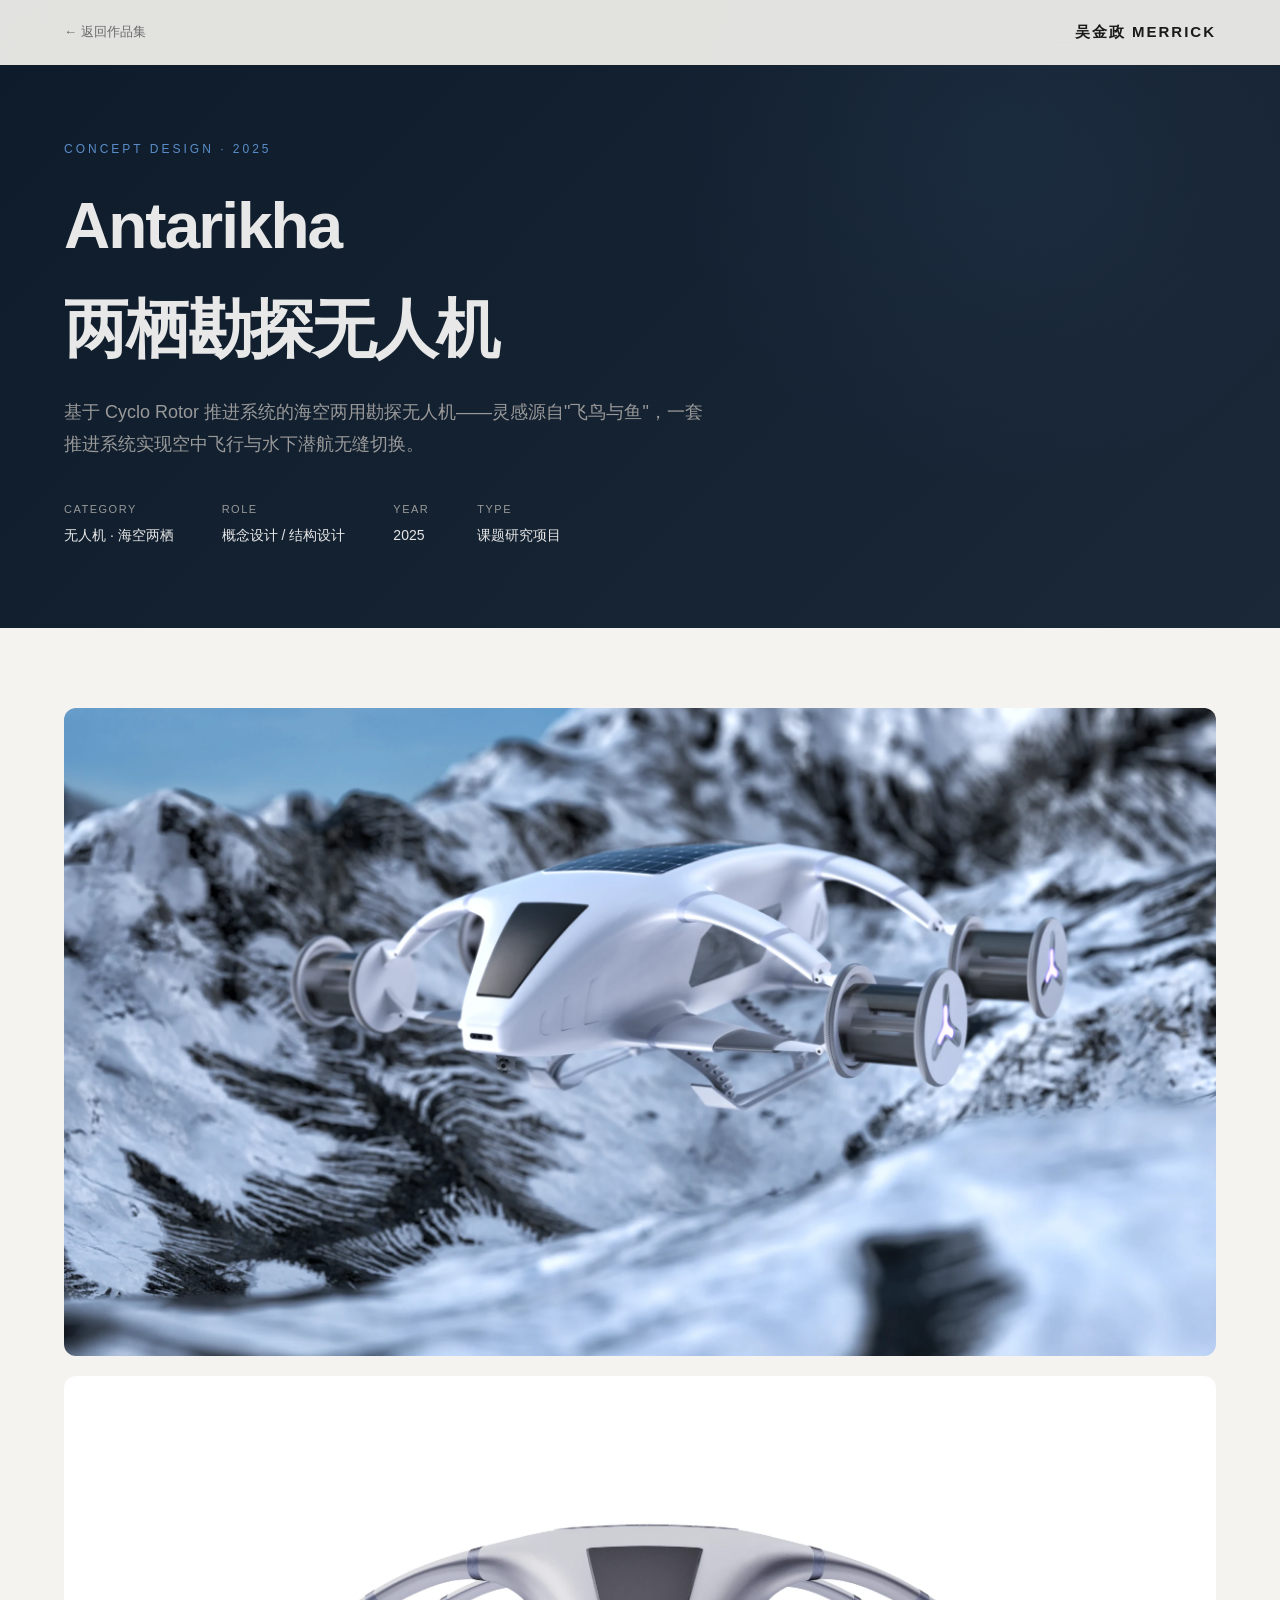
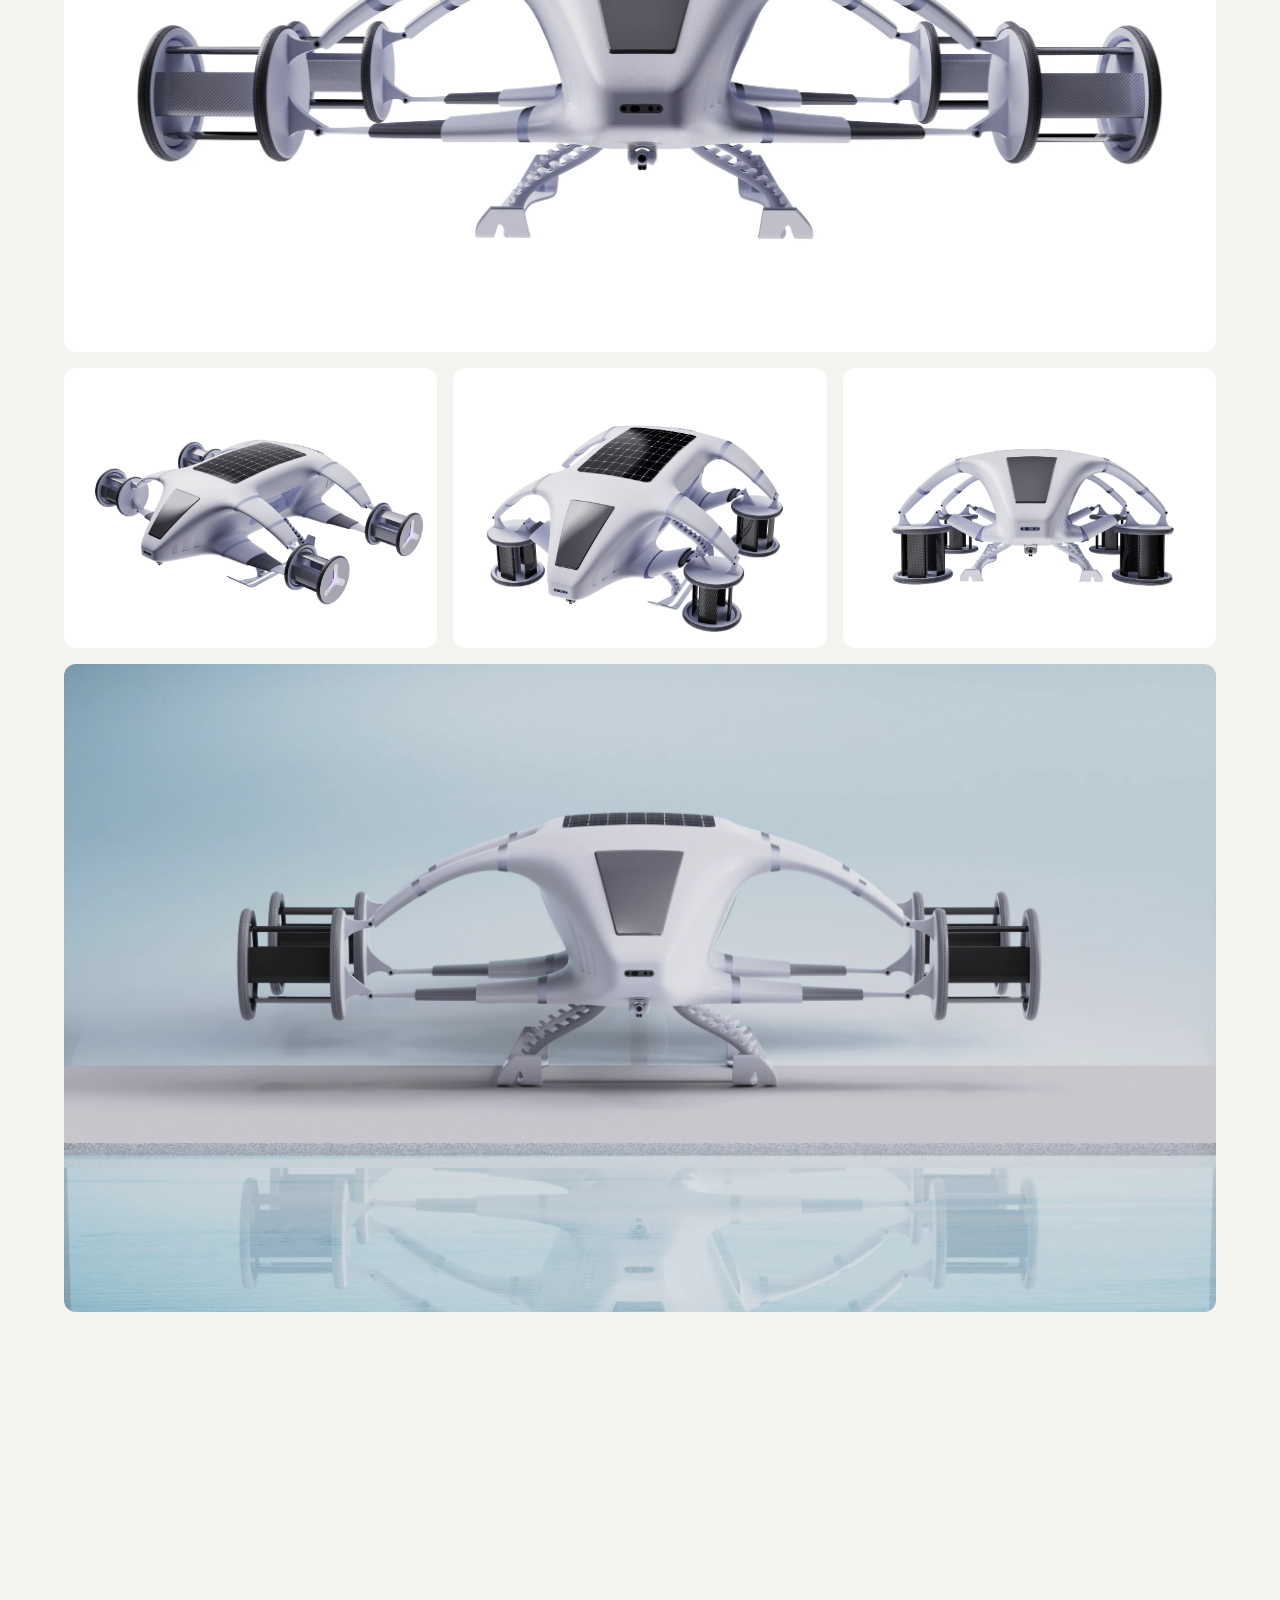
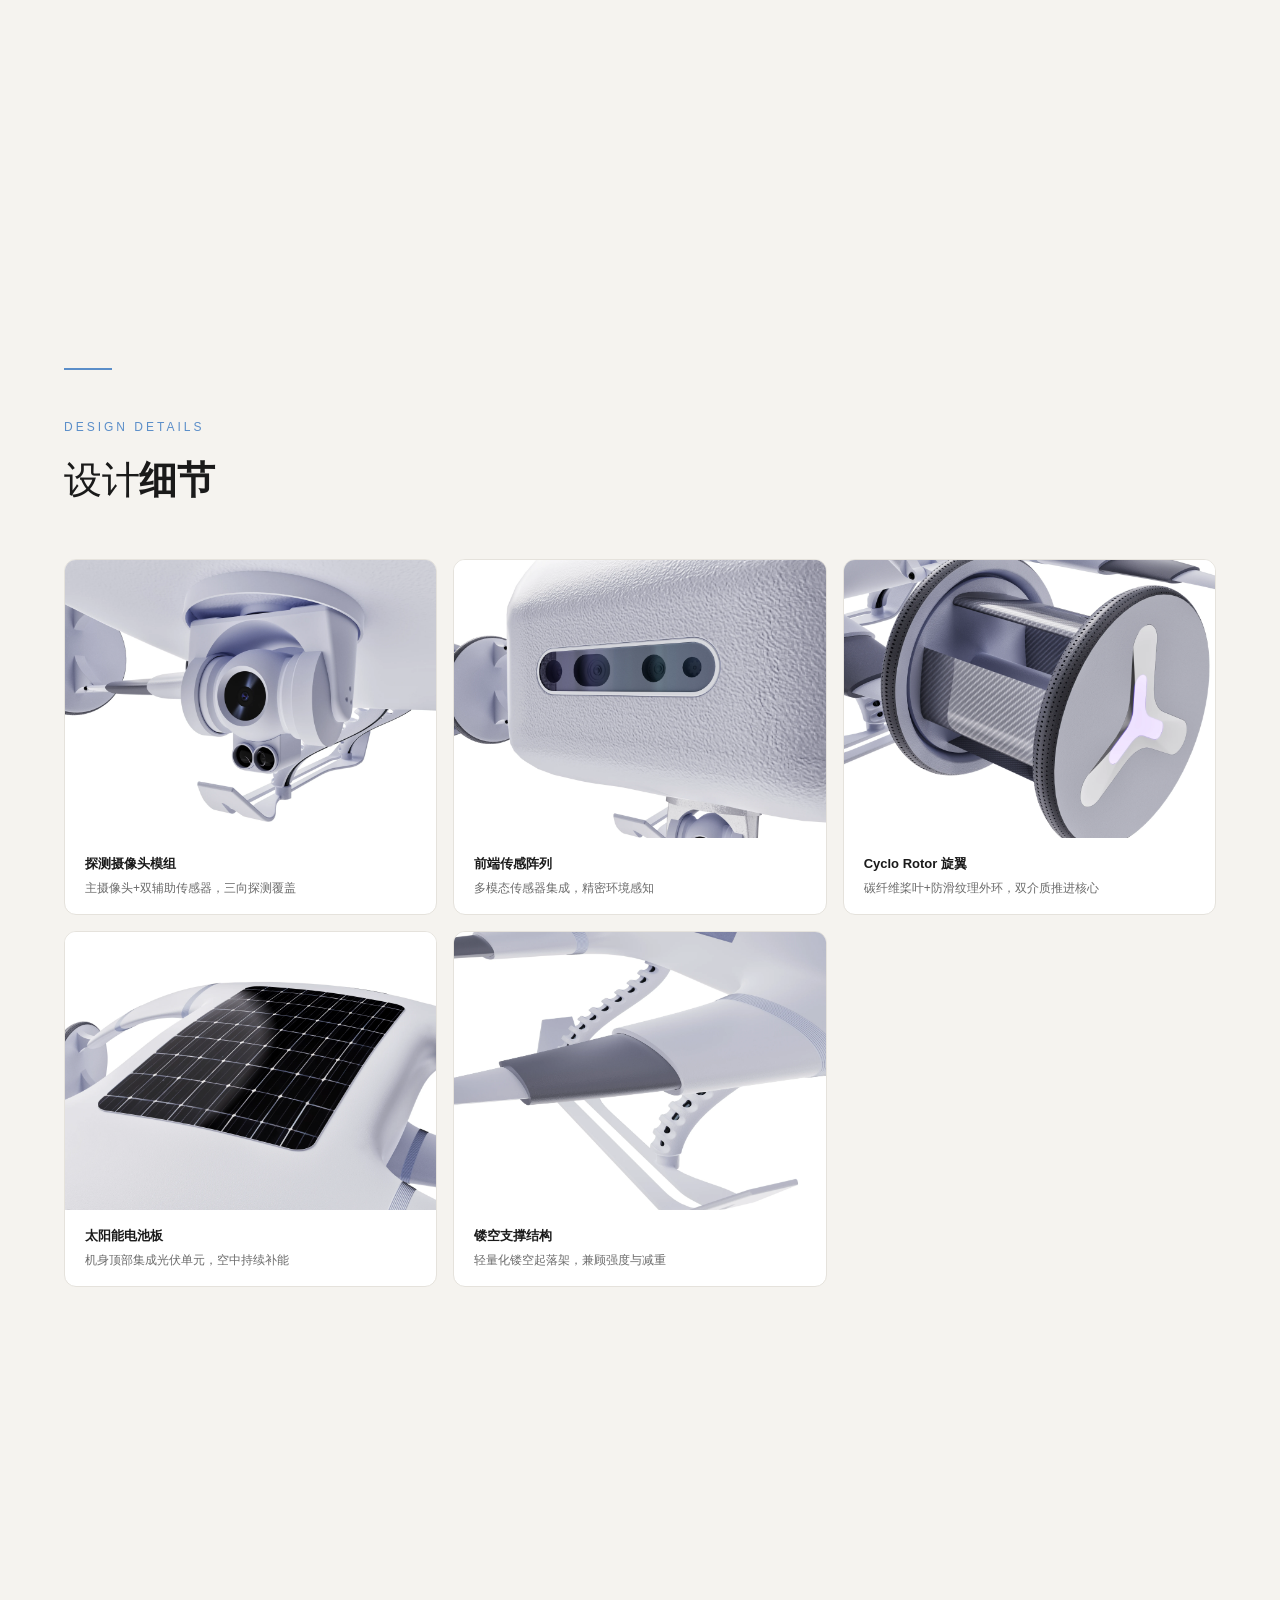
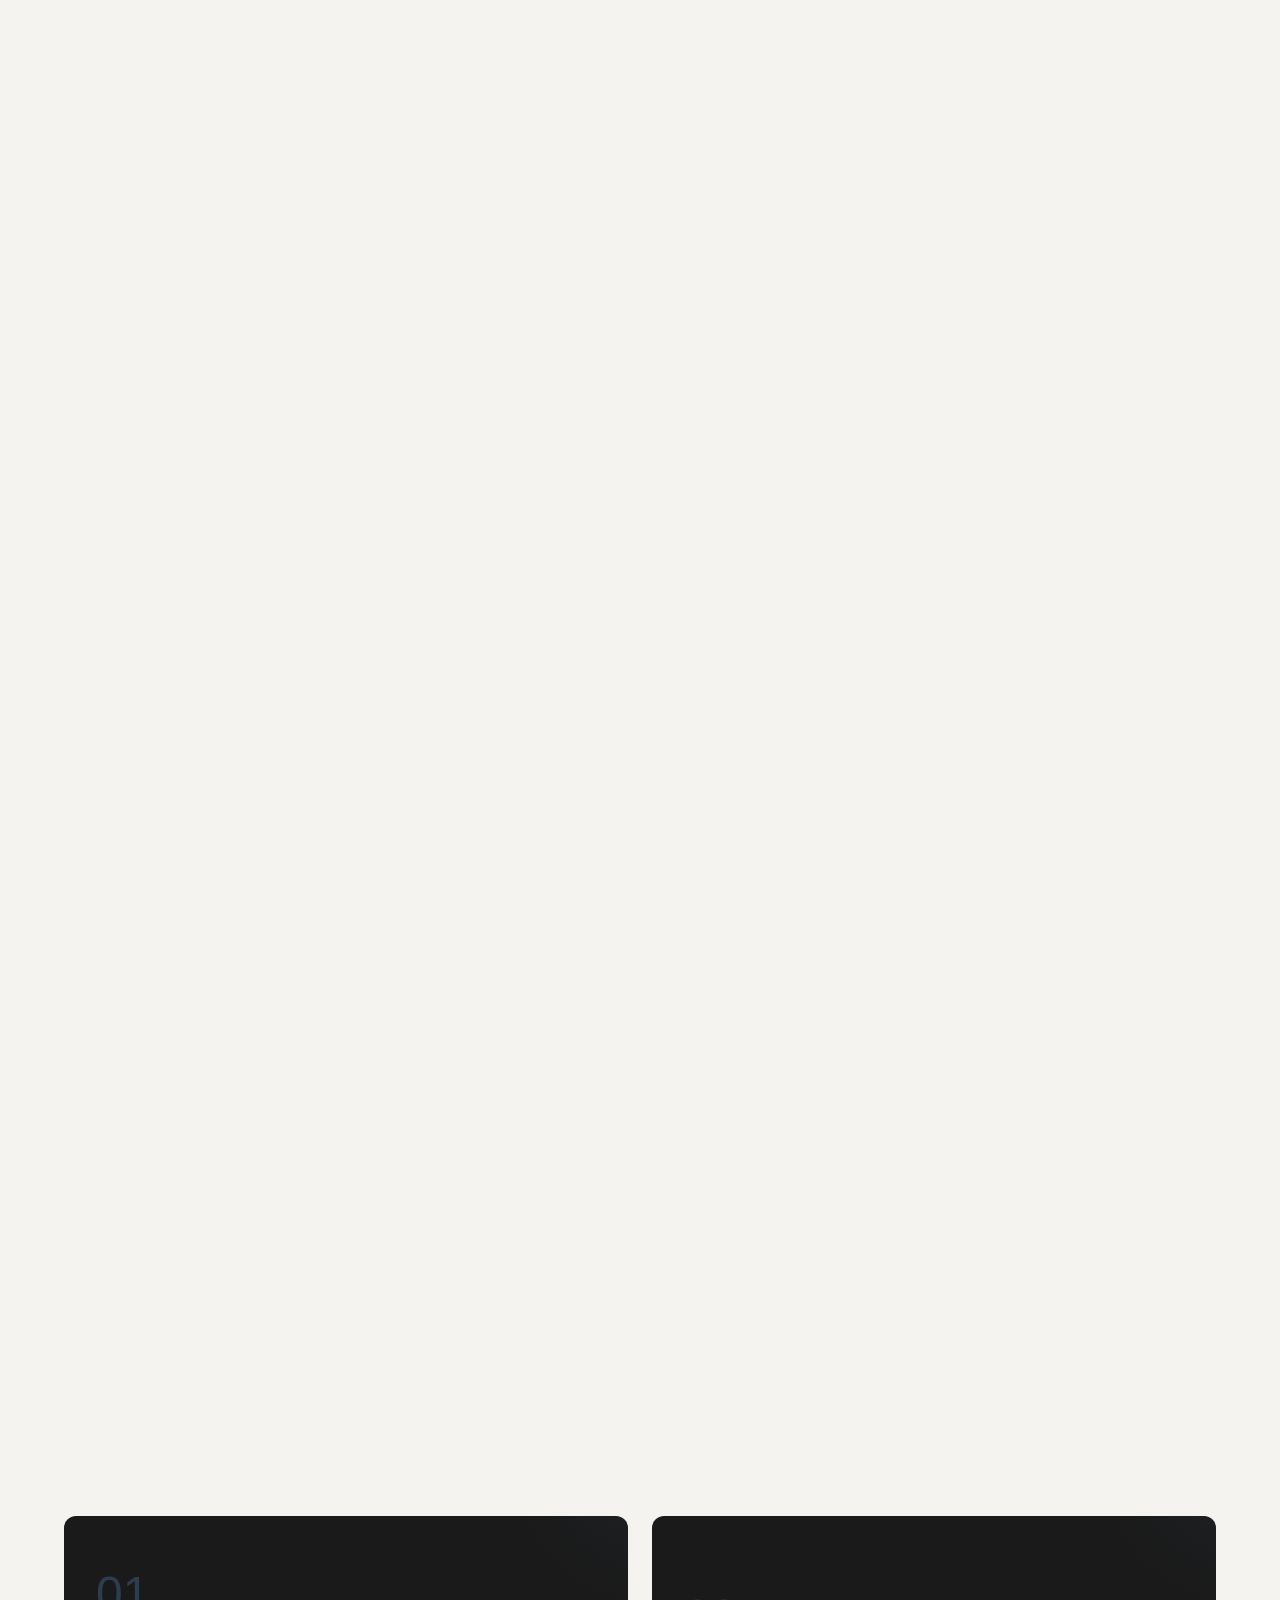
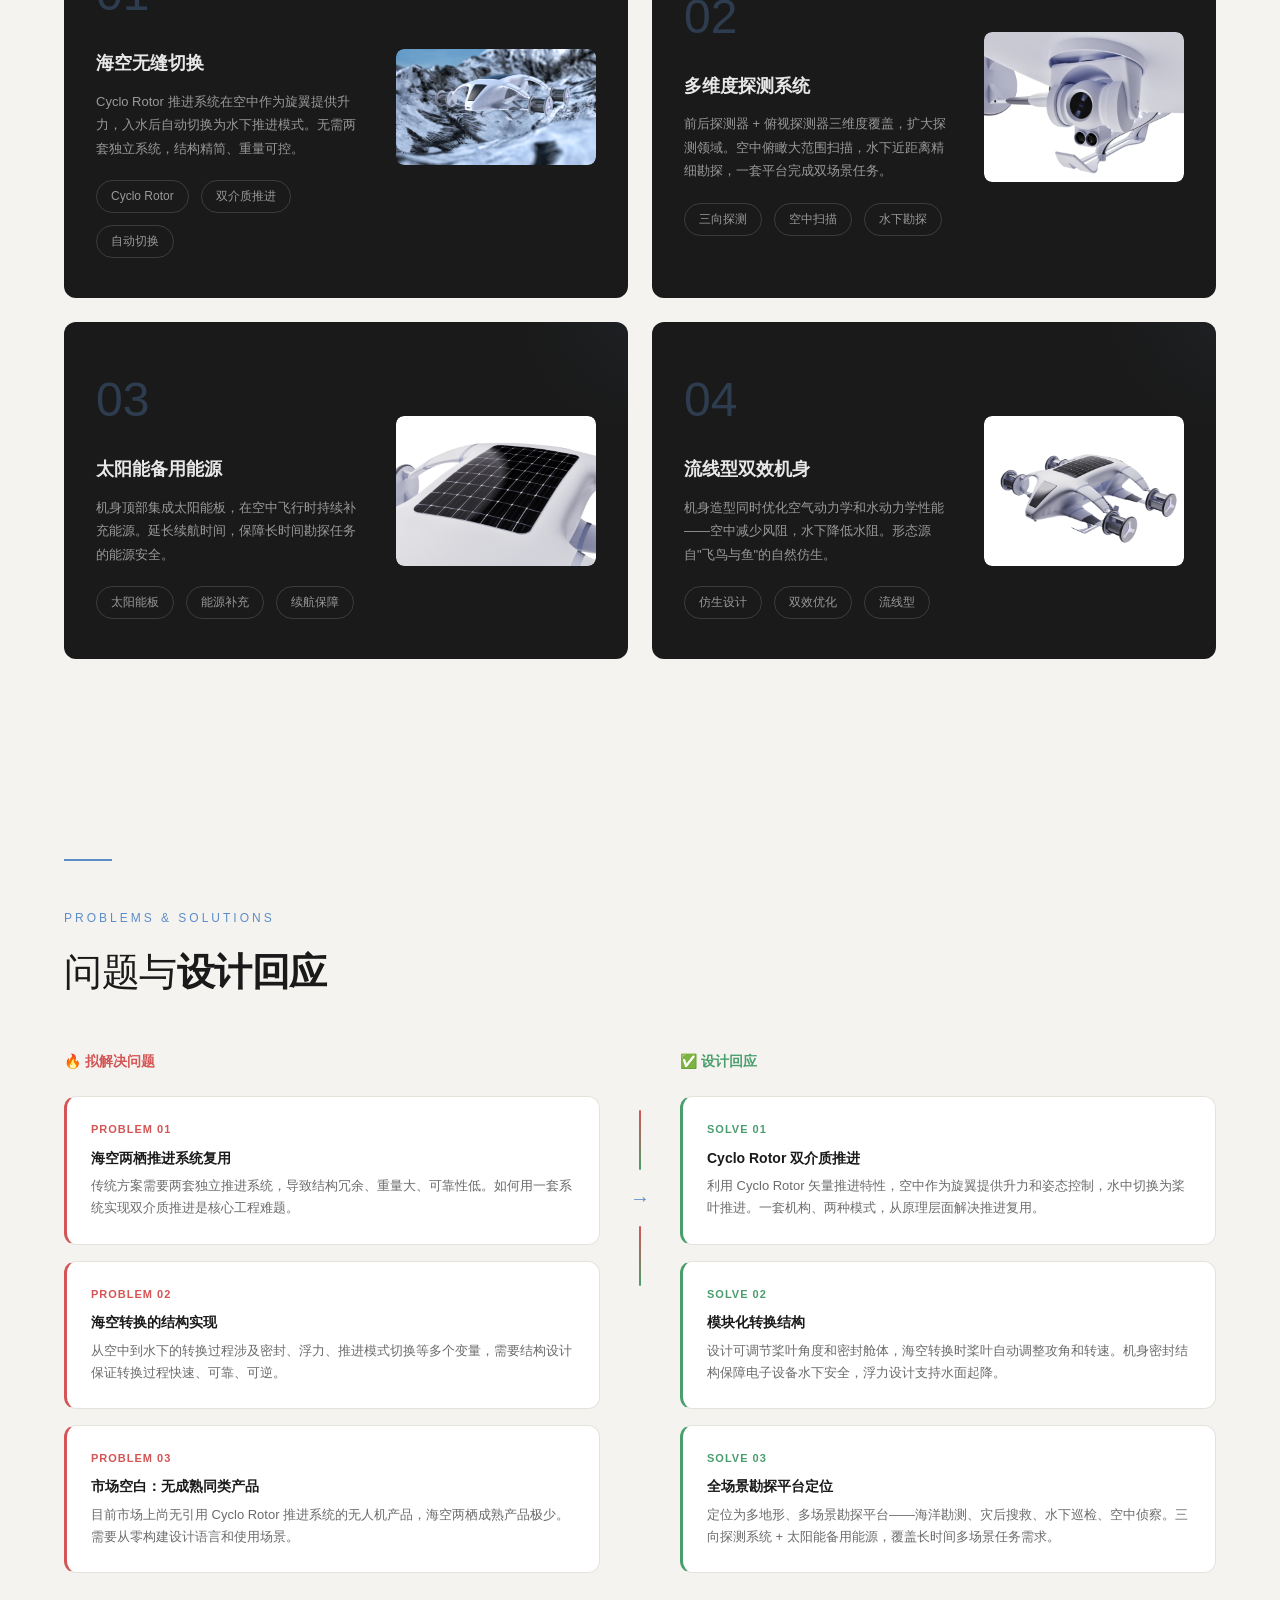
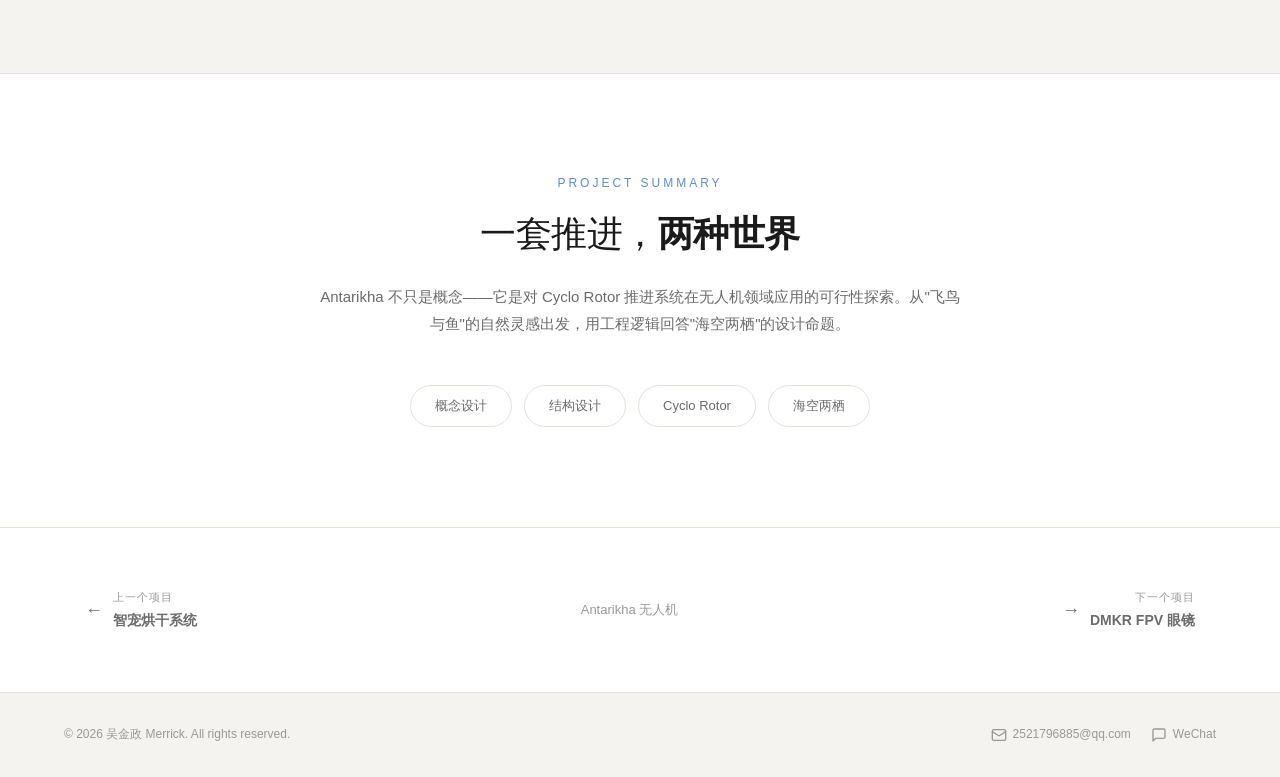
==== project-antarikha.html @ d4139625 "Portfolio v3: DMKR brand fix, image optimization (WebP), SEO (canonical/og/sitemap)" ====
<!DOCTYPE html>
<html lang="zh-CN">
<head>
    <meta charset="UTF-8">
    <meta name="viewport" content="width=device-width, initial-scale=1.0">
    <link rel="icon" href="favicon.svg" type="image/svg+xml">
    <link rel="icon" href="favicon.png" type="image/png">
    <link rel="apple-touch-icon" href="apple-touch-icon.png">
    <title>Antarikha 两栖勘探无人机 | 吴金政 Merrick Portfolio</title>
    <meta name="description" content="Antarikha 两栖勘探无人机概念设计 — 基于Cyclo Rotor推进系统的海空两用无人机，灵感源自飞鸟与鱼，实现空中飞行与水下潜航无缝切换。">
    <meta property="og:title" content="Antarikha 两栖勘探无人机 | 吴金政 Merrick">
    <meta property="og:description" content="海空两用 · Cyclo Rotor推进 · 概念设计">
    <meta property="og:type" content="article">
        <meta property="og:url" content="https://aoluae.github.io/merrick-portfolio/project-antarikha.html">
    <meta property="og:image" content="https://aoluae.github.io/merrick-portfolio/images/antarikha-hero.webp">
    <meta property="og:locale" content="zh_CN">
    <link rel="canonical" href="https://aoluae.github.io/merrick-portfolio/project-antarikha.html">
    <link rel="stylesheet" href="common.css">
    <style>
        :root { --accent: #5b8ec9; --accent-light: rgba(91,142,201,0.08); --green: #4a9e6e; --red: #d45555; --blue: #5b8ec9; }
        .project-hero { background: linear-gradient(135deg, #0d1b2a, #1b2838) !important; }
        .project-hero::before { background: radial-gradient(circle, rgba(91,142,201,0.08) 0%, transparent 60%); }
        .project-hero-label { color: #5b8ec9 !important; }
        .section-label { color: #5b8ec9 !important; }
        .section-divider { background: #5b8ec9; }
        .market-insight { border-left-color: #5b8ec9; background: rgba(91,142,201,0.08); }
        .persona-card:hover { border-color: #5b8ec9; box-shadow: 0 8px 40px rgba(91,142,201,0.08); }
        .persona-tagline { color: #5b8ec9 !important; }
        .summary-tag:hover { border-color: #5b8ec9; color: #5b8ec9; }
        .skill-card:hover { border-color: #5b8ec9; box-shadow: 0 8px 40px rgba(91,142,201,0.08); }
        .project-nav-link:hover { color: #5b8ec9; border-color: #5b8ec9; background: rgba(91,142,201,0.08); }

        /* Gallery */
        .gallery-hero { border-radius: var(--radius); overflow: hidden; margin-bottom: 20px; aspect-ratio: 16/9; background: var(--bg-dark); cursor: pointer; position: relative; }
        .gallery-hero img { width: 100%; height: 100%; object-fit: cover; transition: transform 0.6s ease; opacity: 0; }
        .gallery-hero img.loaded { opacity: 1; }
        .gallery-hero:hover img { transform: scale(1.03); }
        .gallery-hero .gallery-caption { position: absolute; bottom: 0; left: 0; right: 0; padding: 20px 24px; background: linear-gradient(transparent, rgba(0,0,0,0.6)); font-size: 13px; color: rgba(255,255,255,0.8); opacity: 0; transition: var(--transition); }
        .gallery-hero:hover .gallery-caption { opacity: 1; }

        .gallery-grid { display: grid; grid-template-columns: 1fr 1fr 1fr; gap: 16px; margin-bottom: 20px; }
        .gallery-item { border-radius: var(--radius); overflow: hidden; aspect-ratio: 4/3; background: var(--bg-dark); cursor: pointer; position: relative; }
        .gallery-item img { width: 100%; height: 100%; object-fit: cover; transition: transform 0.6s ease, opacity 0.5s ease; opacity: 0; }
        .gallery-item img.loaded { opacity: 1; }
        .gallery-item:hover img { transform: scale(1.03); }
        .gallery-item .gallery-caption { position: absolute; bottom: 0; left: 0; right: 0; padding: 16px 20px; background: linear-gradient(transparent, rgba(0,0,0,0.6)); font-size: 12px; color: rgba(255,255,255,0.7); opacity: 0; transition: var(--transition); }
        .gallery-item:hover .gallery-caption { opacity: 1; }

        /* Video */
        .video-section { padding: 0 64px 80px; max-width: 1400px; margin: 0 auto; }
        .video-grid { display: grid; grid-template-columns: 1fr 1fr 1fr; gap: 20px; }
        .video-card { border-radius: var(--radius); overflow: hidden; background: var(--bg-dark); position: relative; }
        .video-card video { width: 100%; display: block; border-radius: var(--radius); }
        .video-label { position: absolute; bottom: 12px; left: 16px; font-size: 11px; letter-spacing: 1px; text-transform: uppercase; color: rgba(255,255,255,0.6); background: rgba(0,0,0,0.4); padding: 4px 10px; border-radius: 4px; backdrop-filter: blur(8px); }

        /* Design Details */
        .details-grid { display: grid; grid-template-columns: 1fr 1fr 1fr; gap: 16px; }
        .details-item { border-radius: var(--radius); overflow: hidden; background: var(--bg-white); border: 1px solid var(--border); transition: var(--transition); }
        .details-item:hover { border-color: #5b8ec9; box-shadow: 0 8px 32px rgba(91,142,201,0.08); }
        .details-item-img { aspect-ratio: 4/3; overflow: hidden; background: #f5f5f5; }
        .details-item-img img { width: 100%; height: 100%; object-fit: cover; transition: transform 0.6s ease, opacity 0.5s ease; opacity: 0; }
        .details-item-img img.loaded { opacity: 1; }
        .details-item:hover .details-item-img img { transform: scale(1.03); }
        .details-item-info { padding: 16px 20px; }
        .details-item-title { font-size: 13px; font-weight: 600; margin-bottom: 4px; }
        .details-item-desc { font-size: 12px; color: var(--text-secondary); line-height: 1.6; }

        /* Tech */
        .tech-grid { display: grid; grid-template-columns: 1fr 1fr; gap: 24px; margin-bottom: 48px; }
        .tech-card { padding: 36px 28px; border-radius: var(--radius); background: var(--bg-white); border: 1px solid var(--border); }
        .tech-card-icon { font-size: 28px; margin-bottom: 16px; }
        .tech-card-title { font-size: 15px; font-weight: 600; margin-bottom: 12px; }
        .tech-card p { font-size: 13px; color: var(--text-secondary); line-height: 1.8; }

        .design-process { display: grid; grid-template-columns: repeat(3, 1fr); gap: 20px; margin-bottom: 48px; }
        .process-card { padding: 28px 24px; border-radius: var(--radius); background: var(--bg-white); border: 1px solid var(--border); transition: var(--transition); }
        .process-card:hover { border-color: #5b8ec9; }
        .process-num { font-size: 11px; letter-spacing: 1px; color: #5b8ec9; font-weight: 600; margin-bottom: 8px; }
        .process-title { font-size: 14px; font-weight: 600; margin-bottom: 8px; }
        .process-desc { font-size: 12px; color: var(--text-secondary); line-height: 1.7; }

        /* Feature with image */
        .feature-grid { display: grid; grid-template-columns: repeat(2, 1fr); gap: 24px; }
        .feature-card { padding: 40px 32px; border-radius: var(--radius); background: var(--bg-dark); color: var(--text-light); position: relative; overflow: hidden; display: flex; align-items: center; gap: 28px; }
        .feature-card::before { content: ''; position: absolute; top: -50%; right: -30%; width: 300px; height: 300px; background: radial-gradient(circle, rgba(91,142,201,0.06) 0%, transparent 60%); pointer-events: none; }
        .feature-card-inner { flex: 1; min-width: 0; position: relative; z-index: 1; }
        .feature-num { font-size: 48px; font-weight: 200; color: #5b8ec9; opacity: 0.3; margin-bottom: 16px; }
        .feature-title { font-size: 18px; font-weight: 600; margin-bottom: 12px; }
        .feature-desc { font-size: 13px; color: var(--text-dim); line-height: 1.8; margin-bottom: 20px; }
        .feature-specs { display: flex; gap: 12px; flex-wrap: wrap; }
        .feature-spec { padding: 6px 14px; border-radius: 100px; border: 1px solid rgba(255,255,255,0.15); font-size: 12px; color: var(--text-dim); }
        .feature-card-img { width: 200px; flex-shrink: 0; border-radius: 8px; overflow: hidden; position: relative; z-index: 1; }
        .feature-card-img img { width: 100%; height: auto; border-radius: 8px; display: block; transition: opacity 0.5s ease; opacity: 0; }
        .feature-card-img img.loaded { opacity: 1; }

        .persona-card:nth-child(1) .persona-avatar { background: rgba(91,142,201,0.12); }
        .persona-card:nth-child(2) .persona-avatar { background: rgba(74,158,110,0.12); }
        .persona-card:nth-child(3) .persona-avatar { background: rgba(200,169,110,0.12); }

        @media (max-width: 900px) {
            .gallery-section { padding: 48px 24px; }
            .gallery-grid { grid-template-columns: 1fr; }
            .video-section { padding: 0 24px 48px; }
            .video-grid { grid-template-columns: 1fr; }
            .details-grid { grid-template-columns: 1fr; }
            .tech-grid { grid-template-columns: 1fr; }
            .design-process { grid-template-columns: 1fr; }
            .feature-grid { grid-template-columns: 1fr; }
            .feature-card { flex-direction: column-reverse; gap: 20px; }
            .feature-card-img { width: 100%; }
        }
    </style>
</head>
<body>

    <nav class="back-nav">
        <a href="index.html" class="back-link">← 返回作品集</a>
        <div class="back-logo">吴金政 Merrick</div>
    </nav>

    <section class="project-hero">
        <div class="project-hero-inner reveal">
            <p class="project-hero-label" data-editable="text" data-edit-id="antarikha-hero-label">Concept Design · 2025</p>
            <h1 data-editable="text" data-edit-id="antarikha-hero-title">Antarikha<br>两栖勘探无人机</h1>
            <p class="project-hero-subtitle" data-editable="text" data-edit-id="antarikha-hero-subtitle">基于 Cyclo Rotor 推进系统的海空两用勘探无人机——灵感源自"飞鸟与鱼"，一套推进系统实现空中飞行与水下潜航无缝切换。</p>
            <div class="project-hero-meta">
                <div class="project-meta-item"><label>Category</label><span data-editable="text" data-edit-id="antarikha-meta-category">无人机 · 海空两栖</span></div>
                <div class="project-meta-item"><label>Role</label><span data-editable="text" data-edit-id="antarikha-meta-role">概念设计 / 结构设计</span></div>
                <div class="project-meta-item"><label>Year</label><span data-editable="text" data-edit-id="antarikha-meta-year">2025</span></div>
                <div class="project-meta-item"><label>Type</label><span data-editable="text" data-edit-id="antarikha-meta-type">课题研究项目</span></div>
            </div>
        </div>
    </section>

    <!-- Gallery -->
    <section class="gallery-section">
        <div class="gallery-hero reveal" data-index="0" data-editable="image" data-edit-id="antarikha-gallery-0">
            <img src="images/antarikha-hero.webp" alt="雪山场景 · 海空两用勘探作业" loading="lazy" class="lazy-img">
            <div class="gallery-caption" data-editable="text" data-edit-id="antarikha-gallery-caption-0">雪山场景 · 海空两用勘探作业</div>
        </div>
        <div class="gallery-grid reveal">
            <div class="gallery-item" data-index="1" data-editable="image" data-edit-id="antarikha-gallery-1">
                <img src="images/antarikha-front.webp" alt="正面视角 · 太阳能板与传感系统" loading="lazy" class="lazy-img">
                <div class="gallery-caption" data-editable="text" data-edit-id="antarikha-gallery-caption-1">正面视角 · 太阳能板与传感系统</div>
            </div>
            <div class="gallery-item" data-index="2" data-editable="image" data-edit-id="antarikha-gallery-2">
                <img src="images/antarikha-diagonal.webp" alt="斜侧视角 · 流线型机身轮廓" loading="lazy" class="lazy-img">
                <div class="gallery-caption" data-editable="text" data-edit-id="antarikha-gallery-caption-2">斜侧视角 · 流线型机身轮廓</div>
            </div>
            <div class="gallery-item" data-index="3" data-editable="image" data-edit-id="antarikha-gallery-3">
                <img src="images/antarikha-top.webp" alt="俯视视角 · Cyclo Rotor推进布局" loading="lazy" class="lazy-img">
                <div class="gallery-caption" data-editable="text" data-edit-id="antarikha-gallery-caption-3">俯视视角 · Cyclo Rotor推进布局</div>
            </div>
            <div class="gallery-item" data-index="4" data-editable="image" data-edit-id="antarikha-gallery-4">
                <img src="images/antarikha-side.webp" alt="侧面视角 · 涵道式旋翼结构" loading="lazy" class="lazy-img">
                <div class="gallery-caption" data-editable="text" data-edit-id="antarikha-gallery-caption-4">侧面视角 · 涵道式旋翼结构</div>
            </div>
            <div class="gallery-item" data-index="5" data-editable="image" data-edit-id="antarikha-gallery-5" style="grid-column: 1/-1; aspect-ratio: 16/9;">
                <img src="images/antarikha-scene.webp" alt="全景展示 · 未来勘探平台" loading="lazy" class="lazy-img">
                <div class="gallery-caption" data-editable="text" data-edit-id="antarikha-gallery-caption-5">全景展示 · 未来勘探平台</div>
            </div>
        </div>
    </section>

    <!-- Videos -->
    <section class="video-section">
        <div class="reveal">
            <div class="section-divider"></div>
            <p class="section-label" style="color:#5b8ec9">Motion</p>
            <h2 class="section-title-detail">动态<strong>展示</strong></h2>
        </div>
        <div class="video-grid reveal">
            <div class="video-card">
                <video src="images/antarikha-video-1.mp4" controls playsinline preload="metadata"></video>
                <span class="video-label">Demo 01</span>
            </div>
            <div class="video-card">
                <video src="images/antarikha-video-2.mp4" controls playsinline preload="metadata"></video>
                <span class="video-label">Demo 02</span>
            </div>
            <div class="video-card">
                <video src="images/antarikha-video-3.mp4" controls playsinline preload="metadata"></video>
                <span class="video-label">Demo 03</span>
            </div>
        </div>
    </section>

    <!-- Design Details -->
    <section class="content-section" id="details">
        <div class="reveal">
            <div class="section-divider"></div>
            <p class="section-label" style="color:#5b8ec9">Design Details</p>
            <h2 class="section-title-detail">设计<strong>细节</strong></h2>
        </div>
        <div class="details-grid reveal">
            <div class="details-item">
                <div class="details-item-img">
                    <img src="images/antarikha-camera-detail.webp" alt="探测摄像头模组" loading="lazy" class="lazy-img">
                </div>
                <div class="details-item-info">
                    <div class="details-item-title" data-editable="text" data-edit-id="antarikha-detail1-title">探测摄像头模组</div>
                    <div class="details-item-desc" data-editable="text" data-edit-id="antarikha-detail1-desc">主摄像头+双辅助传感器，三向探测覆盖</div>
                </div>
            </div>
            <div class="details-item">
                <div class="details-item-img">
                    <img src="images/antarikha-sensor-detail.webp" alt="前端传感阵列" loading="lazy" class="lazy-img">
                </div>
                <div class="details-item-info">
                    <div class="details-item-title" data-editable="text" data-edit-id="antarikha-detail2-title">前端传感阵列</div>
                    <div class="details-item-desc" data-editable="text" data-edit-id="antarikha-detail2-desc">多模态传感器集成，精密环境感知</div>
                </div>
            </div>
            <div class="details-item">
                <div class="details-item-img">
                    <img src="images/antarikha-rotor-detail.webp" alt="Cyclo Rotor旋翼" loading="lazy" class="lazy-img">
                </div>
                <div class="details-item-info">
                    <div class="details-item-title" data-editable="text" data-edit-id="antarikha-detail3-title">Cyclo Rotor 旋翼</div>
                    <div class="details-item-desc" data-editable="text" data-edit-id="antarikha-detail3-desc">碳纤维桨叶+防滑纹理外环，双介质推进核心</div>
                </div>
            </div>
            <div class="details-item">
                <div class="details-item-img">
                    <img src="images/antarikha-solar-detail.webp" alt="太阳能电池板" loading="lazy" class="lazy-img">
                </div>
                <div class="details-item-info">
                    <div class="details-item-title" data-editable="text" data-edit-id="antarikha-detail4-title">太阳能电池板</div>
                    <div class="details-item-desc" data-editable="text" data-edit-id="antarikha-detail4-desc">机身顶部集成光伏单元，空中持续补能</div>
                </div>
            </div>
            <div class="details-item">
                <div class="details-item-img">
                    <img src="images/antarikha-structure-detail.webp" alt="镂空支撑结构" loading="lazy" class="lazy-img">
                </div>
                <div class="details-item-info">
                    <div class="details-item-title" data-editable="text" data-edit-id="antarikha-detail5-title">镂空支撑结构</div>
                    <div class="details-item-desc" data-editable="text" data-edit-id="antarikha-detail5-desc">轻量化镂空起落架，兼顾强度与减重</div>
                </div>
            </div>
        </div>
    </section>

    <!-- Technology Foundation -->
    <section class="content-section" id="tech">
        <div class="reveal">
            <div class="section-divider"></div>
            <p class="section-label" style="color:#5b8ec9">Technology Foundation</p>
            <h2 class="section-title-detail">技术<strong>基础</strong></h2>
        </div>
        <div class="tech-grid reveal">
            <div class="tech-card">
                <div class="tech-card-icon">🛩️</div>
                <h3 class="tech-card-title" data-editable="text" data-edit-id="antarikha-tech1-title">空中推进：Cyclo Rotor 矢量推进</h3>
                <p data-editable="text" data-edit-id="antarikha-tech1-desc">基于奥地利 Cyclo 科技公司的矢量推进技术，Cyclo Rotor 可实现 360° 推力方向瞬时切换，悬停，前飞，侧飞均无需改变机体姿态。相比传统旋翼，更紧凑、更灵活，天然适合需要精准姿态控制的两栖场景。</p>
            </div>
            <div class="tech-card">
                <div class="tech-card-icon">🌊</div>
                <h3 class="tech-card-title" data-editable="text" data-edit-id="antarikha-tech2-title">水下推进：VSP 推进器改进</h3>
                <p data-editable="text" data-edit-id="antarikha-tech2-desc">Cyclo Rotor 从轮船 VSP（Voith-Schneider Propeller）推进器改进而来。VSP 推进器已在船舶领域验证了水下矢量推进的可靠性——同一套机构在空中作为旋翼、在水中作为桨叶，实现推进系统的海空复用。</p>
            </div>
        </div>
        <div class="market-insight reveal">
            <div class="market-insight-title">💡 技术洞察</div>
            <p data-editable="text" data-edit-id="antarikha-tech-insight">两栖无人机的核心挑战不是"能不能飞+能不能潜"，而是<strong>推进系统的海空复用</strong>。传统方案需要两套独立推进系统（旋翼+螺旋桨），导致结构复杂、重量翻倍。Cyclo Rotor 的独特优势在于<strong>一套机构双介质工作</strong>，从原理层面解决了两栖推进的工程难题。</p>
        </div>
    </section>

    <!-- Design Process -->
    <section class="content-section" id="process">
        <div class="reveal">
            <div class="section-divider"></div>
            <p class="section-label" style="color:#5b8ec9">Design Process</p>
            <h2 class="section-title-detail">设计<strong>推演</strong></h2>
        </div>
        <div class="design-process reveal">
            <div class="process-card">
                <div class="process-num">PHASE 01</div>
                <h4 class="process-title" data-editable="text" data-edit-id="antarikha-process1-title">灵感：飞鸟与鱼</h4>
                <p class="process-desc" data-editable="text" data-edit-id="antarikha-process1-desc">飞鸟掠过海面，鱼群穿梭水下——同一片空间，两种存在方式。设计灵感源于自然界的海空双栖生物，追求形态上对两种介质的兼容性。</p>
            </div>
            <div class="process-card">
                <div class="process-num">PHASE 02</div>
                <h4 class="process-title" data-editable="text" data-edit-id="antarikha-process2-title">转换结构构想</h4>
                <p class="process-desc" data-editable="text" data-edit-id="antarikha-process2-desc">初期探索 Cyclo Rotor 如何在空中和水下两种介质间切换——桨叶角度、转速、密封方式的转换机构设计，确保切换过程快速可靠。</p>
            </div>
            <div class="process-card">
                <div class="process-num">PHASE 03</div>
                <h4 class="process-title" data-editable="text" data-edit-id="antarikha-process3-title">外观方案推敲</h4>
                <p class="process-desc" data-editable="text" data-edit-id="antarikha-process3-desc">流线型机身兼顾空气动力学和水动力学，减少两种介质下的阻力。模块化结构便于维护和功能扩展，太阳能板提供备用能源。</p>
            </div>
        </div>
    </section>

    <!-- Features with images -->
    <section class="content-section" id="features">
        <div class="reveal">
            <div class="section-divider"></div>
            <p class="section-label" style="color:#5b8ec9">Design Highlights</p>
            <h2 class="section-title-detail">设计<strong>亮点</strong></h2>
        </div>
        <div class="feature-grid reveal">
            <div class="feature-card" data-editable="image" data-edit-id="antarikha-feat1">
                <div class="feature-card-inner">
                    <div class="feature-num">01</div>
                    <h3 class="feature-title" data-editable="text" data-edit-id="antarikha-feat1-title">海空无缝切换</h3>
                    <p class="feature-desc" data-editable="text" data-edit-id="antarikha-feat1-desc">Cyclo Rotor 推进系统在空中作为旋翼提供升力，入水后自动切换为水下推进模式。无需两套独立系统，结构精简、重量可控。</p>
                    <div class="feature-specs">
                        <span class="feature-spec">Cyclo Rotor</span>
                        <span class="feature-spec">双介质推进</span>
                        <span class="feature-spec">自动切换</span>
                    </div>
                </div>
                <div class="feature-card-img">
                    <img src="images/antarikha-hero.webp" alt="海空切换场景" loading="lazy" class="lazy-img">
                </div>
            </div>
            <div class="feature-card" data-editable="image" data-edit-id="antarikha-feat2">
                <div class="feature-card-inner">
                    <div class="feature-num">02</div>
                    <h3 class="feature-title" data-editable="text" data-edit-id="antarikha-feat2-title">多维度探测系统</h3>
                    <p class="feature-desc" data-editable="text" data-edit-id="antarikha-feat2-desc">前后探测器 + 俯视探测器三维度覆盖，扩大探测领域。空中俯瞰大范围扫描，水下近距离精细勘探，一套平台完成双场景任务。</p>
                    <div class="feature-specs">
                        <span class="feature-spec">三向探测</span>
                        <span class="feature-spec">空中扫描</span>
                        <span class="feature-spec">水下勘探</span>
                    </div>
                </div>
                <div class="feature-card-img">
                    <img src="images/antarikha-camera-detail.webp" alt="探测摄像头模组" loading="lazy" class="lazy-img">
                </div>
            </div>
            <div class="feature-card" data-editable="image" data-edit-id="antarikha-feat3">
                <div class="feature-card-inner">
                    <div class="feature-num">03</div>
                    <h3 class="feature-title" data-editable="text" data-edit-id="antarikha-feat3-title">太阳能备用能源</h3>
                    <p class="feature-desc" data-editable="text" data-edit-id="antarikha-feat3-desc">机身顶部集成太阳能板，在空中飞行时持续补充能源。延长续航时间，保障长时间勘探任务的能源安全。</p>
                    <div class="feature-specs">
                        <span class="feature-spec">太阳能板</span>
                        <span class="feature-spec">能源补充</span>
                        <span class="feature-spec">续航保障</span>
                    </div>
                </div>
                <div class="feature-card-img">
                    <img src="images/antarikha-solar-detail.webp" alt="太阳能板细节" loading="lazy" class="lazy-img">
                </div>
            </div>
            <div class="feature-card" data-editable="image" data-edit-id="antarikha-feat4">
                <div class="feature-card-inner">
                    <div class="feature-num">04</div>
                    <h3 class="feature-title" data-editable="text" data-edit-id="antarikha-feat4-title">流线型双效机身</h3>
                    <p class="feature-desc" data-editable="text" data-edit-id="antarikha-feat4-desc">机身造型同时优化空气动力学和水动力学性能——空中减少风阻，水下降低水阻。形态源自"飞鸟与鱼"的自然仿生。</p>
                    <div class="feature-specs">
                        <span class="feature-spec">仿生设计</span>
                        <span class="feature-spec">双效优化</span>
                        <span class="feature-spec">流线型</span>
                    </div>
                </div>
                <div class="feature-card-img">
                    <img src="images/antarikha-diagonal.webp" alt="流线型机身" loading="lazy" class="lazy-img">
                </div>
            </div>
        </div>
    </section>

    <!-- Pain Points -->
    <section class="content-section" id="painpoints">
        <div class="reveal">
            <div class="section-divider"></div>
            <p class="section-label" style="color:#5b8ec9">Problems & Solutions</p>
            <h2 class="section-title-detail">问题与<strong>设计回应</strong></h2>
        </div>
        <div class="pain-layout reveal">
            <div class="pain-column">
                <h3 style="color:var(--red)">🔥 拟解决问题</h3>
                <div class="pain-list">
                    <div class="pain-item problem">
                        <div class="pain-item-num">PROBLEM 01</div>
                        <h4 class="pain-item-title" data-editable="text" data-edit-id="antarikha-pain1-title">海空两栖推进系统复用</h4>
                        <p class="pain-item-desc" data-editable="text" data-edit-id="antarikha-pain1-desc">传统方案需要两套独立推进系统，导致结构冗余、重量大、可靠性低。如何用一套系统实现双介质推进是核心工程难题。</p>
                    </div>
                    <div class="pain-item problem">
                        <div class="pain-item-num">PROBLEM 02</div>
                        <h4 class="pain-item-title" data-editable="text" data-edit-id="antarikha-pain2-title">海空转换的结构实现</h4>
                        <p class="pain-item-desc" data-editable="text" data-edit-id="antarikha-pain2-desc">从空中到水下的转换过程涉及密封、浮力、推进模式切换等多个变量，需要结构设计保证转换过程快速、可靠、可逆。</p>
                    </div>
                    <div class="pain-item problem">
                        <div class="pain-item-num">PROBLEM 03</div>
                        <h4 class="pain-item-title" data-editable="text" data-edit-id="antarikha-pain3-title">市场空白：无成熟同类产品</h4>
                        <p class="pain-item-desc" data-editable="text" data-edit-id="antarikha-pain3-desc">目前市场上尚无引用 Cyclo Rotor 推进系统的无人机产品，海空两栖成熟产品极少。需要从零构建设计语言和使用场景。</p>
                    </div>
                </div>
            </div>
            <div class="pain-bridge">
                <div class="pain-bridge-line"></div>
                <div class="pain-bridge-arrow">→</div>
                <div class="pain-bridge-line"></div>
            </div>
            <div class="pain-column">
                <h3 style="color:var(--green)">✅ 设计回应</h3>
                <div class="pain-list">
                    <div class="pain-item solution">
                        <div class="pain-item-num">SOLVE 01</div>
                        <h4 class="pain-item-title" data-editable="text" data-edit-id="antarikha-solve1-title">Cyclo Rotor 双介质推进</h4>
                        <p class="pain-item-desc" data-editable="text" data-edit-id="antarikha-solve1-desc">利用 Cyclo Rotor 矢量推进特性，空中作为旋翼提供升力和姿态控制，水中切换为桨叶推进。一套机构、两种模式，从原理层面解决推进复用。</p>
                    </div>
                    <div class="pain-item solution">
                        <div class="pain-item-num">SOLVE 02</div>
                        <h4 class="pain-item-title" data-editable="text" data-edit-id="antarikha-solve2-title">模块化转换结构</h4>
                        <p class="pain-item-desc" data-editable="text" data-edit-id="antarikha-solve2-desc">设计可调节桨叶角度和密封舱体，海空转换时桨叶自动调整攻角和转速。机身密封结构保障电子设备水下安全，浮力设计支持水面起降。</p>
                    </div>
                    <div class="pain-item solution">
                        <div class="pain-item-num">SOLVE 03</div>
                        <h4 class="pain-item-title" data-editable="text" data-edit-id="antarikha-solve3-title">全场景勘探平台定位</h4>
                        <p class="pain-item-desc" data-editable="text" data-edit-id="antarikha-solve3-desc">定位为多地形、多场景勘探平台——海洋勘测、灾后搜救、水下巡检、空中侦察。三向探测系统 + 太阳能备用能源，覆盖长时间多场景任务需求。</p>
                    </div>
                </div>
            </div>
        </div>
    </section>

    <section class="summary-section">
        <div class="summary-inner reveal">
            <p class="section-label" style="color:#5b8ec9">Project Summary</p>
            <h2 class="summary-title" data-editable="text" data-edit-id="antarikha-summary-title">一套推进，<strong>两种世界</strong></h2>
            <p class="summary-desc" data-editable="text" data-edit-id="antarikha-summary-desc">Antarikha 不只是概念——它是对 Cyclo Rotor 推进系统在无人机领域应用的可行性探索。从"飞鸟与鱼"的自然灵感出发，用工程逻辑回答"海空两栖"的设计命题。</p>
            <div class="summary-tags">
                <span class="summary-tag" data-editable="text" data-edit-id="antarikha-summary-tag1">概念设计</span>
                <span class="summary-tag" data-editable="text" data-edit-id="antarikha-summary-tag2">结构设计</span>
                <span class="summary-tag" data-editable="text" data-edit-id="antarikha-summary-tag3">Cyclo Rotor</span>
                <span class="summary-tag" data-editable="text" data-edit-id="antarikha-summary-tag4">海空两栖</span>
            </div>
        </div>
    </section>

    <!-- Project Navigation -->
    <nav class="project-nav">
        <a href="project-pet-dryer.html" class="project-nav-link prev">
            <span class="project-nav-icon">←</span>
            <div>
                <div class="project-nav-label">上一个项目</div>
                <div class="project-nav-title">智宠烘干系统</div>
            </div>
        </a>
        <div class="project-nav-center"><span>Antarikha 无人机</span></div>
        <a href="project-dmkr-fpv.html" class="project-nav-link next">
            <div>
                <div class="project-nav-label">下一个项目</div>
                <div class="project-nav-title">DMKR FPV 眼镜</div>
            </div>
            <span class="project-nav-icon">→</span>
        </a>
    </nav>

    <footer class="footer">
        <span>© 2026 吴金政 Merrick. All rights reserved.</span>
        <div class="footer-icons">
            <a href="mailto:2521796885@qq.com" class="footer-icon" title="发送邮件">
                <svg viewBox="0 0 24 24" fill="none" stroke="currentColor" stroke-width="2" stroke-linecap="round" stroke-linejoin="round">
                    <rect x="2" y="4" width="20" height="16" rx="2"/><path d="m22 7-8.97 5.7a1.94 1.94 0 0 1-2.06 0L2 7"/>
                </svg>
                <span>2521796885@qq.com</span>
            </a>
            <a href="#" class="footer-icon" title="微信">
                <svg viewBox="0 0 24 24" fill="none" stroke="currentColor" stroke-width="2" stroke-linecap="round" stroke-linejoin="round">
                    <path d="M21 15a2 2 0 0 1-2 2H7l-4 4V5a2 2 0 0 1 2-2h14a2 2 0 0 1 2 2z"/>
                </svg>
                <span>WeChat</span>
            </a>
        </div>
    </footer>

    <button class="back-to-top" id="backToTop" aria-label="回到顶部">↑</button>

    <!-- Lightbox -->
    <div class="lightbox" id="lightbox">
        <button class="lightbox-close" id="lightboxClose" aria-label="关闭">✕</button>
        <button class="lightbox-prev" id="lightboxPrev" aria-label="上一张">‹</button>
        <button class="lightbox-next" id="lightboxNext" aria-label="下一张">›</button>
        <div class="lightbox-img-wrap">
            <img class="lightbox-img" id="lightboxImg" src="" alt="">
        </div>
        <p class="lightbox-caption" id="lightboxCaption"></p>
        <div class="lightbox-counter" id="lightboxCounter"></div>
        <div class="lightbox-hint">← 左右滑动切换 →</div>
    </div>

    <script>
        const revealObserver = new IntersectionObserver((entries) => {
            entries.forEach(entry => { if (entry.isIntersecting) entry.target.classList.add('visible'); });
        }, { threshold: 0.08, rootMargin: '0px 0px -40px 0px' });
        document.querySelectorAll('.reveal').forEach(el => revealObserver.observe(el));

        window.addEventListener('scroll', () => {
            document.getElementById('backToTop').classList.toggle('visible', window.scrollY > window.innerHeight);
        });
        document.getElementById('backToTop').addEventListener('click', () => {
            window.scrollTo({ top: 0, behavior: 'smooth' });
        });

        const lazyObserver = new IntersectionObserver((entries) => {
            entries.forEach(entry => {
                if (entry.isIntersecting) {
                    entry.target.classList.add('loaded');
                    lazyObserver.unobserve(entry.target);
                }
            });
        }, { threshold: 0.05 });
        document.querySelectorAll('.lazy-img').forEach(img => {
            if (img.complete) { img.classList.add('loaded'); }
            else { lazyObserver.observe(img); }
        });

        /* Lightbox — all gallery images on this page */
        const lightbox = document.getElementById('lightbox');
        const lightboxImg = document.getElementById('lightboxImg');
        const lightboxCaption = document.getElementById('lightboxCaption');
        const lightboxCounter = document.getElementById('lightboxCounter');
        const galleryItems = document.querySelectorAll('.gallery-hero, .gallery-item');
        let currentIndex = 0;

        function openLightbox(index) {
            currentIndex = index;
            updateLightbox();
            lightbox.classList.add('open');
            document.body.style.overflow = 'hidden';
        }
        function closeLightbox() {
            lightbox.classList.remove('open');
            document.body.style.overflow = '';
        }
        function updateLightbox() {
            const item = galleryItems[currentIndex];
            const img = item.querySelector('img');
            lightboxImg.src = img.src;
            lightboxImg.alt = img.alt;
            const caption = item.querySelector('.gallery-caption');
            lightboxCaption.textContent = caption ? caption.textContent : (img.alt || '');
            lightboxCounter.textContent = (currentIndex + 1) + ' / ' + galleryItems.length;
            document.getElementById('lightboxPrev').disabled = currentIndex === 0;
            document.getElementById('lightboxNext').disabled = currentIndex === galleryItems.length - 1;
        }
        function prevImage() { if (currentIndex > 0) { currentIndex--; updateLightbox(); } }
        function nextImage() { if (currentIndex < galleryItems.length - 1) { currentIndex++; updateLightbox(); } }

        galleryItems.forEach((item, i) => { item.addEventListener('click', () => openLightbox(i)); });
        document.getElementById('lightboxClose').addEventListener('click', closeLightbox);
        document.getElementById('lightboxPrev').addEventListener('click', prevImage);
        document.getElementById('lightboxNext').addEventListener('click', nextImage);
        lightbox.addEventListener('click', (e) => { if (e.target === lightbox) closeLightbox(); });

        document.addEventListener('keydown', (e) => {
            if (!lightbox.classList.contains('open')) return;
            if (e.key === 'Escape') closeLightbox();
            if (e.key === 'ArrowLeft') prevImage();
            if (e.key === 'ArrowRight') nextImage();
        });

        let touchStartX = 0;
        lightbox.addEventListener('touchstart', (e) => { touchStartX = e.touches[0].clientX; }, { passive: true });
        lightbox.addEventListener('touchend', (e) => {
            const dx = e.changedTouches[0].clientX - touchStartX;
            if (Math.abs(dx) > 50) { if (dx < 0) nextImage(); else prevImage(); }
        }, { passive: true });
    </script>
    <script src="editor.js"></script>
</body>
</html>
---- common.css ----
/* ============================================================
   common.css — 共享样式，供所有页面引用
   ============================================================ */

/* ===== Reset & Base ===== */
*, *::before, *::after { margin: 0; padding: 0; box-sizing: border-box; }

:root {
    --bg: #f5f3ef;
    --bg-white: #ffffff;
    --bg-dark: #1a1a1a;
    --text-primary: #1a1a1a;
    --text-secondary: #6b6b6b;
    --text-dim: #999999;
    --text-light: #e8e8e8;
    --accent: #c8a96e;
    --accent-light: rgba(200,169,110,0.08);
    --accent-dark: #a8893e;
    --red: #d45555;
    --green: #4a9e6e;
    --blue: #5b8ec9;
    --border: #e5e2dc;
    --radius: 12px;
    --transition: 0.4s cubic-bezier(0.25, 0.1, 0.25, 1);
}

html { scroll-behavior: smooth; }

body {
    font-family: -apple-system, 'Helvetica Neue', 'PingFang SC', sans-serif;
    background: var(--bg);
    color: var(--text-primary);
    line-height: 1.6;
    -webkit-font-smoothing: antialiased;
    overflow-x: hidden;
}

body.loading { overflow: hidden; }

a { color: inherit; text-decoration: none; }
img { display: block; max-width: 100%; }

/* ===== Scrollbar ===== */
::-webkit-scrollbar { width: 4px; }
::-webkit-scrollbar-track { background: var(--bg); }
::-webkit-scrollbar-thumb { background: var(--border); border-radius: 2px; }

/* ===== Reveal Animation ===== */
.reveal {
    opacity: 0;
    transform: translateY(40px);
    transition: opacity 0.8s ease, transform 0.8s ease;
}
.reveal.visible { opacity: 1; transform: translateY(0); }

/* ===== Common Nav ===== */
.nav {
    position: fixed; top: 0; left: 0; right: 0; z-index: 100;
    display: flex; align-items: center; justify-content: space-between;
    padding: 24px 64px;
    transition: var(--transition);
}
.nav.scrolled {
    padding: 16px 64px;
    background: rgba(245,243,239,0.92);
    backdrop-filter: blur(20px);
    border-bottom: 1px solid var(--border);
}
.nav-logo {
    font-size: 15px; font-weight: 600; letter-spacing: 2px;
    text-transform: uppercase;
}
.nav-links {
    display: flex; gap: 40px; list-style: none;
}
.nav-links a {
    font-size: 13px; letter-spacing: 0.5px; color: var(--text-secondary);
    transition: var(--transition);
}
.nav-links a:hover { color: var(--text-primary); }

/* ===== Back Nav (Detail Pages) ===== */
.back-nav {
    position: fixed; top: 0; left: 0; right: 0; z-index: 100;
    display: flex; align-items: center; justify-content: space-between;
    padding: 20px 64px;
    background: rgba(245,243,239,0.92);
    backdrop-filter: blur(20px);
    border-bottom: 1px solid var(--border);
}
.back-link {
    font-size: 13px; color: var(--text-secondary);
    display: flex; align-items: center; gap: 6px;
    transition: var(--transition);
}
.back-link:hover { color: var(--accent); }
.back-logo { font-size: 15px; font-weight: 600; letter-spacing: 2px; text-transform: uppercase; }

/* ===== Project Hero (Detail Pages) ===== */
.project-hero {
    padding: 140px 64px 80px;
    background: var(--bg-dark);
    color: var(--text-light);
    position: relative;
    overflow: hidden;
}
.project-hero::before {
    content: ''; position: absolute; top: -40%; right: -10%;
    width: 800px; height: 800px;
    background: radial-gradient(circle, rgba(200,169,110,0.06) 0%, transparent 60%);
    pointer-events: none;
}
.project-hero-inner { max-width: 1400px; margin: 0 auto; }
.project-hero-label {
    font-size: 12px; letter-spacing: 3px; text-transform: uppercase;
    color: var(--accent); font-weight: 500; margin-bottom: 16px;
}
.project-hero h1 {
    font-size: clamp(36px, 5vw, 64px); font-weight: 700;
    letter-spacing: -2px; margin-bottom: 16px;
}
.project-hero-subtitle {
    font-size: 18px; color: var(--text-dim); max-width: 640px;
    line-height: 1.8; margin-bottom: 40px;
}
.project-hero-meta { display: flex; gap: 48px; flex-wrap: wrap; }
.project-meta-item label {
    display: block; font-size: 11px; letter-spacing: 1.5px;
    text-transform: uppercase; color: var(--text-dim); margin-bottom: 4px;
}
.project-meta-item span { font-size: 14px; font-weight: 500; color: var(--text-light); }

/* ===== Hero Section (Index) ===== */
.hero {
    min-height: 100vh; display: flex; align-items: flex-end;
    padding: 0 64px 80px;
    position: relative;
    overflow: hidden;
}
/* Geometric background decoration */
.hero::before {
    content: '';
    position: absolute;
    top: 50%;
    right: 5%;
    transform: translateY(-50%);
    width: 500px;
    height: 500px;
    border: 1px solid rgba(200,169,110,0.12);
    border-radius: 50%;
    pointer-events: none;
}
.hero::after {
    content: '';
    position: absolute;
    top: 50%;
    right: 8%;
    transform: translateY(-50%);
    width: 360px;
    height: 360px;
    border: 1px solid rgba(200,169,110,0.08);
    border-radius: 50%;
    pointer-events: none;
}
.hero-deco {
    position: absolute;
    top: 20%;
    right: 12%;
    width: 200px;
    height: 200px;
    pointer-events: none;
}
.hero-deco::before {
    content: '';
    position: absolute;
    top: 0; left: 0; right: 0; bottom: 0;
    border: 1px solid rgba(200,169,110,0.06);
    border-radius: 50%;
    transform: rotate(30deg);
}
.hero-deco::after {
    content: '';
    position: absolute;
    top: 20px; left: 20px; right: 20px; bottom: 20px;
    border: 1px solid rgba(200,169,110,0.04);
    border-radius: 50%;
    transform: rotate(15deg);
}
.hero-content { max-width: 720px; position: relative; z-index: 1; }
.hero-label {
    font-size: 12px; letter-spacing: 3px; text-transform: uppercase;
    color: var(--accent); margin-bottom: 24px; font-weight: 500;
    opacity: 0;
    transform: translateY(20px);
    animation: heroFadeUp 0.7s ease forwards 0.2s;
}
.hero h1 {
    font-size: clamp(40px, 6vw, 72px); font-weight: 300;
    line-height: 1.15; letter-spacing: -1px; margin-bottom: 24px;
    opacity: 0;
    transform: translateY(20px);
    animation: heroFadeUp 0.7s ease forwards 0.4s;
}
.hero h1 strong { font-weight: 600; }
.hero-desc {
    font-size: 16px; color: var(--text-secondary);
    max-width: 480px; margin-bottom: 40px; line-height: 1.8;
    opacity: 0;
    transform: translateY(20px);
    animation: heroFadeUp 0.7s ease forwards 0.6s;
}
.hero-tags {
    display: flex; gap: 8px; flex-wrap: wrap;
    opacity: 0;
    transform: translateY(20px);
    animation: heroFadeUp 0.7s ease forwards 0.8s;
}
.hero-tag {
    padding: 6px 16px; border-radius: 100px;
    border: 1px solid var(--border); font-size: 13px; color: var(--text-secondary);
}
.hero-scroll {
    position: absolute; bottom: 40px; right: 64px;
    writing-mode: vertical-rl; font-size: 11px;
    letter-spacing: 2px; color: var(--text-dim);
}
@keyframes heroFadeUp {
    to { opacity: 1; transform: translateY(0); }
}

/* ===== Section ===== */
.section {
    padding: 120px 64px;
    max-width: 1400px;
    margin: 0 auto;
}
.section-header {
    display: flex; align-items: flex-end; justify-content: space-between;
    margin-bottom: 64px;
}
.section-label {
    font-size: 12px; letter-spacing: 3px; text-transform: uppercase;
    color: var(--accent); font-weight: 500; margin-bottom: 12px;
}
.section-title {
    font-size: clamp(28px, 3vw, 40px); font-weight: 300;
    letter-spacing: -0.5px;
}
.section-title strong { font-weight: 600; }

/* ===== Works ===== */
.works-list { display: flex; flex-direction: column; gap: 48px; }

.work-item {
    display: grid; grid-template-columns: 1.2fr 1fr; gap: 48px;
    align-items: center;
    padding: 40px;
    background: var(--bg-white);
    border-radius: 16px;
    border: 1px solid var(--border);
    border-left: 4px solid var(--accent);
    transition: var(--transition);
    cursor: pointer;
    position: relative;
}
.work-item:hover {
    box-shadow: 0 24px 80px rgba(0,0,0,0.06);
    transform: translateY(-4px);
    border-left-width: 6px;
}
.work-item:nth-child(1) { --card-accent: #c8a96e; }
.work-item:nth-child(2) { --card-accent: #c8a96e; }
.work-item:nth-child(3) { --card-accent: #6ec89a; }
.work-item:nth-child(4) { --card-accent: #5b8ec9; }
.work-item { border-left-color: var(--card-accent, var(--accent)); }
.work-item:hover { border-left-color: var(--card-accent, var(--accent)); }

.work-thumb {
    aspect-ratio: 4/3; border-radius: 12px;
    display: flex; align-items: center; justify-content: center;
    overflow: hidden; position: relative;
}
.work-thumb-inner { font-size: 80px; opacity: 0.3; }
.work-item:nth-child(1) .work-thumb {
    background: linear-gradient(145deg, #0a0a0a, #1a1a1a);
}
.work-item:nth-child(2) .work-thumb {
    background: linear-gradient(145deg, #f0ece4, #ddd7cc);
}
.work-item:nth-child(3) .work-thumb {
    background: linear-gradient(145deg, #e8ede8, #d4dcd4);
}
.work-item:nth-child(4) .work-thumb {
    background: linear-gradient(145deg, #2a2a2a, #1a1a1a);
}
.work-item:nth-child(4) .work-thumb-inner { color: #444; }

.work-meta {
    display: flex; flex-direction: column; justify-content: center;
}
.work-number {
    font-size: 12px; letter-spacing: 2px; font-weight: 500;
    margin-bottom: 16px;
    color: var(--card-accent, var(--accent));
}
.work-title {
    font-size: clamp(22px, 2.5vw, 32px); font-weight: 600;
    margin-bottom: 8px; letter-spacing: -0.5px;
}
.work-subtitle { font-size: 14px; color: var(--text-secondary); margin-bottom: 20px; }
.work-desc {
    font-size: 14px; color: var(--text-secondary);
    line-height: 1.8; margin-bottom: 24px;
}
.work-tags { display: flex; gap: 8px; flex-wrap: wrap; margin-bottom: 8px; }
.work-tag {
    padding: 5px 14px; border-radius: 100px;
    border: 1px solid var(--border); font-size: 12px; color: var(--text-secondary);
    transition: var(--transition);
}
.work-item:hover .work-tag {
    border-color: var(--card-accent, var(--accent));
    color: var(--card-accent, var(--accent));
}
.work-arrow {
    margin-top: 24px;
    font-size: 14px; color: var(--card-accent, var(--accent));
    display: flex; align-items: center; gap: 6px;
    transition: var(--transition);
}
.work-item:hover .work-arrow { gap: 14px; }

.work-features {
    display: flex; flex-direction: column; gap: 12px;
    margin-bottom: 20px; margin-top: 8px;
}
.work-feature {
    display: flex; align-items: flex-start; gap: 12px;
    padding: 10px 14px; border-radius: 8px;
    background: var(--accent-light);
}
.work-feature-icon { font-size: 18px; flex-shrink: 0; margin-top: 2px; }
.work-feature-title {
    font-size: 13px; font-weight: 600; color: var(--text-primary); margin-bottom: 2px;
}
.work-feature-desc { font-size: 12px; color: var(--text-secondary); line-height: 1.5; }

/* ===== About ===== */
.about-grid {
    display: grid; grid-template-columns: 2fr 3fr; gap: 80px;
    align-items: start;
}
.about-sticky { position: sticky; top: 120px; }
.about-photo {
    aspect-ratio: 3/4; border-radius: 12px;
    background: linear-gradient(145deg, #e0dcd4, #ccc7bb);
    display: flex; align-items: center; justify-content: center;
    margin-bottom: 24px;
    position: relative;
    overflow: hidden;
}
/* CSS avatar with gradient circle + initial */
.about-avatar {
    width: 100%;
    height: 100%;
    display: flex;
    align-items: center;
    justify-content: center;
    background: linear-gradient(135deg, #d4cfc6, #b8b0a4);
}
.about-avatar-inner {
    width: 100px;
    height: 100px;
    border-radius: 50%;
    background: linear-gradient(135deg, var(--accent), var(--accent-dark));
    display: flex;
    align-items: center;
    justify-content: center;
    font-size: 40px;
    font-weight: 700;
    color: #fff;
    letter-spacing: -2px;
    box-shadow: 0 8px 32px rgba(200,169,110,0.3);
}
.about-name { font-size: 20px; font-weight: 600; margin-bottom: 4px; }
.about-role { font-size: 14px; color: var(--text-secondary); }
.about-right { padding-top: 20px; }
.about-right p {
    font-size: 15px; color: var(--text-secondary);
    line-height: 1.9; margin-bottom: 24px;
}
.about-stats {
    display: grid; grid-template-columns: repeat(3, 1fr); gap: 32px;
    margin-top: 48px; padding-top: 48px;
    border-top: 1px solid var(--border);
}
.stat-num {
    font-size: 40px; font-weight: 200; letter-spacing: -1px;
    color: var(--accent);
}
.stat-label { font-size: 13px; color: var(--text-dim); margin-top: 4px; }

/* ===== Skills ===== */
.skills-grid {
    display: grid; grid-template-columns: repeat(3, 1fr); gap: 24px;
}
.skill-card {
    padding: 40px 32px; border-radius: 12px;
    background: var(--bg-white); border: 1px solid var(--border);
    transition: var(--transition);
}
.skill-card:hover {
    border-color: var(--accent);
    box-shadow: 0 8px 40px rgba(200,169,110,0.08);
}
.skill-icon { font-size: 28px; margin-bottom: 20px; }
.skill-name { font-size: 16px; font-weight: 600; margin-bottom: 12px; }
.skill-list {
    list-style: none; font-size: 13px; color: var(--text-secondary); line-height: 2;
}
.skill-list li::before {
    content: '—'; margin-right: 8px; color: var(--accent);
}

/* ===== Contact ===== */
.contact-section {
    padding: 120px 64px;
    background: var(--bg-white);
    border-top: 1px solid var(--border);
}
.contact-inner {
    max-width: 1400px; margin: 0 auto;
    display: grid; grid-template-columns: 1fr 1fr; gap: 80px;
    align-items: center;
}
.contact-title {
    font-size: clamp(32px, 4vw, 52px); font-weight: 300;
    letter-spacing: -1px; margin-bottom: 16px;
}
.contact-title strong { font-weight: 600; }
.contact-desc {
    font-size: 15px; color: var(--text-secondary); line-height: 1.8;
}
.contact-info { display: flex; flex-direction: column; gap: 24px; }
.contact-row {
    display: flex; align-items: center; gap: 16px;
    padding: 20px 24px; border-radius: 12px;
    border: 1px solid var(--border);
    transition: var(--transition);
    cursor: pointer;
}
.contact-row:hover {
    border-color: var(--accent);
    background: var(--accent-light);
}
.contact-row-icon { font-size: 20px; }
.contact-row-label {
    font-size: 12px; color: var(--text-dim);
    letter-spacing: 1px; text-transform: uppercase;
}
.contact-row-value { font-size: 15px; font-weight: 500; }

/* ===== Footer ===== */
.footer {
    padding: 32px 64px;
    display: flex; justify-content: space-between; align-items: center;
    border-top: 1px solid var(--border);
    font-size: 12px; color: var(--text-dim);
}
.footer-icons {
    display: flex; gap: 20px; align-items: center;
}
.footer-icon {
    display: flex; align-items: center; gap: 6px;
    font-size: 12px; color: var(--text-dim);
    transition: var(--transition);
}
.footer-icon:hover { color: var(--accent); }
.footer-icon svg { width: 16px; height: 16px; }

/* ===== Gallery (Detail Pages) ===== */
.gallery-section {
    padding: 80px 64px;
    max-width: 1400px; margin: 0 auto;
}
.gallery-grid {
    display: grid; grid-template-columns: 1fr 1fr; gap: 20px;
}
.gallery-item {
    border-radius: var(--radius); overflow: hidden;
    aspect-ratio: 16/10; background: var(--bg-dark);
    cursor: pointer; position: relative;
}
.gallery-item:first-child { grid-column: 1 / -1; aspect-ratio: 16/8; }
.gallery-item img {
    width: 100%; height: 100%; object-fit: cover;
    transition: transform 0.6s ease;
}
.gallery-item:hover img { transform: scale(1.03); }
.gallery-caption {
    position: absolute; bottom: 0; left: 0; right: 0;
    padding: 16px 20px;
    background: linear-gradient(transparent, rgba(0,0,0,0.6));
    font-size: 12px; color: rgba(255,255,255,0.7);
    opacity: 0; transition: var(--transition);
}
.gallery-item:hover .gallery-caption { opacity: 1; }

/* ===== Content Section (Detail Pages) ===== */
.content-section {
    padding: 100px 64px;
    max-width: 1400px; margin: 0 auto;
}
.section-divider {
    width: 48px; height: 2px; background: var(--accent);
    margin-bottom: 48px;
}
.section-title-detail {
    font-size: clamp(28px, 3vw, 40px); font-weight: 300;
    letter-spacing: -0.5px; margin-bottom: 48px;
}
.section-title-detail strong { font-weight: 600; }

/* Market cards */
.market-grid {
    display: grid; grid-template-columns: repeat(3, 1fr); gap: 24px; margin-bottom: 48px;
}
.market-card {
    padding: 36px 28px; border-radius: var(--radius);
    background: var(--bg-white); border: 1px solid var(--border);
}
.market-card-icon { font-size: 28px; margin-bottom: 16px; }
.market-card-title { font-size: 15px; font-weight: 600; margin-bottom: 12px; }
.market-card p { font-size: 13px; color: var(--text-secondary); line-height: 1.8; }

/* Charts */
.market-chart {
    display: grid; grid-template-columns: 1fr 1fr; gap: 32px; margin-bottom: 48px;
}
.chart-box {
    padding: 32px; border-radius: var(--radius);
    background: var(--bg-white); border: 1px solid var(--border);
}
.chart-title { font-size: 14px; font-weight: 600; margin-bottom: 24px; }
.bar-chart { display: flex; flex-direction: column; gap: 14px; }
.bar-row { display: flex; align-items: center; gap: 12px; }
.bar-label {
    font-size: 12px; color: var(--text-secondary);
    width: 80px; flex-shrink: 0; text-align: right;
}
.bar-track {
    flex: 1; height: 8px; background: var(--border); border-radius: 4px; overflow: hidden;
}
.bar-fill { height: 100%; border-radius: 4px; transition: width 1s ease; }
.bar-fill.accent { background: var(--accent); }
.bar-fill.red { background: var(--red); }
.bar-fill.blue { background: var(--blue); }
.bar-fill.green { background: var(--green); }
.bar-value { font-size: 12px; font-weight: 600; width: 40px; color: var(--text-primary); }

.market-insight {
    padding: 32px 36px; border-radius: var(--radius);
    background: var(--accent-light); border-left: 3px solid var(--accent);
}
.market-insight-title {
    font-size: 14px; font-weight: 600; margin-bottom: 8px;
    display: flex; align-items: center; gap: 8px;
}
.market-insight p { font-size: 14px; color: var(--text-secondary); line-height: 1.8; }

/* Persona */
.persona-grid {
    display: grid; grid-template-columns: repeat(3, 1fr); gap: 24px;
}
.persona-card {
    padding: 36px 28px; border-radius: var(--radius);
    background: var(--bg-white); border: 1px solid var(--border);
    transition: var(--transition);
}
.persona-card:hover {
    border-color: var(--accent);
    box-shadow: 0 8px 40px rgba(200,169,110,0.08);
}
.persona-avatar {
    width: 56px; height: 56px; border-radius: 50%;
    display: flex; align-items: center; justify-content: center;
    font-size: 24px; margin-bottom: 20px;
}
.persona-name { font-size: 16px; font-weight: 600; margin-bottom: 4px; }
.persona-tagline { font-size: 12px; color: var(--accent); font-weight: 500; margin-bottom: 16px; }
.persona-detail { font-size: 13px; color: var(--text-secondary); line-height: 1.8; margin-bottom: 16px; }
.persona-quote {
    padding: 12px 16px; border-radius: 8px;
    background: var(--accent-light); font-size: 13px;
    color: var(--text-secondary); font-style: italic; line-height: 1.6;
}
.persona-quote::before { content: '"'; color: var(--accent); font-weight: 700; }
.persona-quote::after { content: '"'; color: var(--accent); font-weight: 700; }

/* Pain Layout */
.pain-layout {
    display: grid; grid-template-columns: 1fr 80px 1fr; gap: 0; align-items: start;
}
.pain-column h3 { font-size: 14px; font-weight: 600; margin-bottom: 24px; display: flex; align-items: center; gap: 8px; }
.pain-list { display: flex; flex-direction: column; gap: 16px; }
.pain-item { padding: 24px; border-radius: var(--radius); background: var(--bg-white); border: 1px solid var(--border); }
.pain-item.problem { border-left: 3px solid var(--red); }
.pain-item.solution { border-left: 3px solid var(--green); }
.pain-item-num { font-size: 11px; font-weight: 700; letter-spacing: 1px; margin-bottom: 8px; }
.pain-item.problem .pain-item-num { color: var(--red); }
.pain-item.solution .pain-item-num { color: var(--green); }
.pain-item-title { font-size: 14px; font-weight: 600; margin-bottom: 6px; }
.pain-item-desc { font-size: 13px; color: var(--text-secondary); line-height: 1.7; }
.pain-bridge {
    display: flex; flex-direction: column; align-items: center;
    justify-content: center; padding-top: 60px; gap: 12px;
}
.pain-bridge-line {
    width: 2px; height: 60px;
    background: linear-gradient(var(--red), var(--green)); border-radius: 1px;
}
.pain-bridge-arrow { font-size: 20px; color: var(--accent); }

/* Solution Grid */
.solution-grid { display: grid; grid-template-columns: 1fr 1fr; gap: 24px; }
.solution-card {
    padding: 40px 32px; border-radius: var(--radius);
    background: var(--bg-dark); color: var(--text-light);
    position: relative; overflow: hidden;
}
.solution-card::before {
    content: ''; position: absolute; top: -50%; right: -30%;
    width: 300px; height: 300px;
    background: radial-gradient(circle, rgba(200,169,110,0.08) 0%, transparent 60%);
    pointer-events: none;
}
.solution-num { font-size: 48px; font-weight: 200; color: var(--accent); opacity: 0.3; margin-bottom: 16px; }
.solution-title { font-size: 18px; font-weight: 600; margin-bottom: 12px; }
.solution-desc { font-size: 13px; color: var(--text-dim); line-height: 1.8; margin-bottom: 20px; }
.solution-specs { display: flex; gap: 16px; flex-wrap: wrap; }
.solution-spec {
    padding: 6px 14px; border-radius: 100px;
    border: 1px solid rgba(255,255,255,0.15); font-size: 12px; color: var(--text-dim);
}

/* ===== Summary Section ===== */
.summary-section {
    padding: 100px 64px;
    background: var(--bg-white);
    border-top: 1px solid var(--border);
}
.summary-inner { max-width: 1400px; margin: 0 auto; text-align: center; }
.summary-title { font-size: clamp(24px, 3vw, 36px); font-weight: 300; letter-spacing: -0.5px; margin-bottom: 20px; }
.summary-title strong { font-weight: 600; }
.summary-desc {
    font-size: 15px; color: var(--text-secondary); max-width: 640px;
    margin: 0 auto 48px; line-height: 1.8;
}
.summary-tags { display: flex; justify-content: center; gap: 12px; flex-wrap: wrap; }
.summary-tag {
    padding: 10px 24px; border-radius: 100px;
    border: 1px solid var(--border); font-size: 13px; color: var(--text-secondary);
    transition: var(--transition);
}
.summary-tag:hover { border-color: var(--accent); color: var(--accent); }

/* ===== Project Navigation ===== */
.project-nav {
    padding: 48px 64px;
    display: flex; justify-content: space-between; align-items: center;
    background: var(--bg-white);
    border-top: 1px solid var(--border);
}
.project-nav-link {
    display: flex; align-items: center; gap: 10px;
    font-size: 13px; color: var(--text-secondary);
    transition: var(--transition);
    padding: 12px 20px;
    border-radius: 8px;
    border: 1px solid transparent;
}
.project-nav-link:hover {
    color: var(--accent);
    border-color: var(--accent);
    background: var(--accent-light);
}
.project-nav-link.prev { flex-direction: row; }
.project-nav-link.next { flex-direction: row-reverse; text-align: right; }
.project-nav-icon { font-size: 18px; }
.project-nav-label { font-size: 11px; color: var(--text-dim); letter-spacing: 1px; text-transform: uppercase; margin-bottom: 2px; }
.project-nav-title { font-size: 14px; font-weight: 600; }
.project-nav-center {
    font-size: 13px; color: var(--text-dim);
    text-align: center;
}

/* ===== Back to Top Button ===== */
.back-to-top {
    position: fixed; bottom: 32px; right: 32px;
    width: 48px; height: 48px;
    border-radius: 50%;
    background: var(--bg-white);
    border: 1px solid var(--border);
    display: flex; align-items: center; justify-content: center;
    cursor: pointer;
    opacity: 0;
    visibility: hidden;
    transition: var(--transition);
    z-index: 200;
    box-shadow: 0 4px 16px rgba(0,0,0,0.06);
    font-size: 18px;
}
.back-to-top.visible { opacity: 1; visibility: visible; }
.back-to-top:hover {
    background: var(--accent);
    border-color: var(--accent);
    color: #fff;
    transform: translateY(-3px);
    box-shadow: 0 8px 24px rgba(200,169,110,0.25);
}

/* ===== Mobile Menu Overlay ===== */
.menu-btn {
    display: none;
    background: none; border: none;
    font-size: 22px; cursor: pointer;
    color: var(--text-primary);
    transition: var(--transition);
}
.menu-btn:hover { color: var(--accent); }

.menu-overlay {
    display: none;
    position: fixed; inset: 0; z-index: 300;
    background: rgba(0,0,0,0.4);
    backdrop-filter: blur(4px);
    opacity: 0;
    transition: opacity 0.3s ease;
}
.menu-overlay.open { display: block; opacity: 1; }

.menu-panel {
    position: fixed; top: 0; right: 0; bottom: 0;
    width: 280px;
    background: var(--bg-white);
    padding: 80px 40px 40px;
    transform: translateX(100%);
    transition: transform 0.35s cubic-bezier(0.25, 0.1, 0.25, 1);
    z-index: 301;
    border-left: 1px solid var(--border);
}
.menu-panel.open { transform: translateX(0); }
.menu-panel-close {
    position: absolute; top: 20px; right: 20px;
    background: none; border: none; font-size: 24px;
    cursor: pointer; color: var(--text-dim);
    transition: var(--transition);
}
.menu-panel-close:hover { color: var(--accent); }
.menu-panel-links {
    list-style: none; display: flex; flex-direction: column; gap: 8px;
}
.menu-panel-links a {
    display: block;
    padding: 14px 16px;
    font-size: 16px; color: var(--text-secondary);
    border-radius: 8px;
    transition: var(--transition);
}
.menu-panel-links a:hover {
    background: var(--accent-light);
    color: var(--accent);
}
.menu-panel-divider {
    height: 1px; background: var(--border); margin: 16px 0;
}
.menu-panel-contact {
    display: flex; flex-direction: column; gap: 8px;
}
.menu-contact-item {
    display: flex; align-items: center; gap: 10px;
    font-size: 13px; color: var(--text-dim);
    padding: 8px 0;
}

/* ===== Lightbox ===== */
.lightbox {
    display: none;
    position: fixed; inset: 0; z-index: 500;
    background: rgba(10,10,10,0.95);
    backdrop-filter: blur(8px);
    align-items: center; justify-content: center;
    flex-direction: column;
}
.lightbox.open { display: flex; }

.lightbox-img-wrap {
    max-width: 90vw; max-height: 80vh;
    display: flex; align-items: center; justify-content: center;
}
.lightbox-img {
    max-width: 100%; max-height: 80vh;
    object-fit: contain;
    border-radius: 4px;
    box-shadow: 0 20px 60px rgba(0,0,0,0.5);
}
.lightbox-close {
    position: absolute; top: 20px; right: 24px;
    background: rgba(255,255,255,0.1); border: none;
    color: #fff; font-size: 28px; cursor: pointer;
    width: 48px; height: 48px; border-radius: 50%;
    display: flex; align-items: center; justify-content: center;
    transition: var(--transition);
}
.lightbox-close:hover { background: rgba(255,255,255,0.2); }

.lightbox-prev, .lightbox-next {
    position: absolute; top: 50%; transform: translateY(-50%);
    background: rgba(255,255,255,0.1); border: none;
    color: #fff; font-size: 28px; cursor: pointer;
    width: 56px; height: 56px; border-radius: 50%;
    display: flex; align-items: center; justify-content: center;
    transition: var(--transition);
}
.lightbox-prev { left: 24px; }
.lightbox-next { right: 24px; }
.lightbox-prev:hover, .lightbox-next:hover { background: rgba(255,255,255,0.2); }
.lightbox-prev:disabled, .lightbox-next:disabled {
    opacity: 0.3; cursor: not-allowed;
}

.lightbox-caption {
    margin-top: 20px; text-align: center;
    font-size: 13px; color: rgba(255,255,255,0.6);
    max-width: 600px;
}
.lightbox-counter {
    position: absolute; bottom: 20px; left: 50%;
    transform: translateX(-50%);
    font-size: 13px; color: rgba(255,255,255,0.5);
    letter-spacing: 2px;
}

/* Touch swipe hint (hidden on desktop) */
.lightbox-hint {
    position: absolute; bottom: 50px; left: 50%;
    transform: translateX(-50%);
    font-size: 12px; color: rgba(255,255,255,0.3);
    display: none;
}

/* ===== Lazy Loading Fade ===== */
img.lazy-img {
    opacity: 0;
    transition: opacity 0.6s ease;
}
img.lazy-img.loaded { opacity: 1; }

/* ===== Responsive (Shared) ===== */
@media (max-width: 900px) {
    .nav { padding: 16px 24px; }
    .nav.scrolled { padding: 12px 24px; }
    .nav-links { display: none; }
    .menu-btn { display: block; }

    .back-nav { padding: 16px 24px; }

    .hero { padding: 0 24px 60px; min-height: 100svh; }
    .hero::before, .hero::after, .hero-deco { display: none; }
    .hero-scroll { display: none; }

    .section { padding: 80px 24px; }
    .section-header { flex-direction: column; align-items: flex-start; gap: 8px; }
    .work-item { grid-template-columns: 1fr; padding: 24px; }
    .about-grid { grid-template-columns: 1fr; gap: 48px; }
    .about-sticky { position: static; }
    .skills-grid { grid-template-columns: 1fr; }

    .contact-section { padding: 80px 24px; }
    .contact-inner { grid-template-columns: 1fr; gap: 48px; }

    .project-hero { padding: 100px 24px 60px; }
    .gallery-section { padding: 48px 24px; }
    .gallery-grid { grid-template-columns: 1fr; }
    .gallery-item:first-child { aspect-ratio: 16/10; }
    .content-section { padding: 60px 24px; }
    .market-grid { grid-template-columns: 1fr; }
    .market-chart { grid-template-columns: 1fr; }
    .persona-grid { grid-template-columns: 1fr; }
    .pain-layout { grid-template-columns: 1fr; gap: 24px; }
    .pain-bridge { flex-direction: row; padding-top: 0; }
    .pain-bridge-line { width: 60px; height: 2px; }
    .solution-grid { grid-template-columns: 1fr; }
    .summary-section { padding: 60px 24px; }
    .project-nav { padding: 40px 24px; flex-wrap: wrap; gap: 16px; }
    .project-nav-center { display: none; }

    .footer { padding: 24px; flex-direction: column; gap: 8px; text-align: center; }
    .footer-icons { justify-content: center; flex-wrap: wrap; }

    .back-to-top { bottom: 20px; right: 20px; width: 44px; height: 44px; }

    .lightbox-prev { left: 8px; width: 44px; height: 44px; font-size: 22px; }
    .lightbox-next { right: 8px; width: 44px; height: 44px; font-size: 22px; }
    .lightbox-hint { display: block; }
}
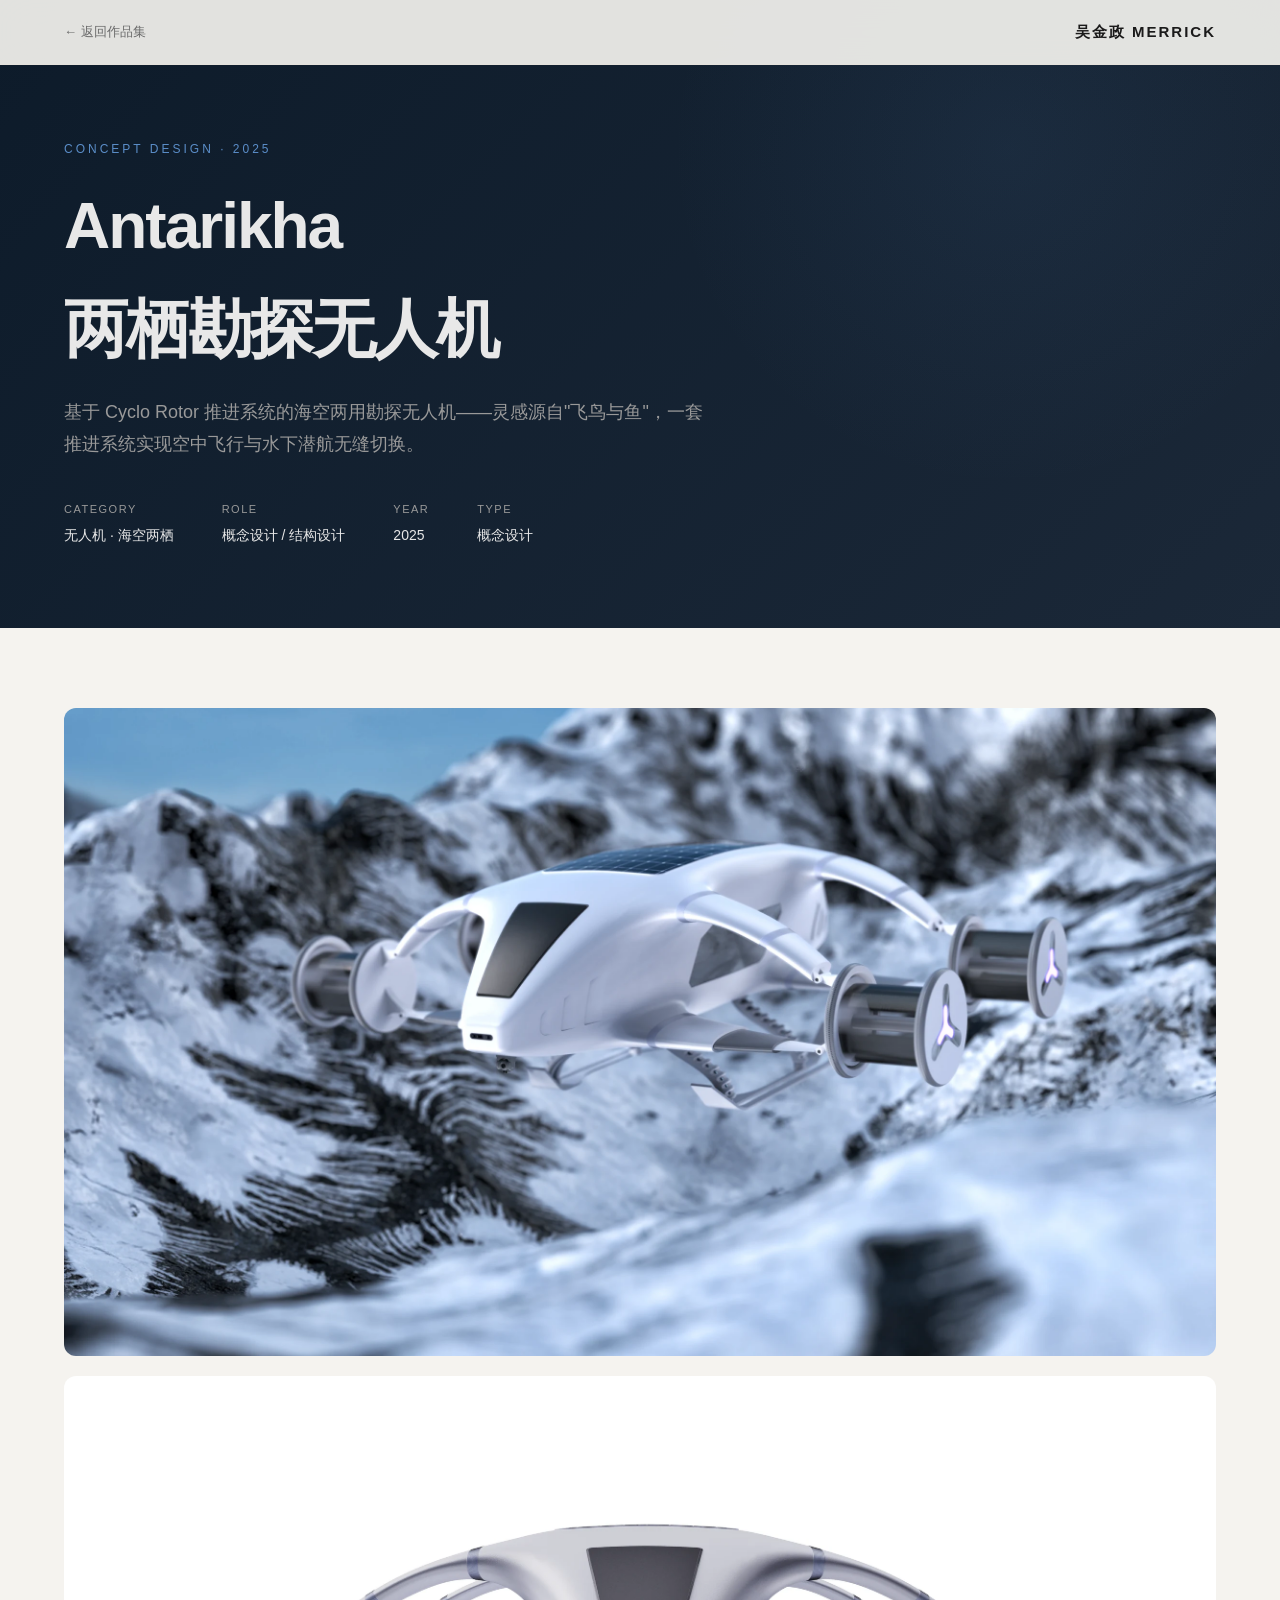
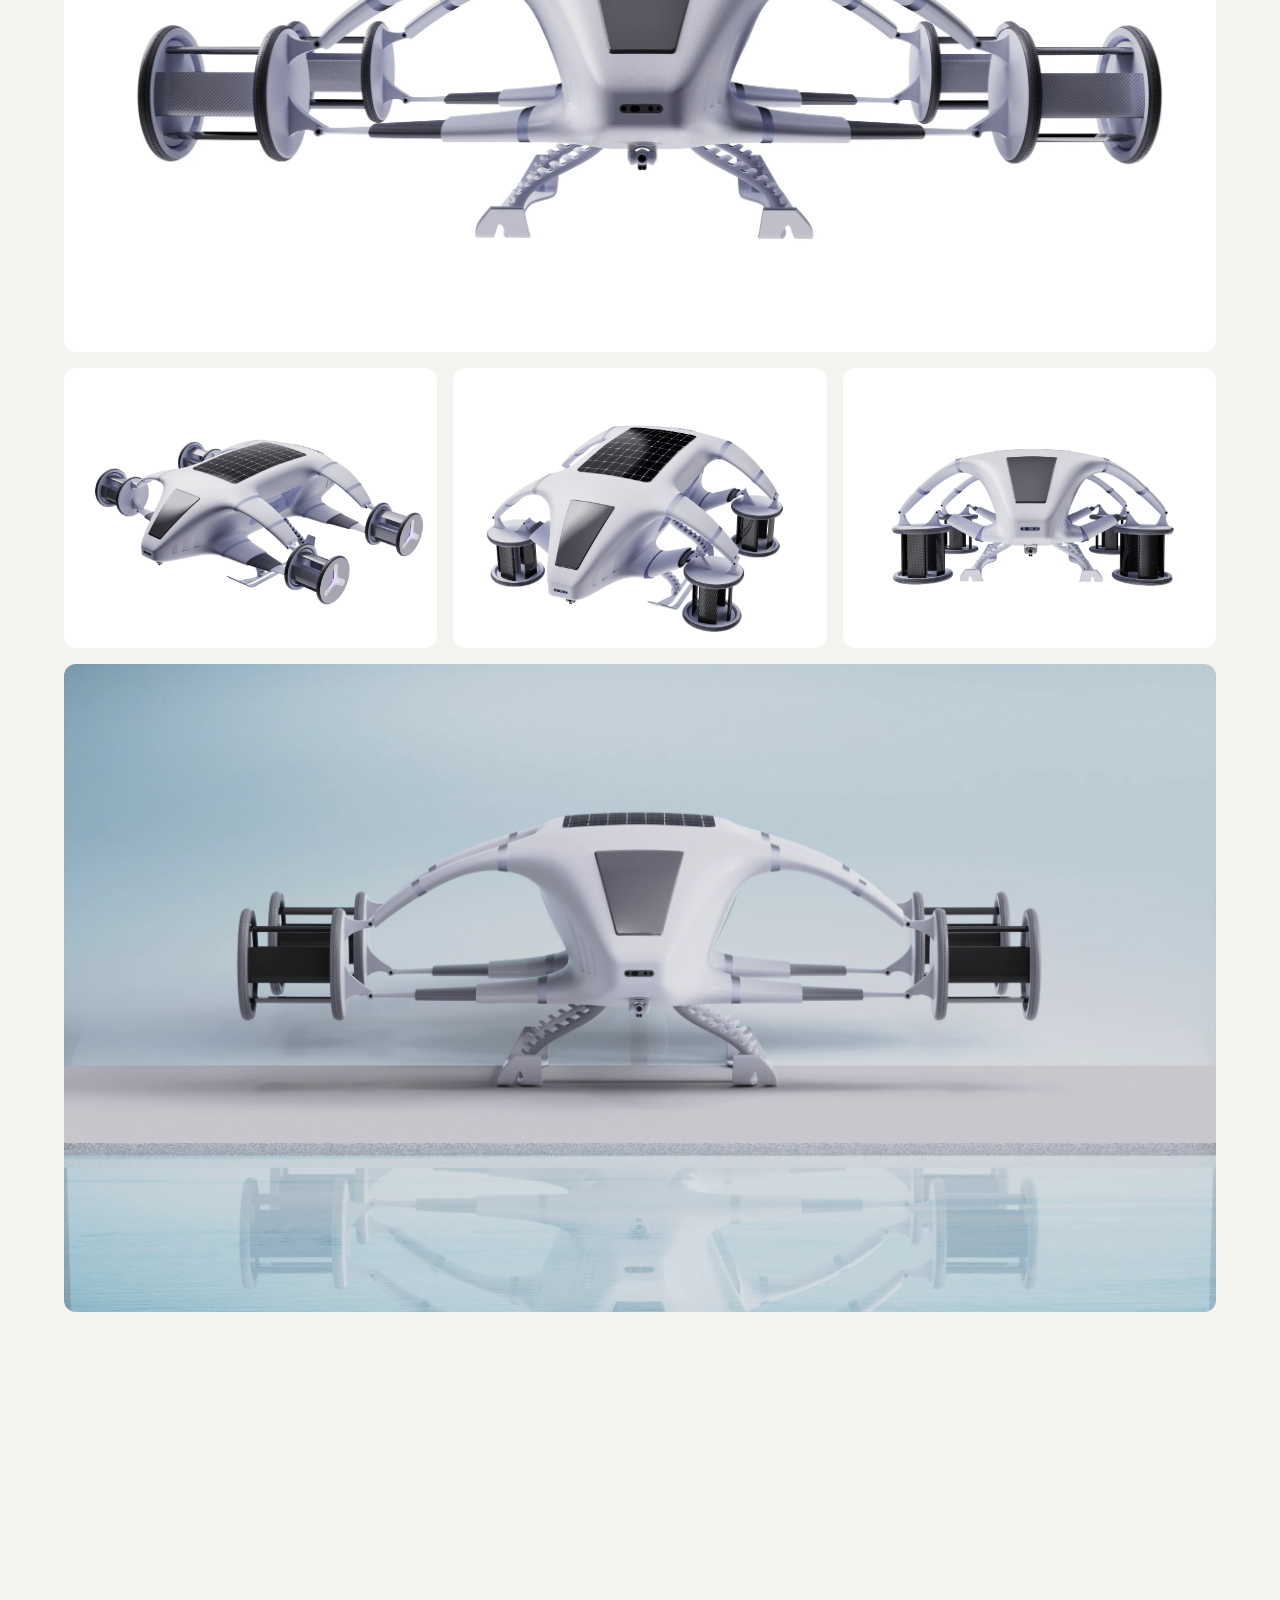
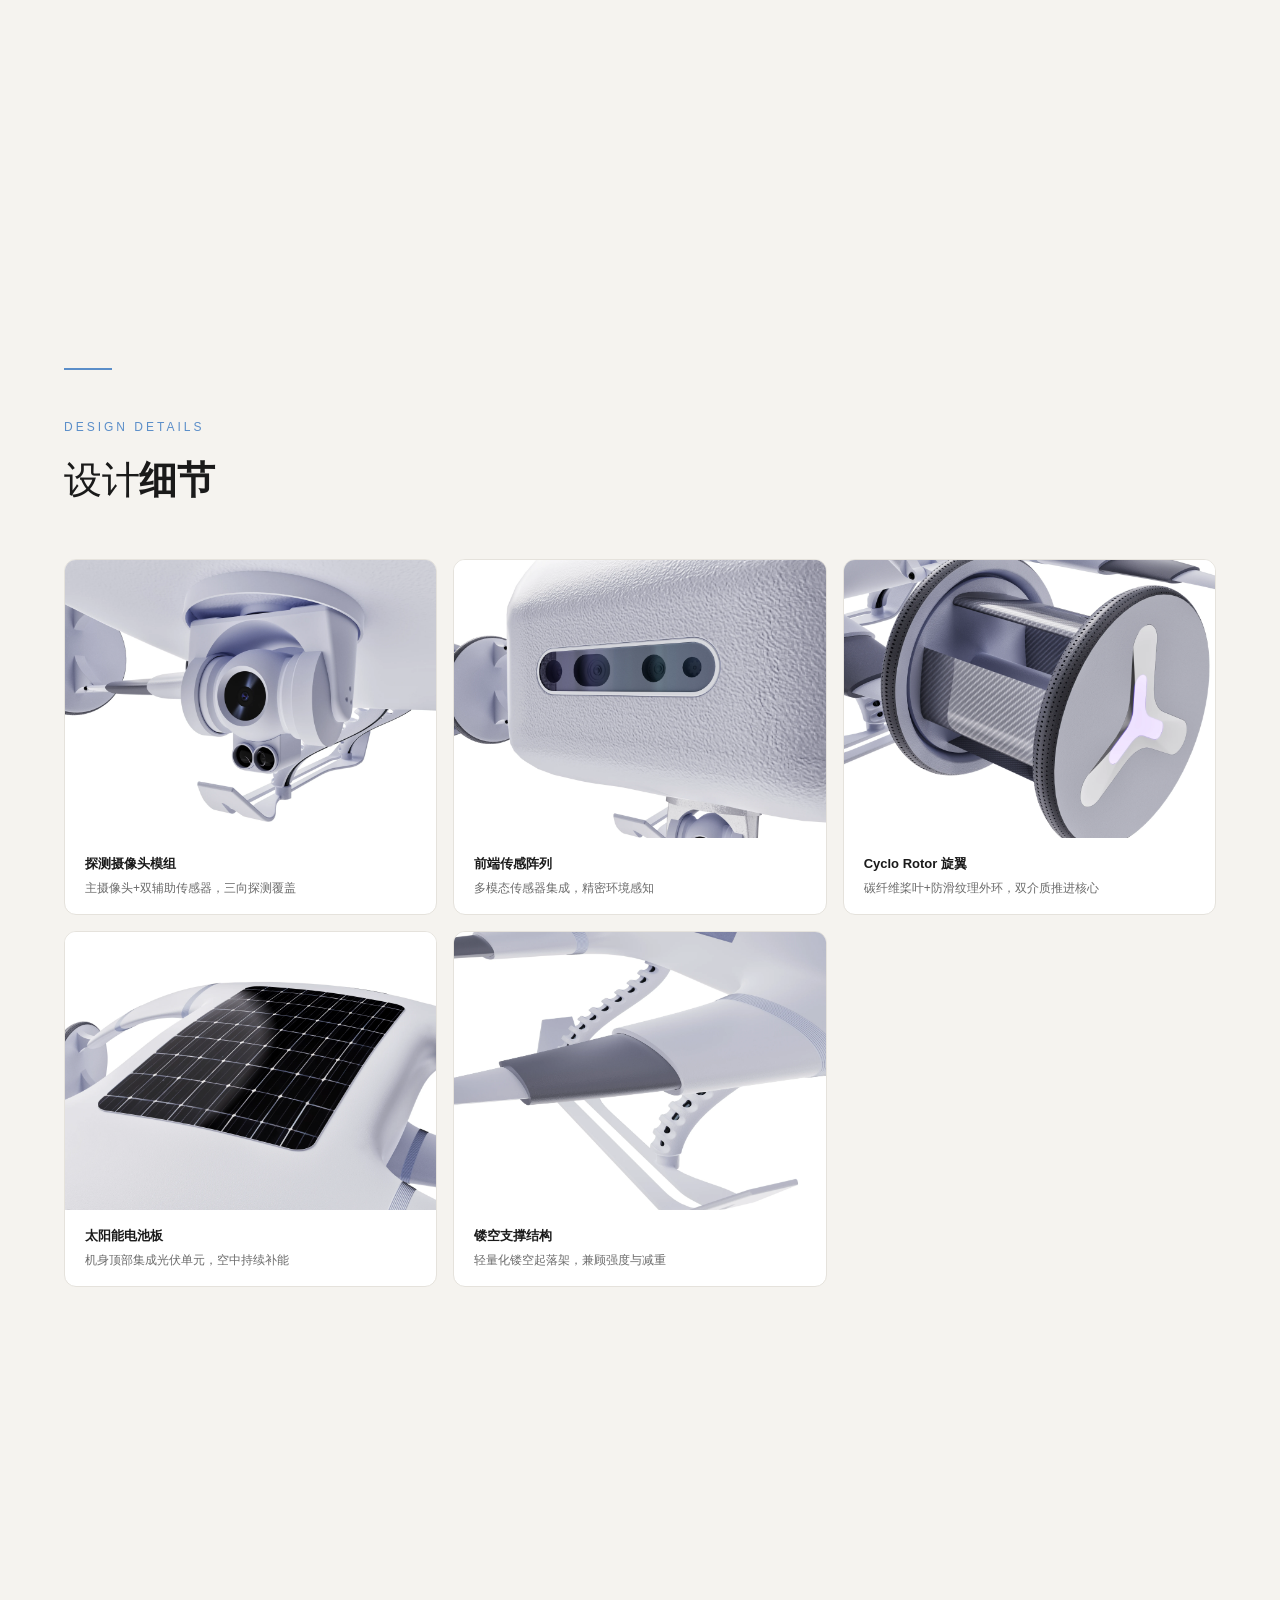
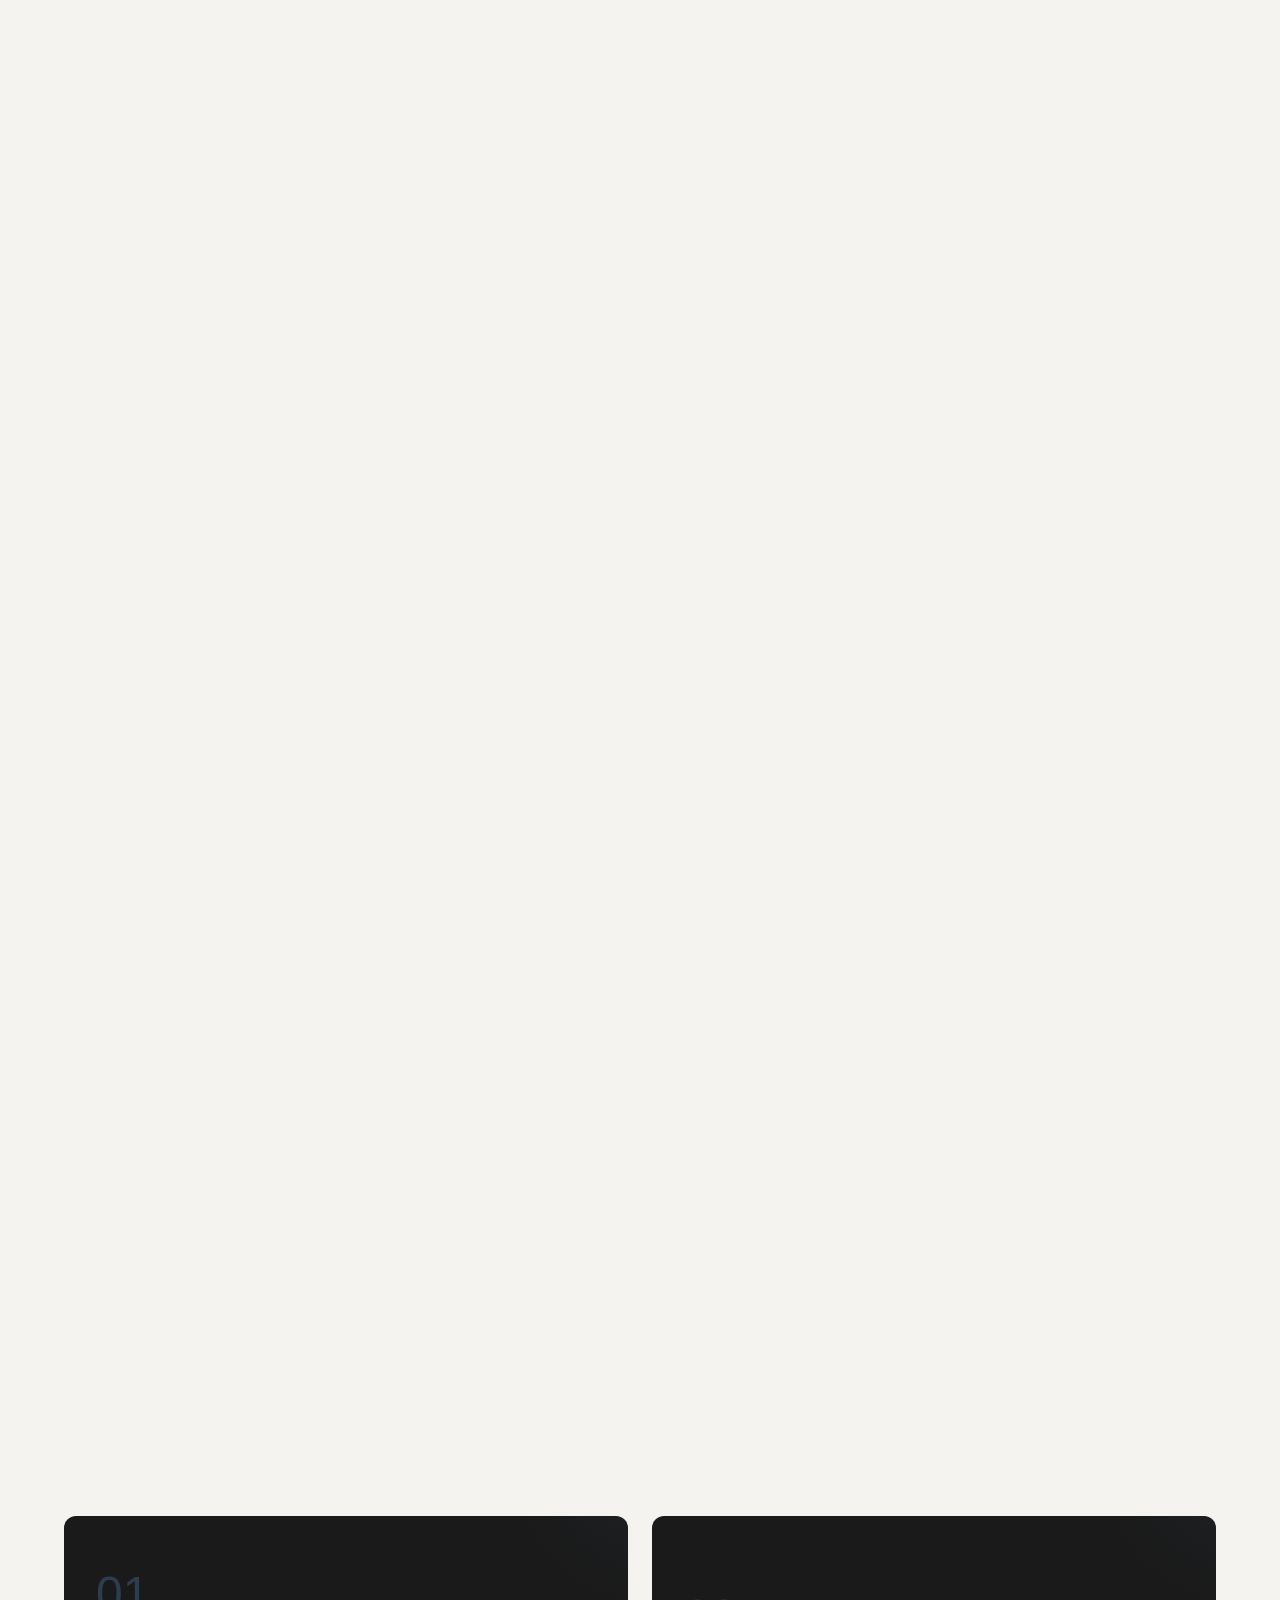
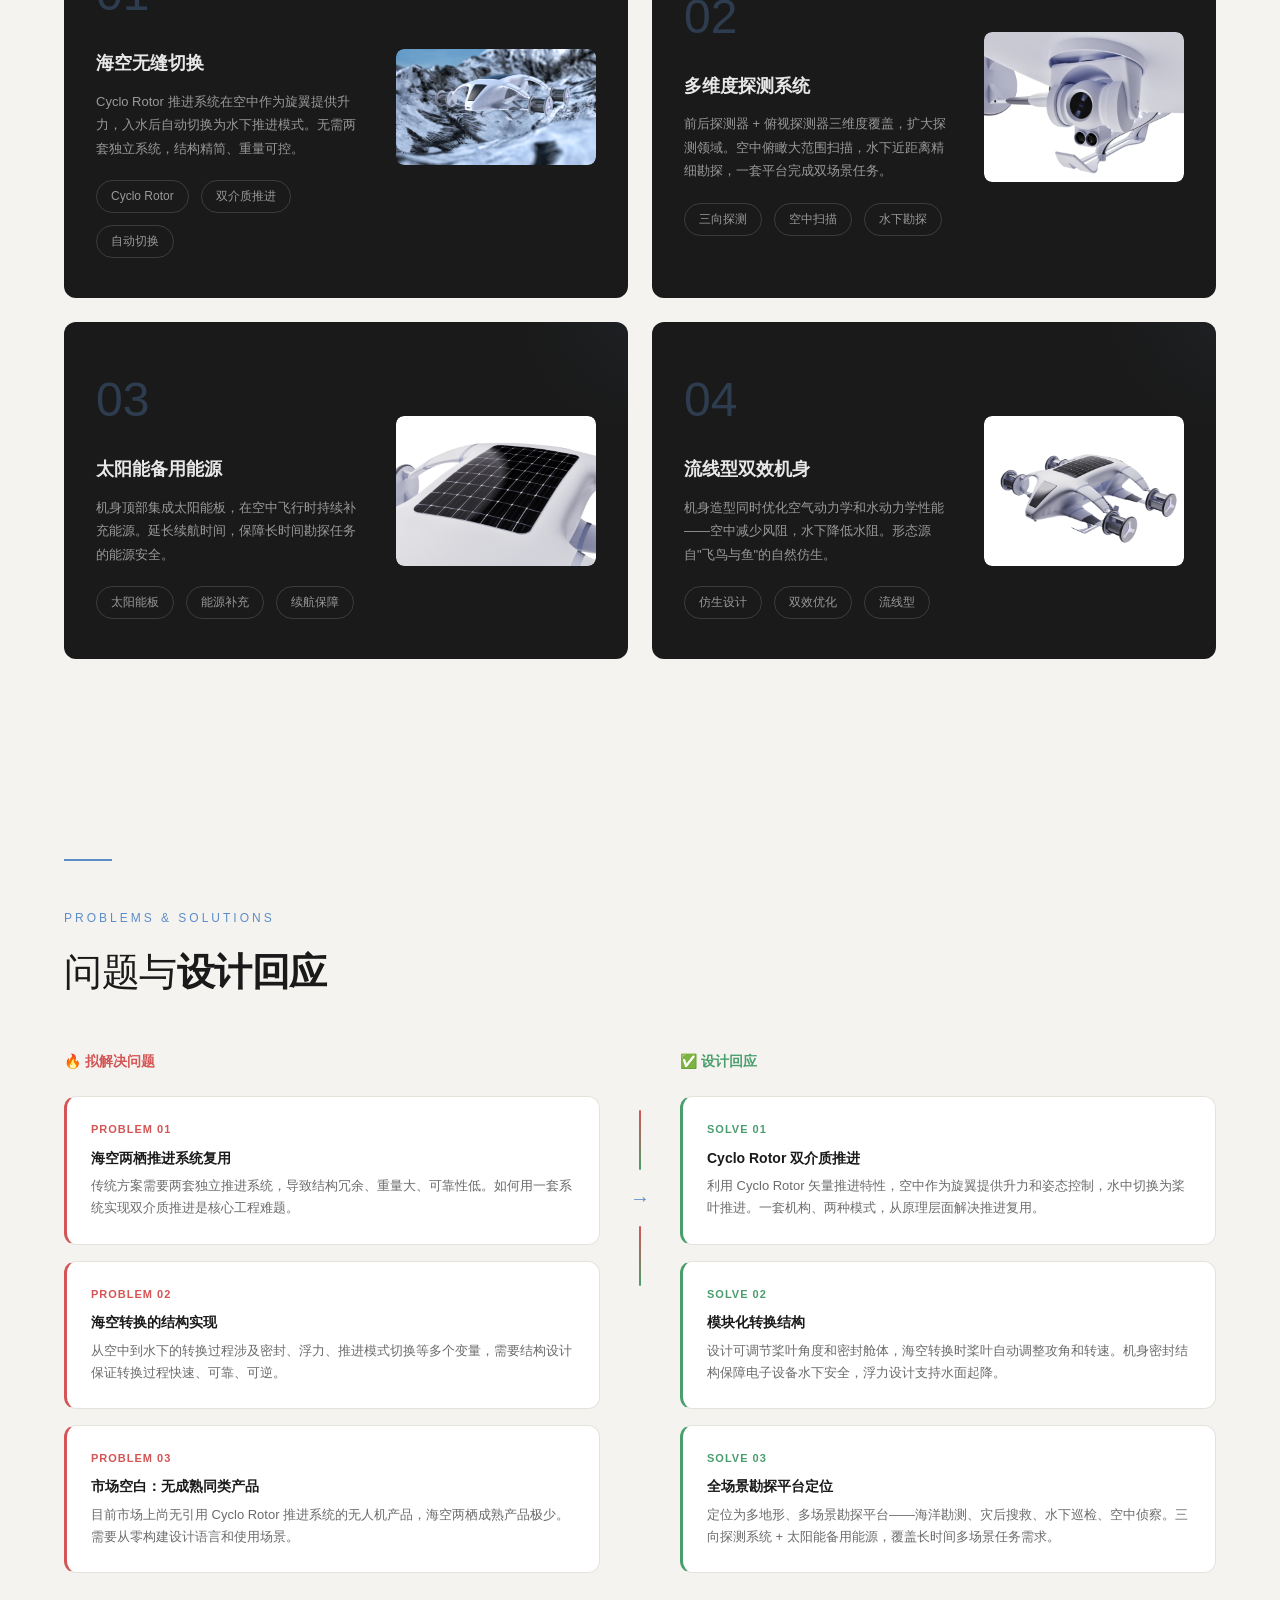
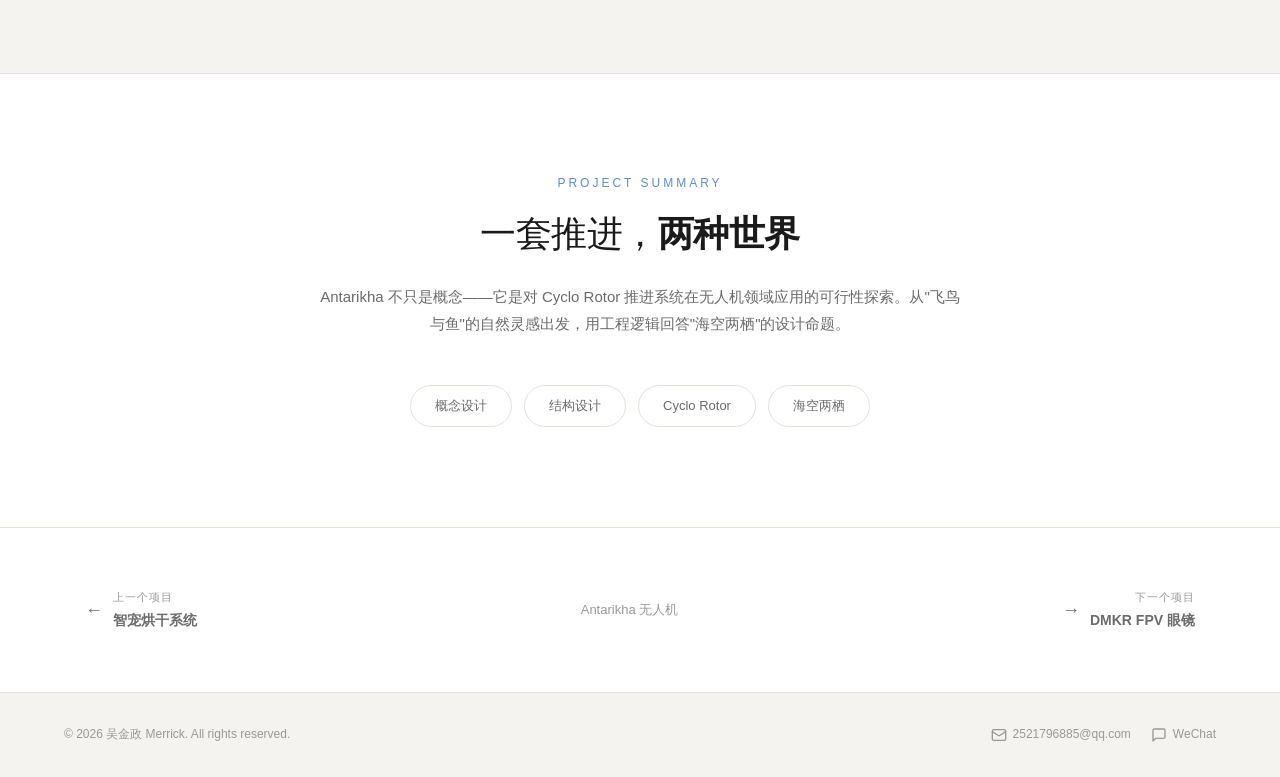
==== commit 7059ae8e: "Add editor password gate, project status labels, refine hero positioning" ====
--- a/project-antarikha.html
+++ b/project-antarikha.html
@@ -127,7 +127,7 @@
                 <div class="project-meta-item"><label>Category</label><span data-editable="text" data-edit-id="antarikha-meta-category">无人机 · 海空两栖</span></div>
                 <div class="project-meta-item"><label>Role</label><span data-editable="text" data-edit-id="antarikha-meta-role">概念设计 / 结构设计</span></div>
                 <div class="project-meta-item"><label>Year</label><span data-editable="text" data-edit-id="antarikha-meta-year">2025</span></div>
-                <div class="project-meta-item"><label>Type</label><span data-editable="text" data-edit-id="antarikha-meta-type">课题研究项目</span></div>
+                <div class="project-meta-item"><label>Type</label><span data-editable="text" data-edit-id="antarikha-meta-type">概念设计</span></div>
             </div>
         </div>
     </section>
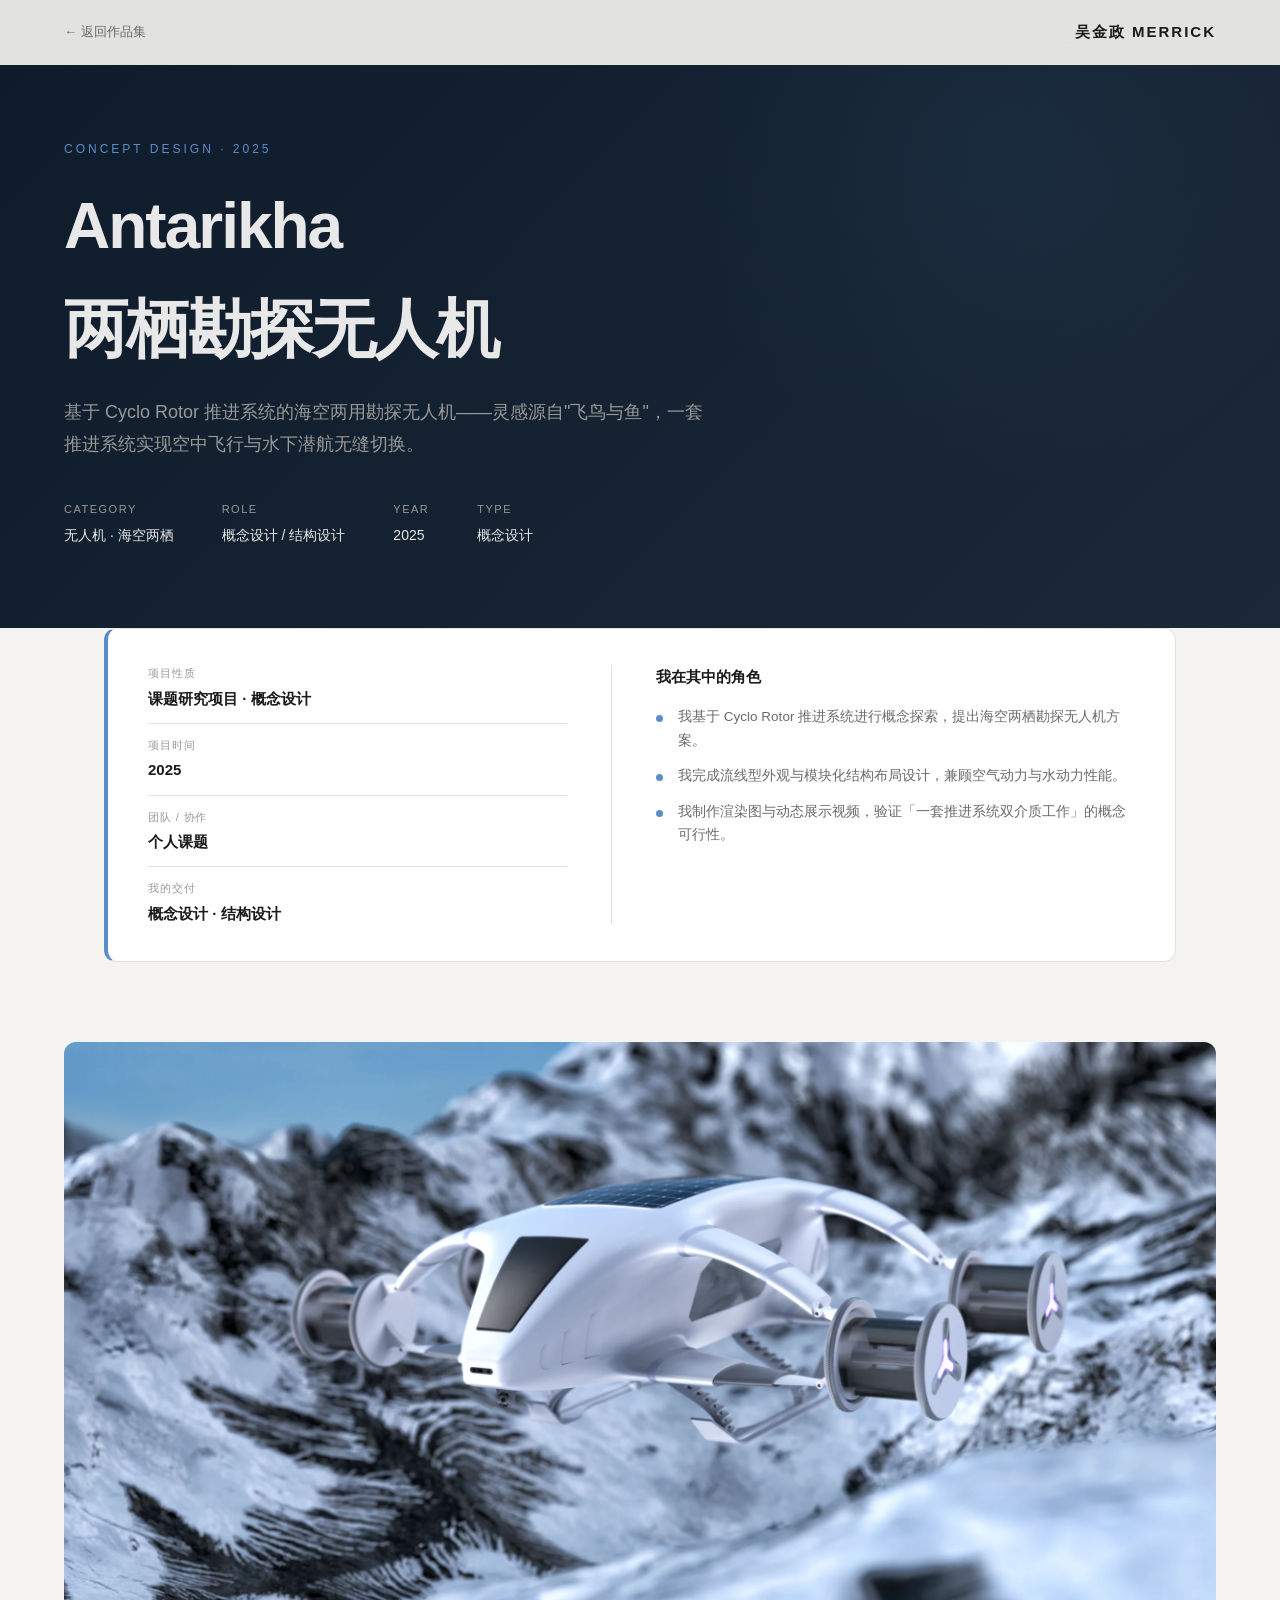
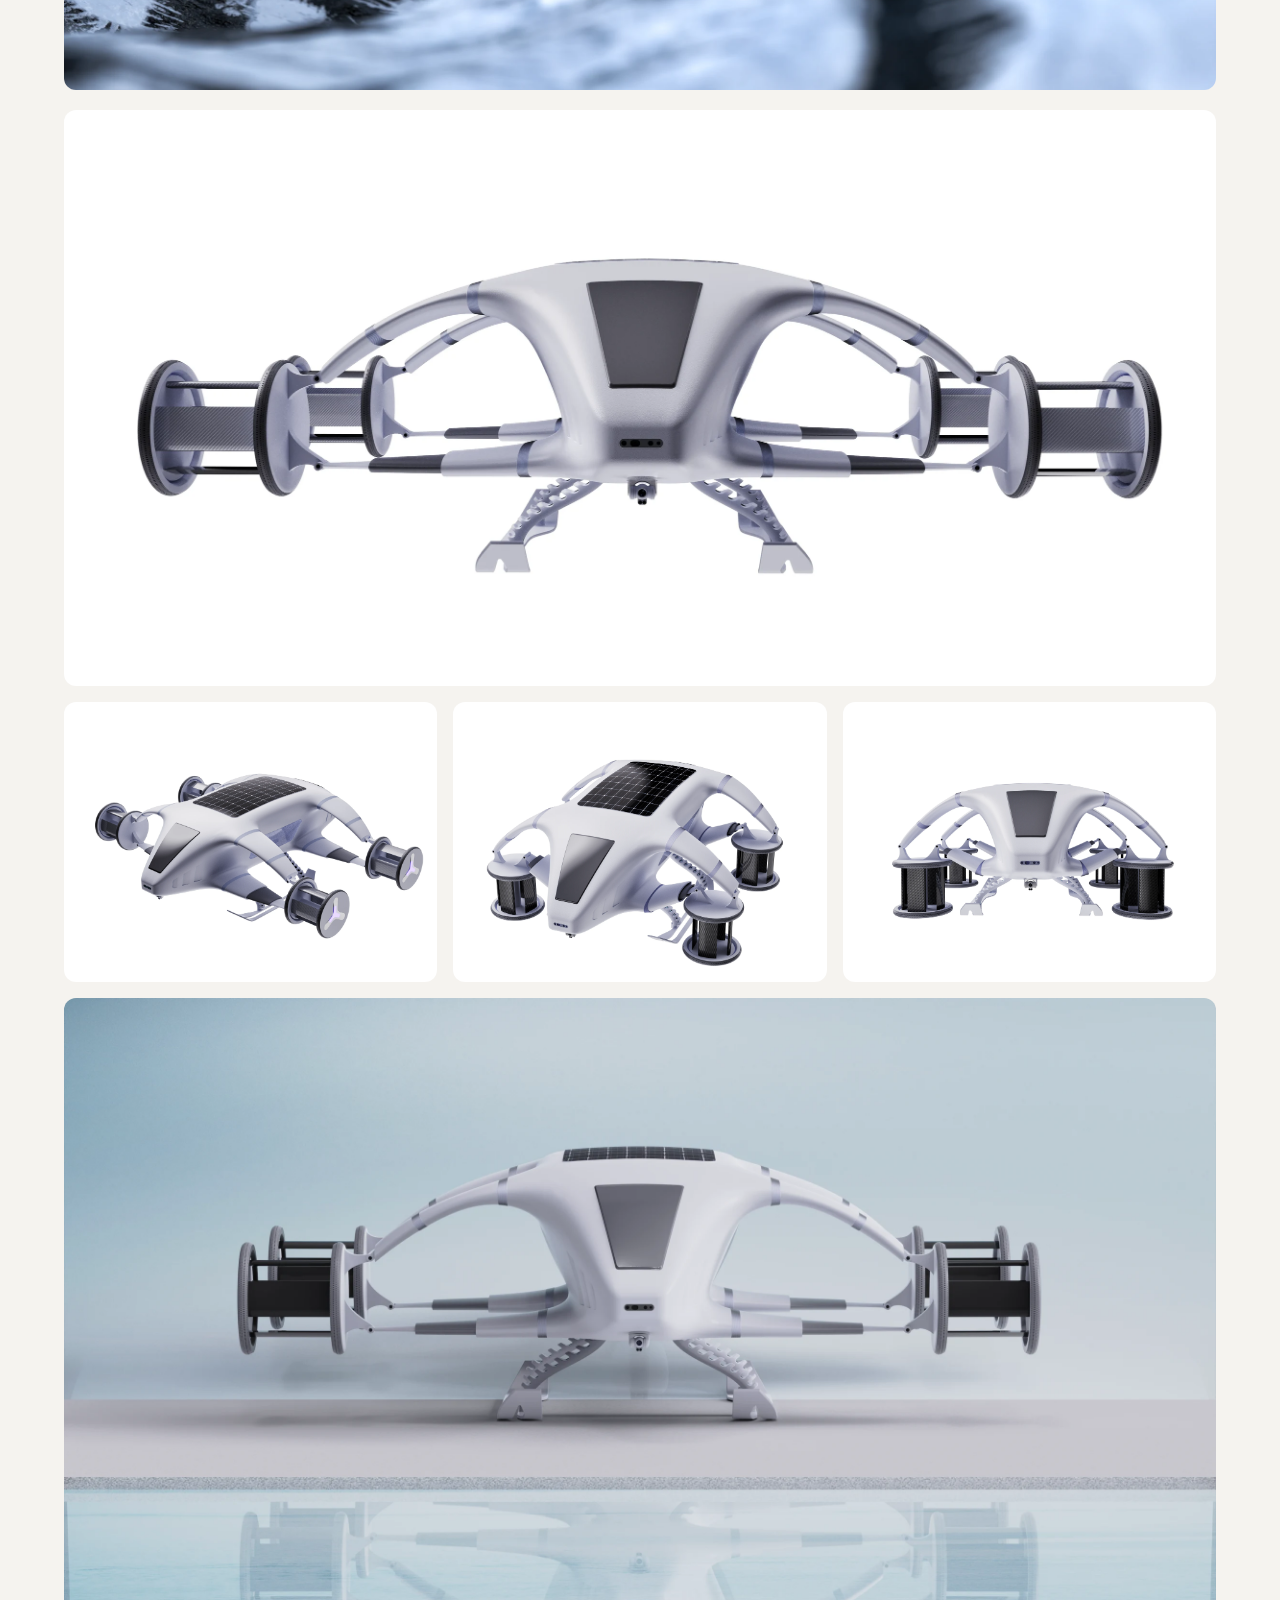
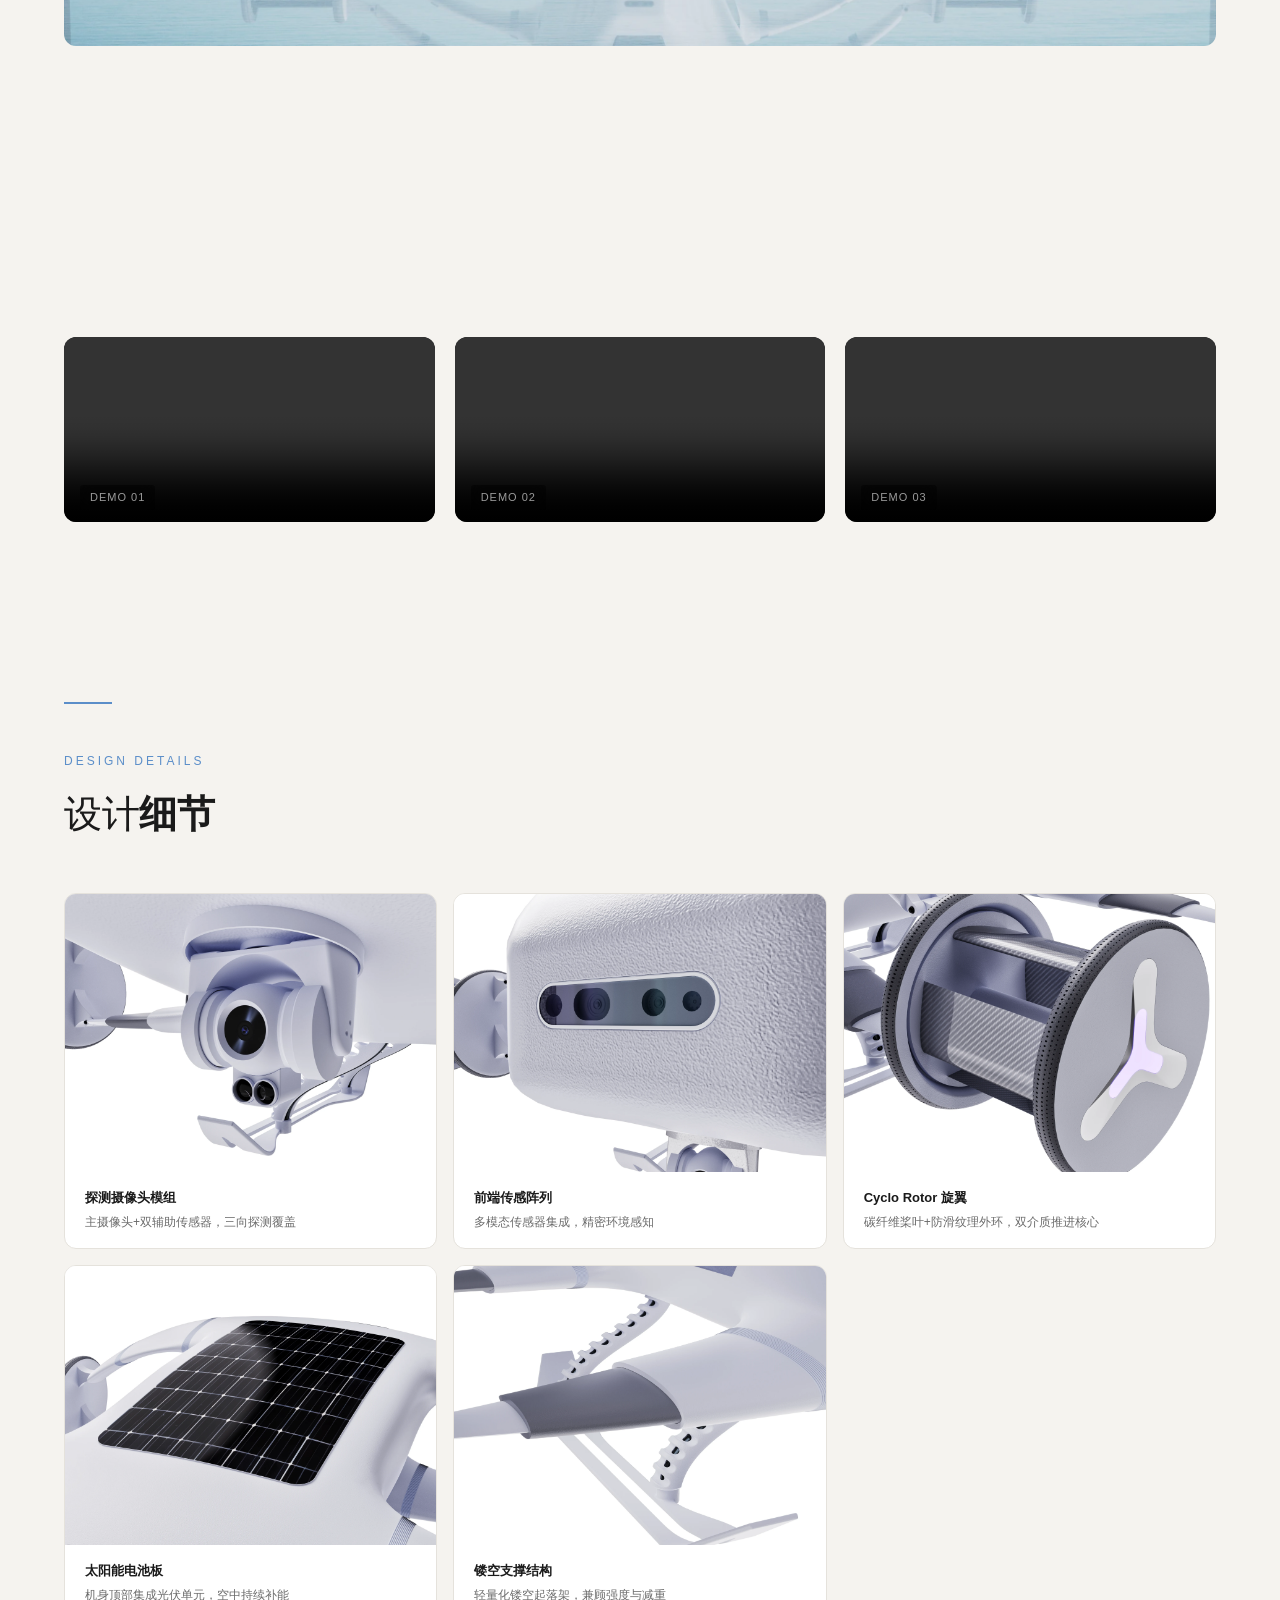
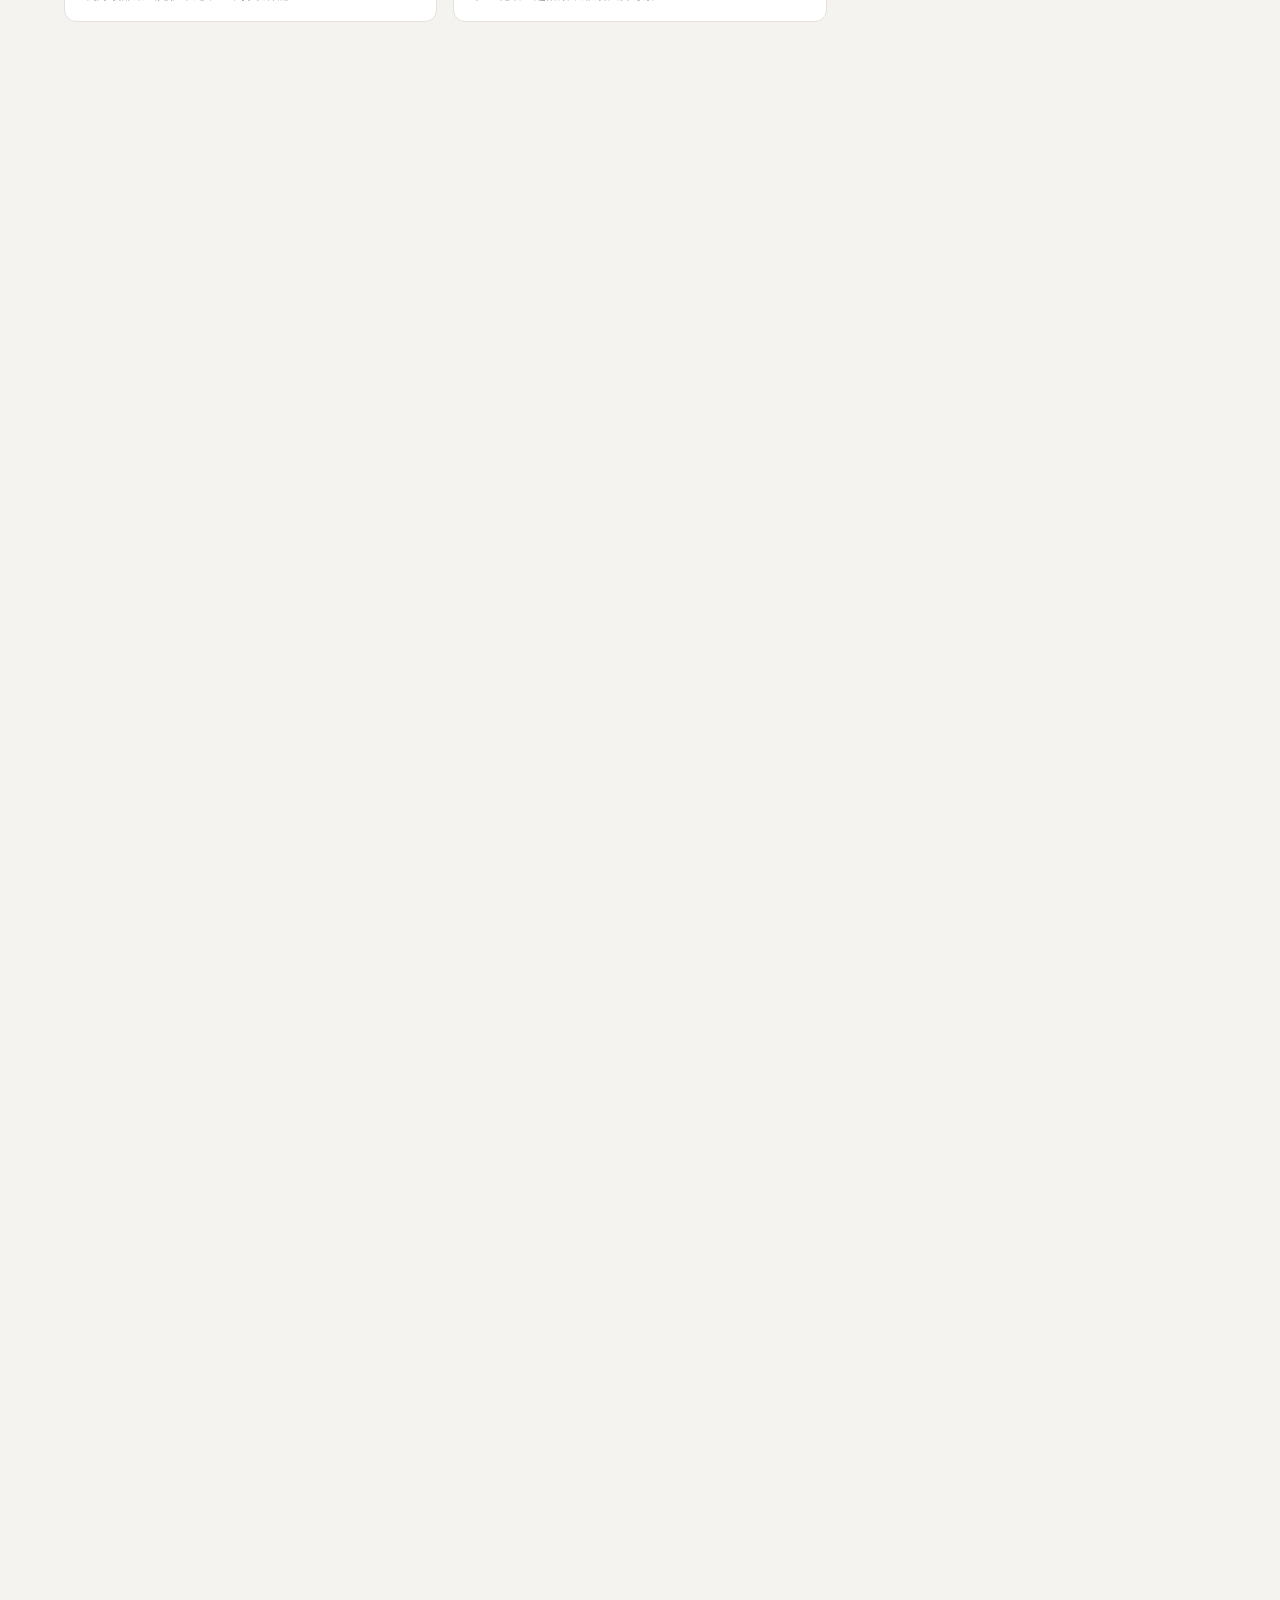
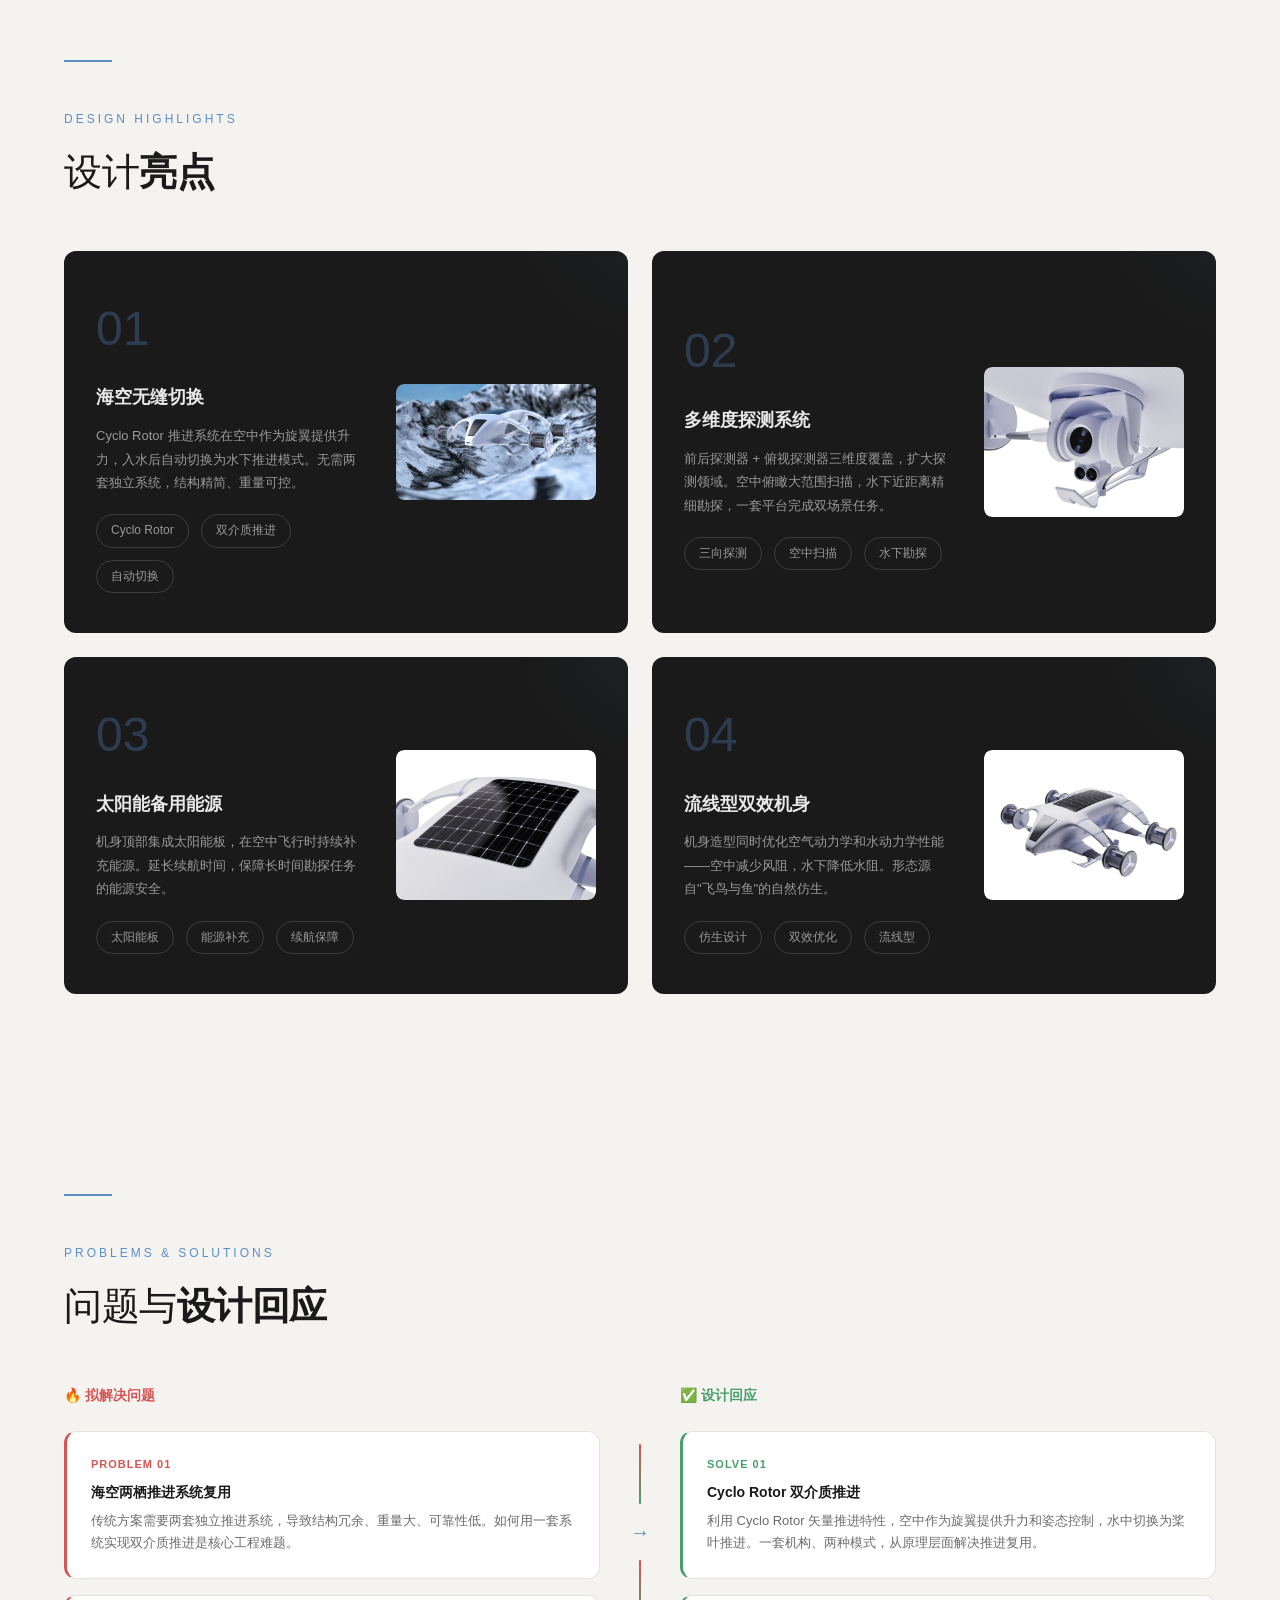
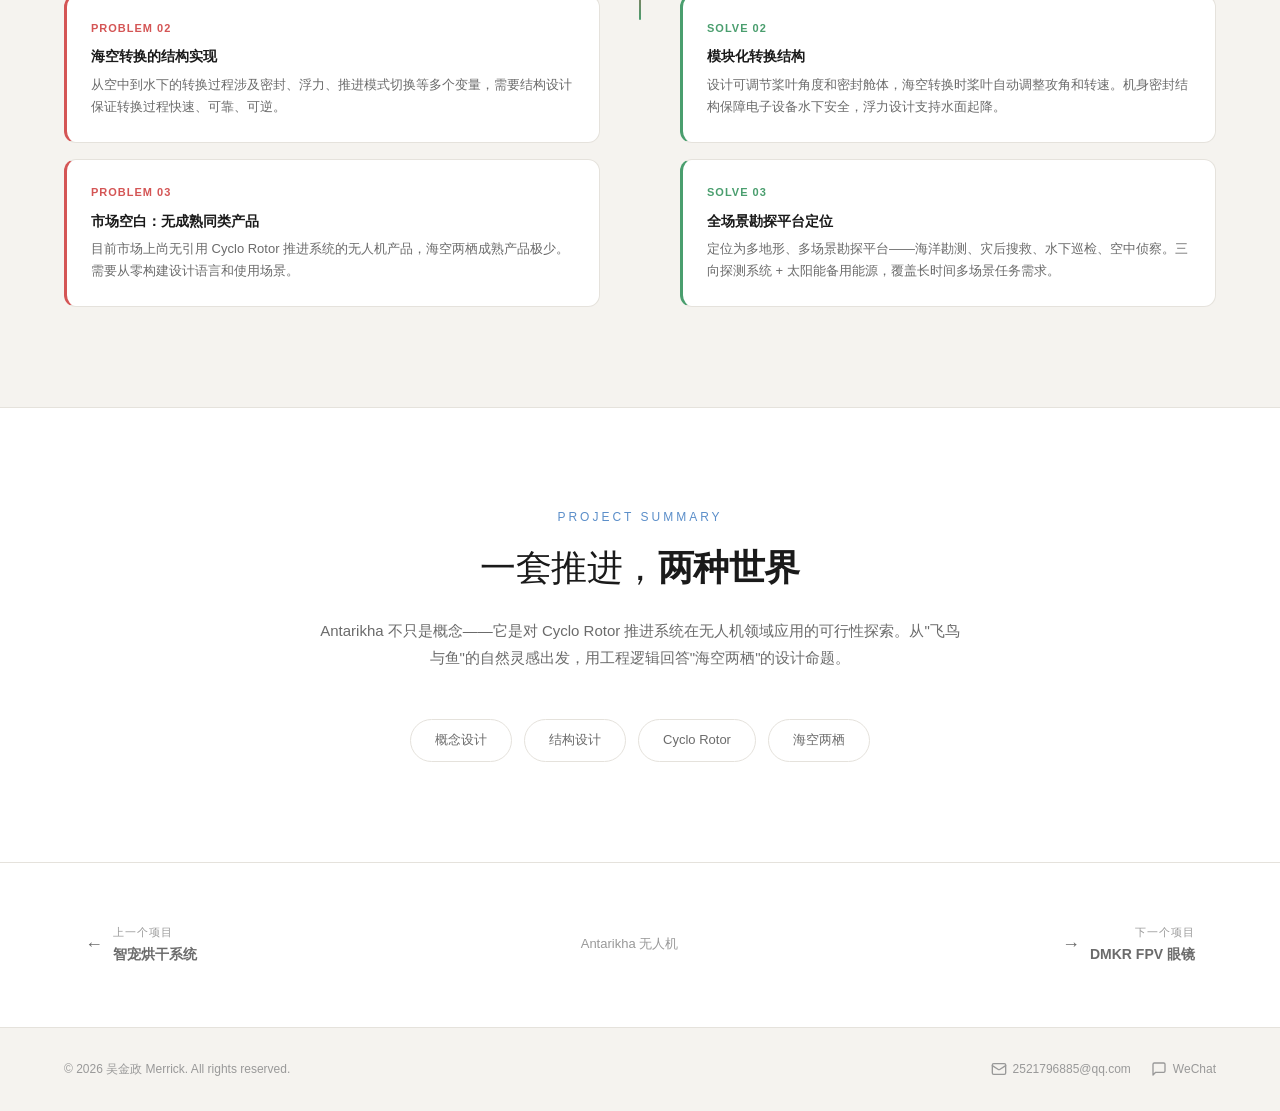
==== commit d37414a2: "Content layer: add project brief blocks, unify identity, fix stats, add data-source & ELECOM disclai" ====
--- a/project-antarikha.html
+++ b/project-antarikha.html
@@ -132,6 +132,26 @@
         </div>
     </section>
 
+    <!-- Project Brief -->
+    <section class="brief-section">
+        <div class="brief-card reveal">
+            <div class="brief-meta">
+                <div class="brief-meta-item"><span class="brief-meta-label">项目性质</span><span class="brief-meta-value" data-editable="text" data-edit-id="antarikha-brief-nature">课题研究项目 · 概念设计</span></div>
+                <div class="brief-meta-item"><span class="brief-meta-label">项目时间</span><span class="brief-meta-value" data-editable="text" data-edit-id="antarikha-brief-time">2025</span></div>
+                <div class="brief-meta-item"><span class="brief-meta-label">团队 / 协作</span><span class="brief-meta-value" data-editable="text" data-edit-id="antarikha-brief-team">个人课题</span></div>
+                <div class="brief-meta-item"><span class="brief-meta-label">我的交付</span><span class="brief-meta-value" data-editable="text" data-edit-id="antarikha-brief-delivery">概念设计 · 结构设计</span></div>
+            </div>
+            <div class="brief-role">
+                <h3 class="brief-role-title">我在其中的角色</h3>
+                <ul>
+                    <li data-editable="text" data-edit-id="antarikha-brief-role-1">我基于 Cyclo Rotor 推进系统进行概念探索，提出海空两栖勘探无人机方案。</li>
+                    <li data-editable="text" data-edit-id="antarikha-brief-role-2">我完成流线型外观与模块化结构布局设计，兼顾空气动力与水动力性能。</li>
+                    <li data-editable="text" data-edit-id="antarikha-brief-role-3">我制作渲染图与动态展示视频，验证「一套推进系统双介质工作」的概念可行性。</li>
+                </ul>
+            </div>
+        </div>
+    </section>
+
     <!-- Gallery -->
     <section class="gallery-section">
         <div class="gallery-hero reveal" data-index="0" data-editable="image" data-edit-id="antarikha-gallery-0">
--- a/common.css
+++ b/common.css
@@ -20,11 +20,14 @@
     --green: #4a9e6e;
     --blue: #5b8ec9;
     --border: #e5e2dc;
+    --border-light: #eeebe4;
+    --bg-card: #fbfaf7;
+    --text-tertiary: #a8a5a0;
     --radius: 12px;
     --transition: 0.4s cubic-bezier(0.25, 0.1, 0.25, 1);
 }
 
-html { scroll-behavior: smooth; }
+html { scroll-behavior: smooth; scroll-padding-top: 88px; }
 
 body {
     font-family: -apple-system, 'Helvetica Neue', 'PingFang SC', sans-serif;
@@ -40,6 +43,13 @@
 a { color: inherit; text-decoration: none; }
 img { display: block; max-width: 100%; }
 
+/* ===== Focus visibility (keyboard) ===== */
+:focus-visible {
+    outline: 2px solid var(--accent);
+    outline-offset: 3px;
+    border-radius: 4px;
+}
+
 /* ===== Scrollbar ===== */
 ::-webkit-scrollbar { width: 4px; }
 ::-webkit-scrollbar-track { background: var(--bg); }
@@ -78,6 +88,7 @@
     transition: var(--transition);
 }
 .nav-links a:hover { color: var(--text-primary); }
+.nav-links a.active { color: var(--accent); }
 
 /* ===== Back Nav (Detail Pages) ===== */
 .back-nav {
@@ -904,3 +915,48 @@
     .lightbox-next { right: 8px; width: 44px; height: 44px; font-size: 22px; }
     .lightbox-hint { display: block; }
 }
+
+
+/* ===== Reduced motion ===== */
+@media (prefers-reduced-motion: reduce) {
+    html { scroll-behavior: auto; }
+    *, *::before, *::after {
+        animation-duration: 0.01ms !important;
+        animation-iteration-count: 1 !important;
+        transition-duration: 0.01ms !important;
+    }
+    .reveal { opacity: 1 !important; transform: none !important; }
+}
+
+/* ===== Project Brief (content-layer) ===== */
+.brief-section { padding: 0 64px; max-width: 1200px; margin: 0 auto; }
+.brief-card {
+    display: grid; grid-template-columns: 1fr 1.25fr; gap: 44px;
+    background: var(--bg-white); border: 1px solid var(--border);
+    border-left: 4px solid var(--accent); border-radius: var(--radius);
+    padding: 36px 40px;
+}
+.brief-meta { display: flex; flex-direction: column; }
+.brief-meta-item { display: flex; flex-direction: column; gap: 4px; padding: 13px 0; border-bottom: 1px solid var(--border); }
+.brief-meta-item:first-child { padding-top: 0; }
+.brief-meta-item:last-child { border-bottom: none; padding-bottom: 0; }
+.brief-meta-label { font-size: 11px; letter-spacing: 0.08em; text-transform: uppercase; color: var(--text-dim); }
+.brief-meta-value { font-size: 15px; font-weight: 600; color: var(--text-primary); line-height: 1.55; }
+.brief-role { border-left: 1px solid var(--border); padding-left: 44px; }
+.brief-role-title { font-size: 15px; font-weight: 600; margin-bottom: 16px; }
+.brief-role ul { list-style: none; }
+.brief-role li { position: relative; padding-left: 22px; margin-bottom: 12px; font-size: 13.5px; color: var(--text-secondary); line-height: 1.75; }
+.brief-role li::before { content: ''; position: absolute; left: 0; top: 10px; width: 7px; height: 7px; border-radius: 50%; background: var(--accent); }
+.brief-note { margin-top: 18px; padding-top: 14px; border-top: 1px dashed var(--border); font-size: 12px; color: var(--text-dim); line-height: 1.7; }
+
+/* ===== Data source note ===== */
+.data-note { margin-top: 20px; font-size: 12px; color: var(--text-dim); line-height: 1.7; }
+
+/* ===== Index section subtitle note ===== */
+.section-subtitle-note { margin-top: 12px; font-size: 13.5px; color: var(--text-secondary); max-width: 640px; }
+
+@media (max-width: 900px) {
+    .brief-section { padding: 0 24px; }
+    .brief-card { grid-template-columns: 1fr; gap: 24px; padding: 28px 24px; }
+    .brief-role { border-left: none; padding-left: 0; border-top: 1px solid var(--border); padding-top: 24px; }
+}
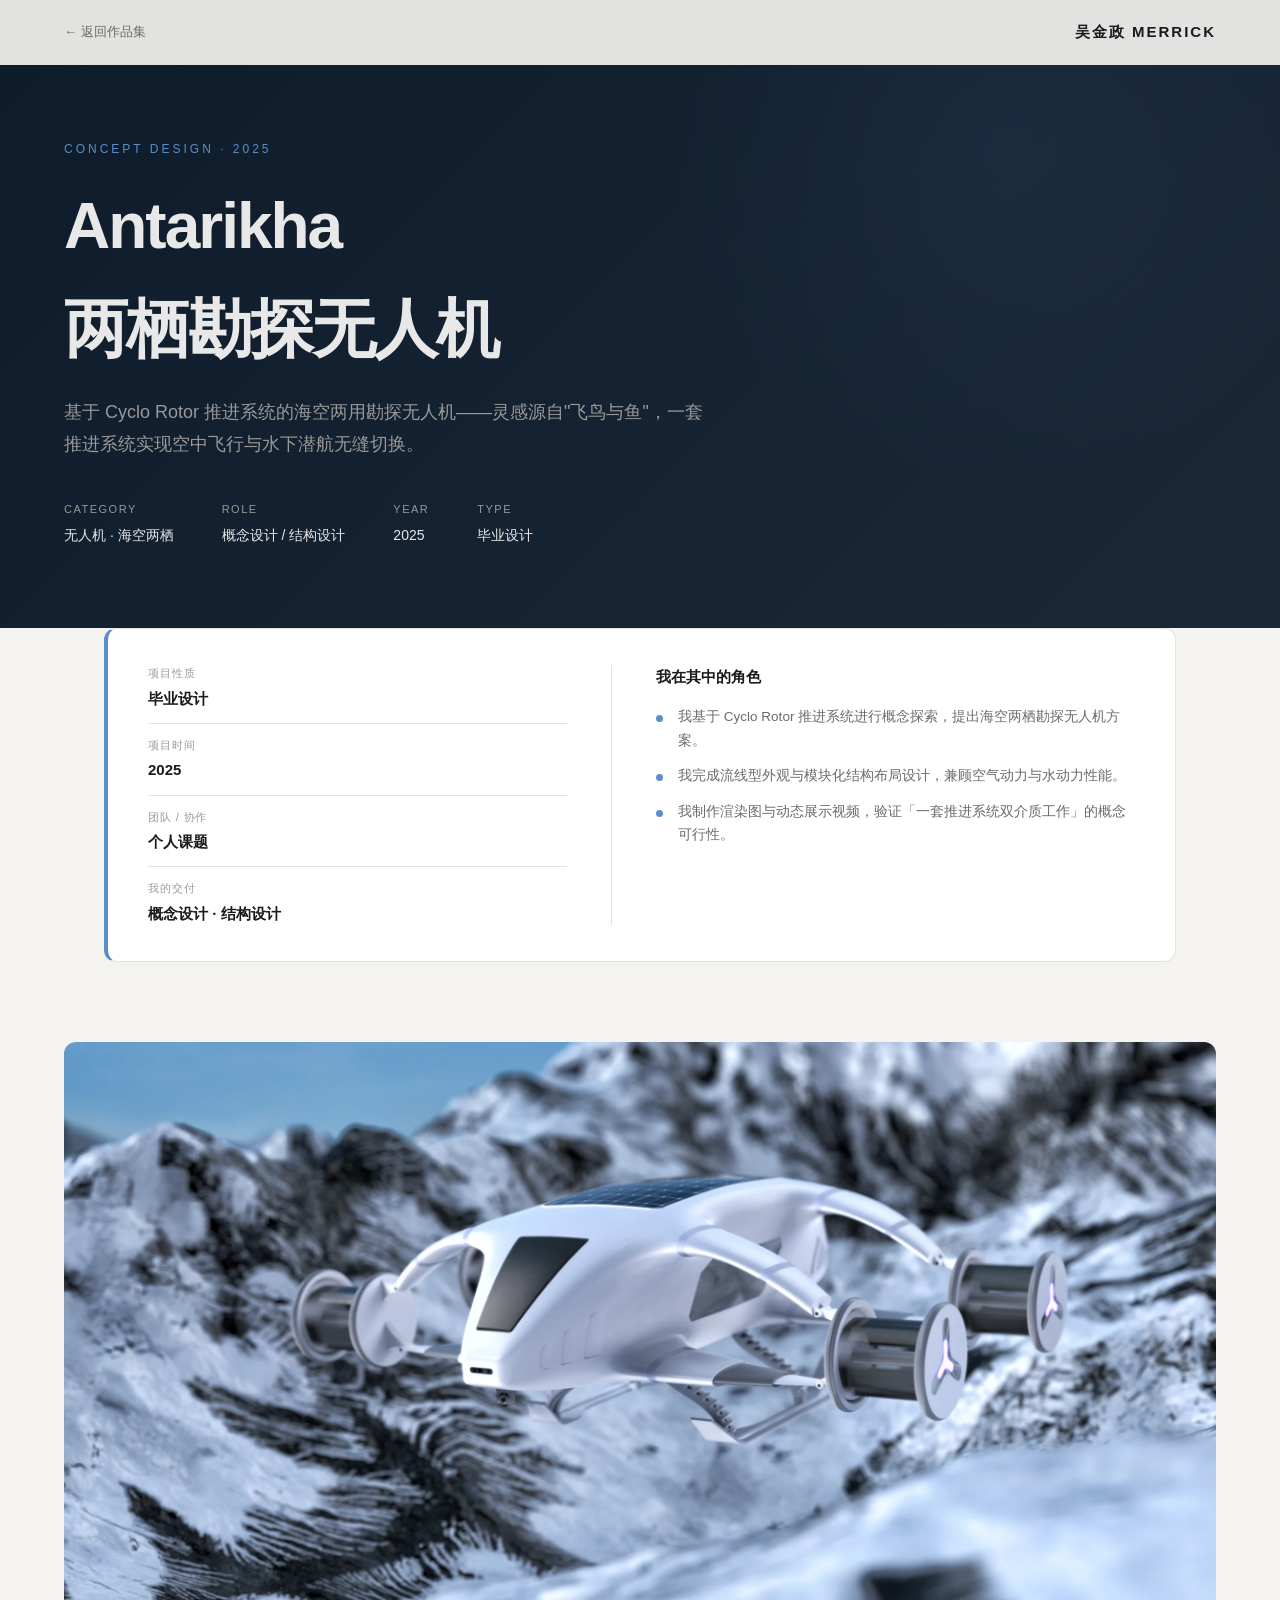
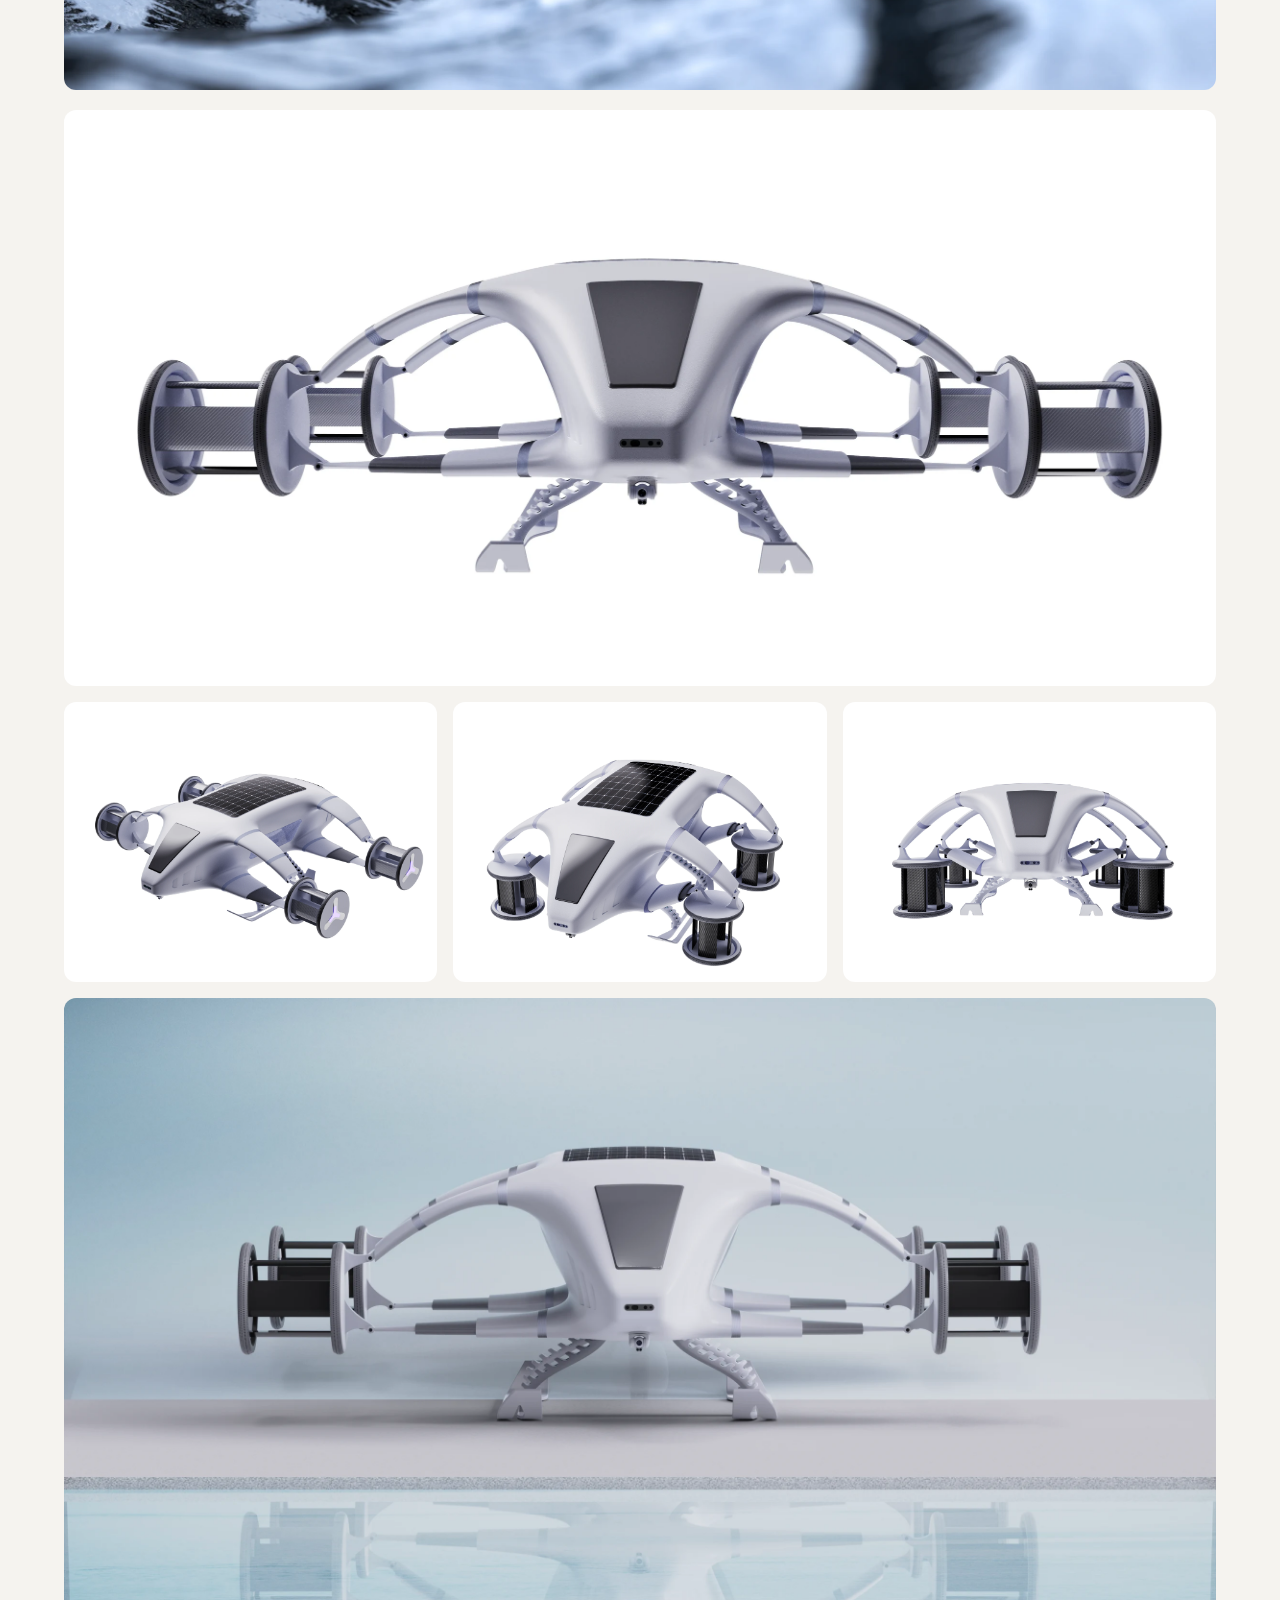
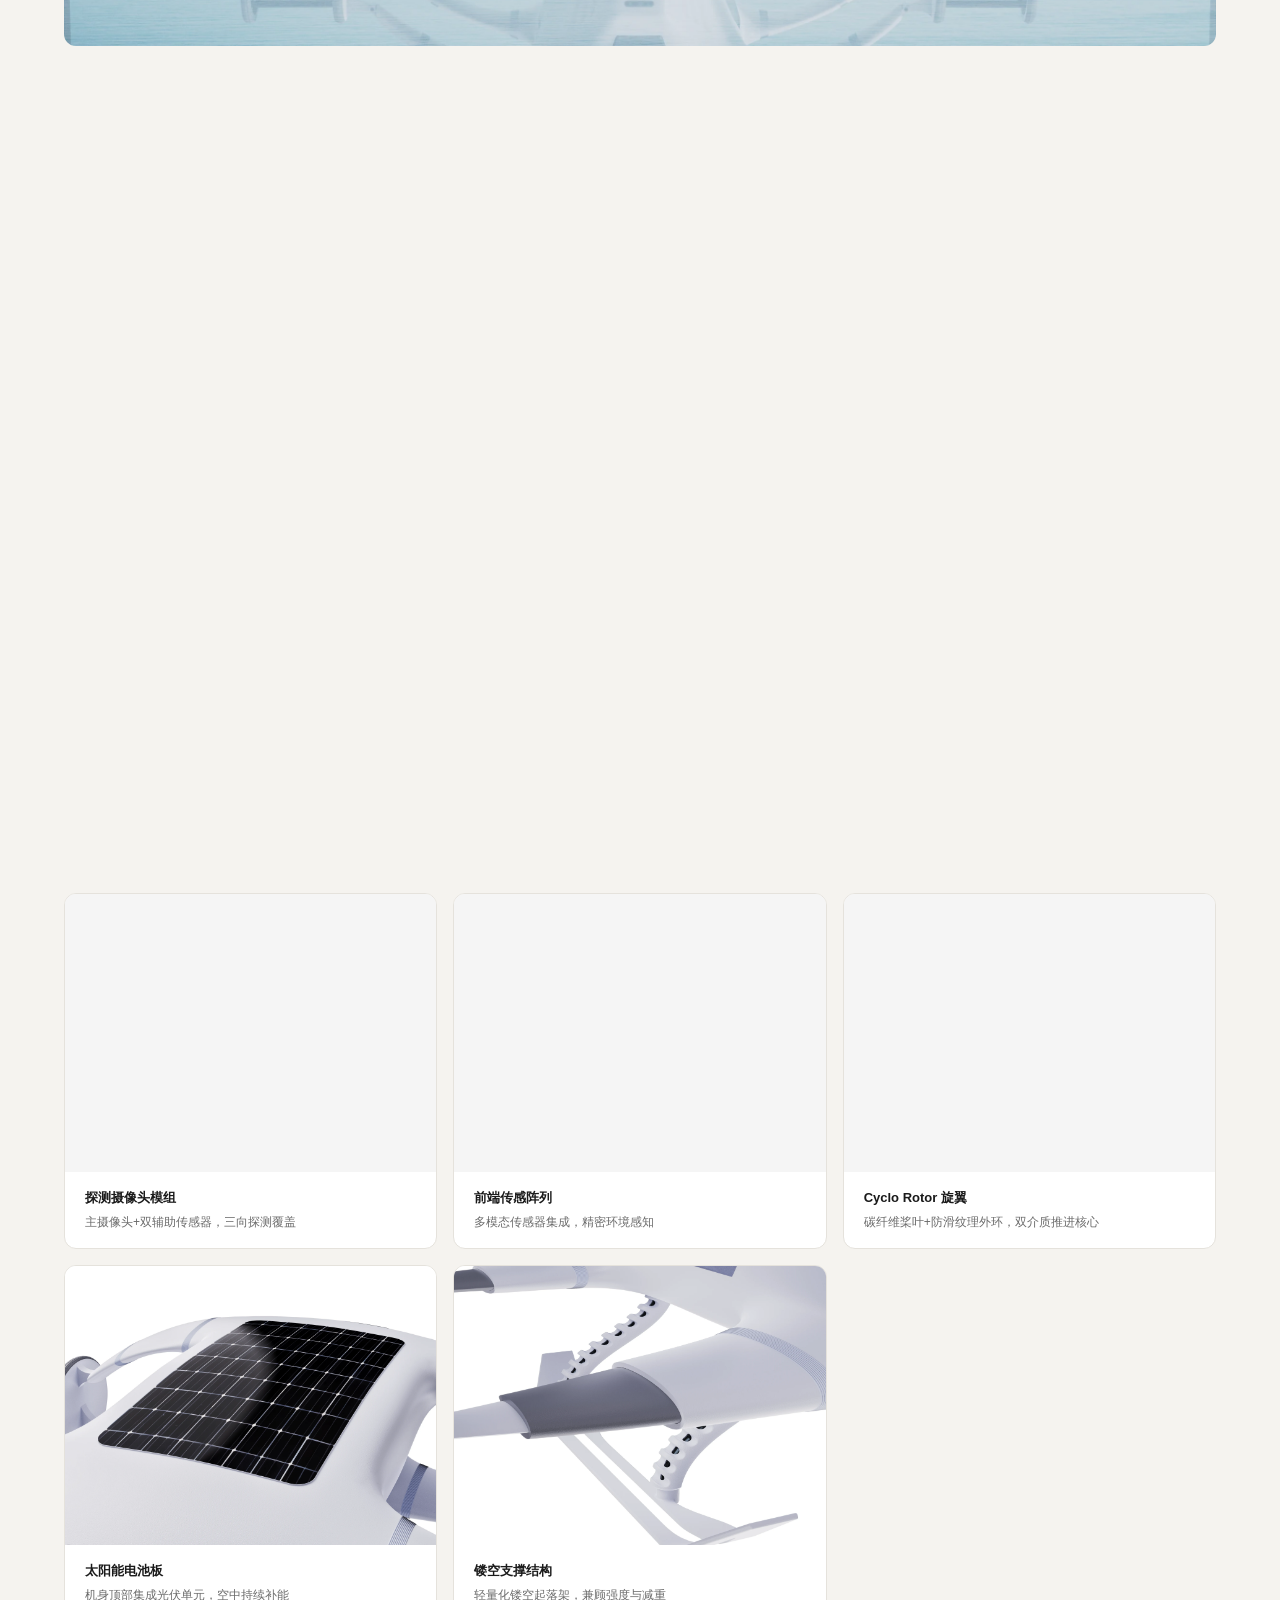
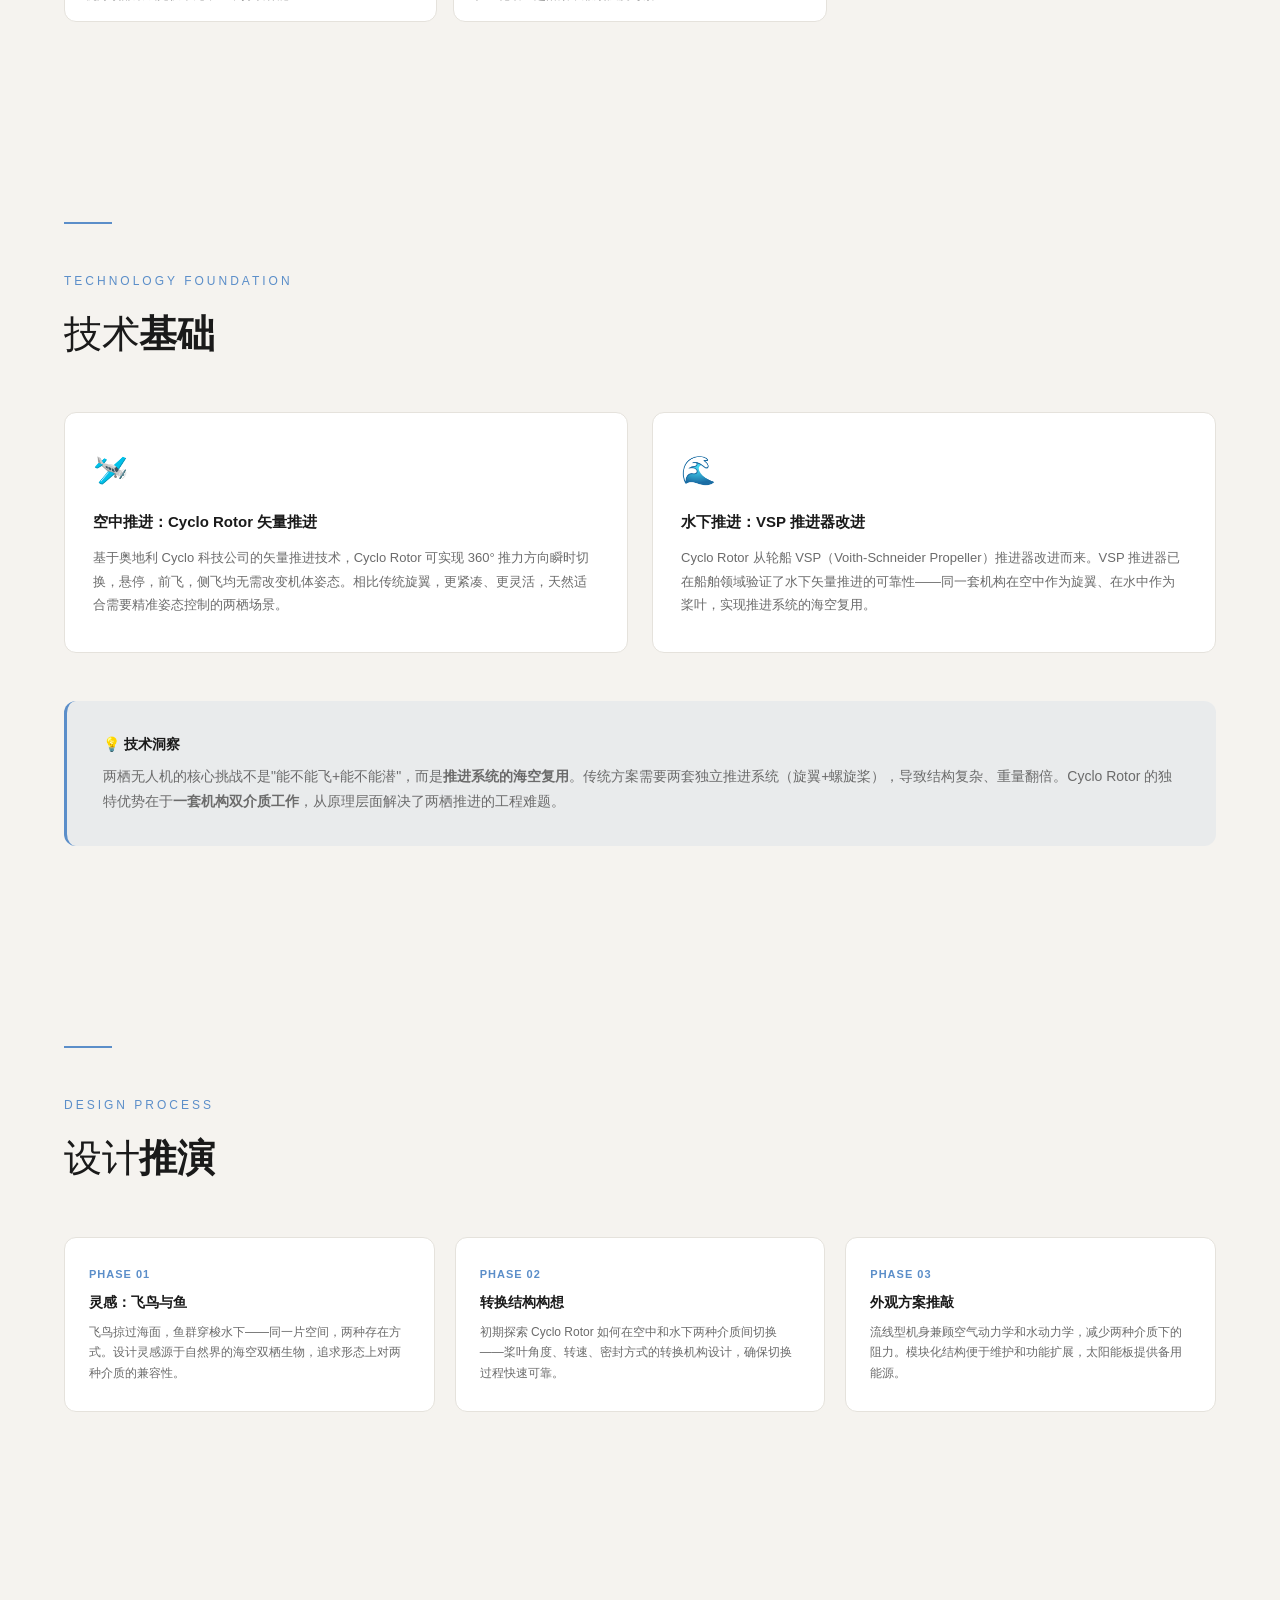
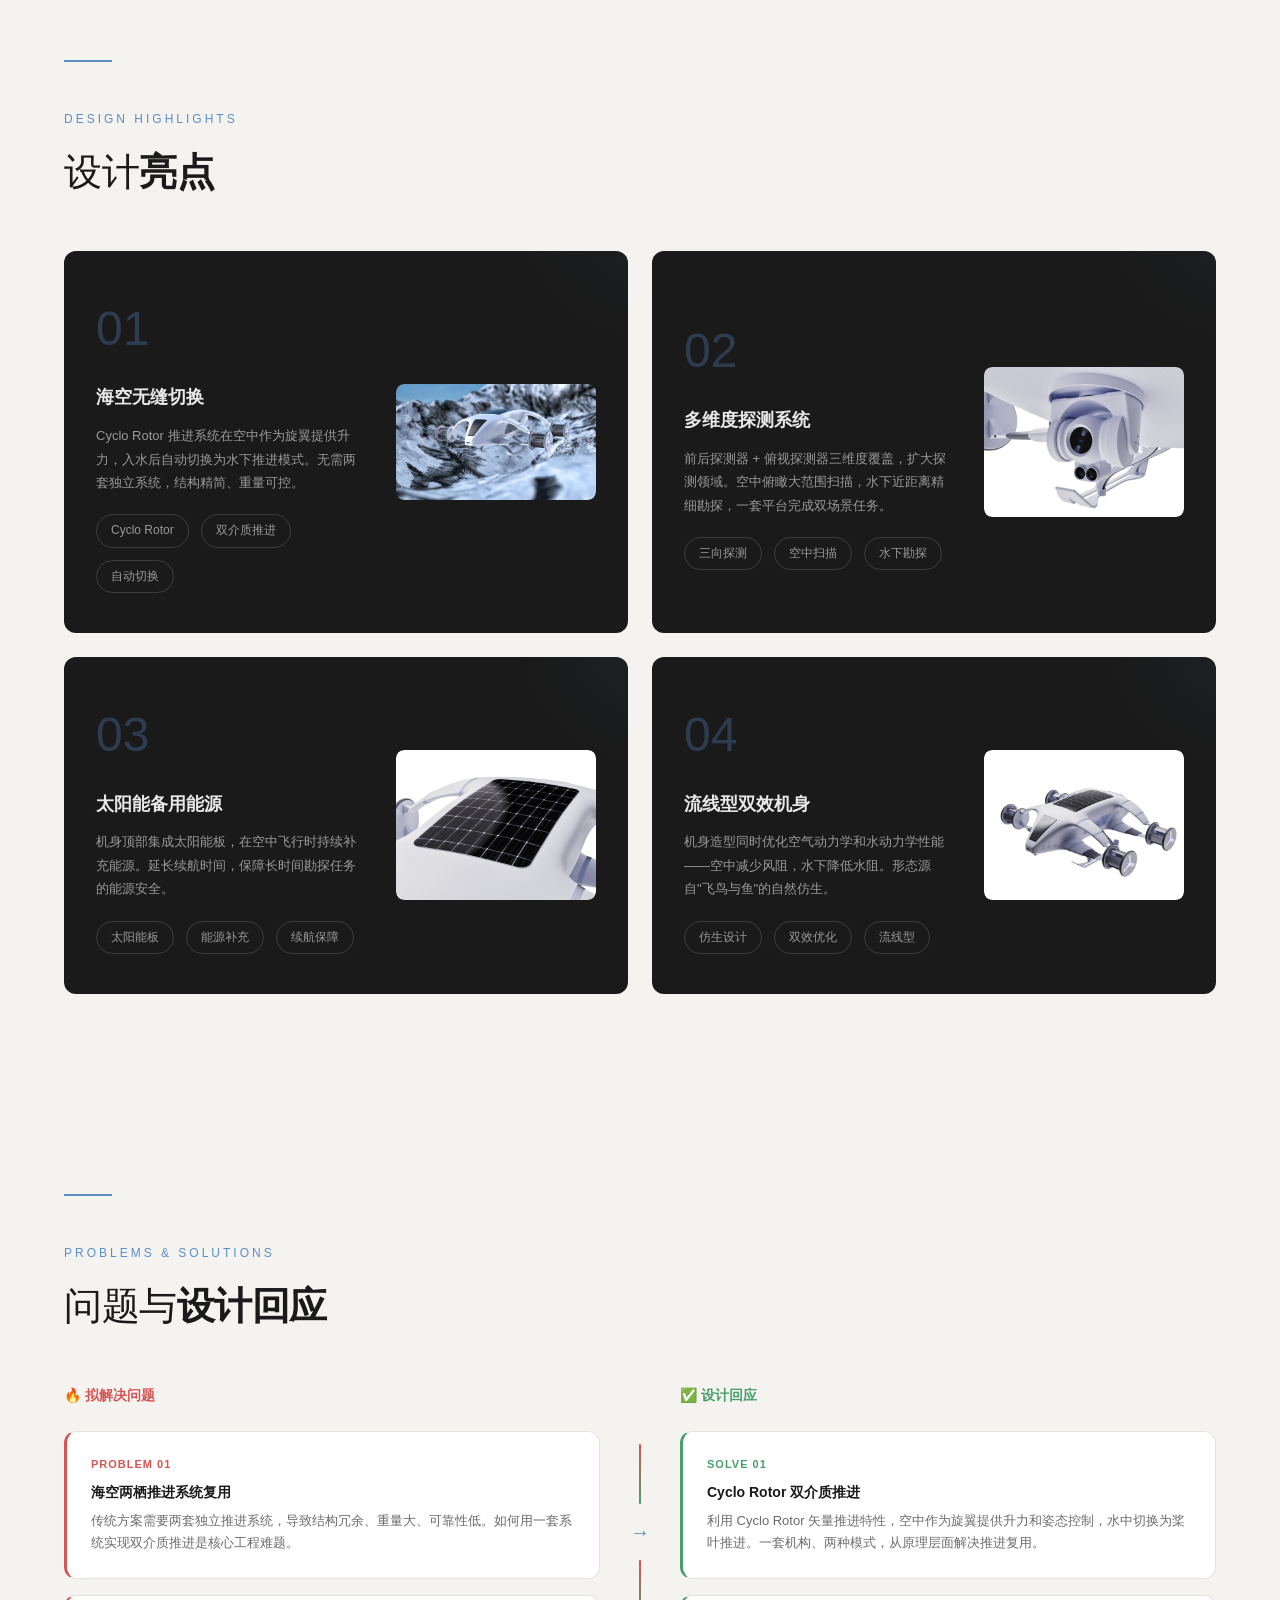
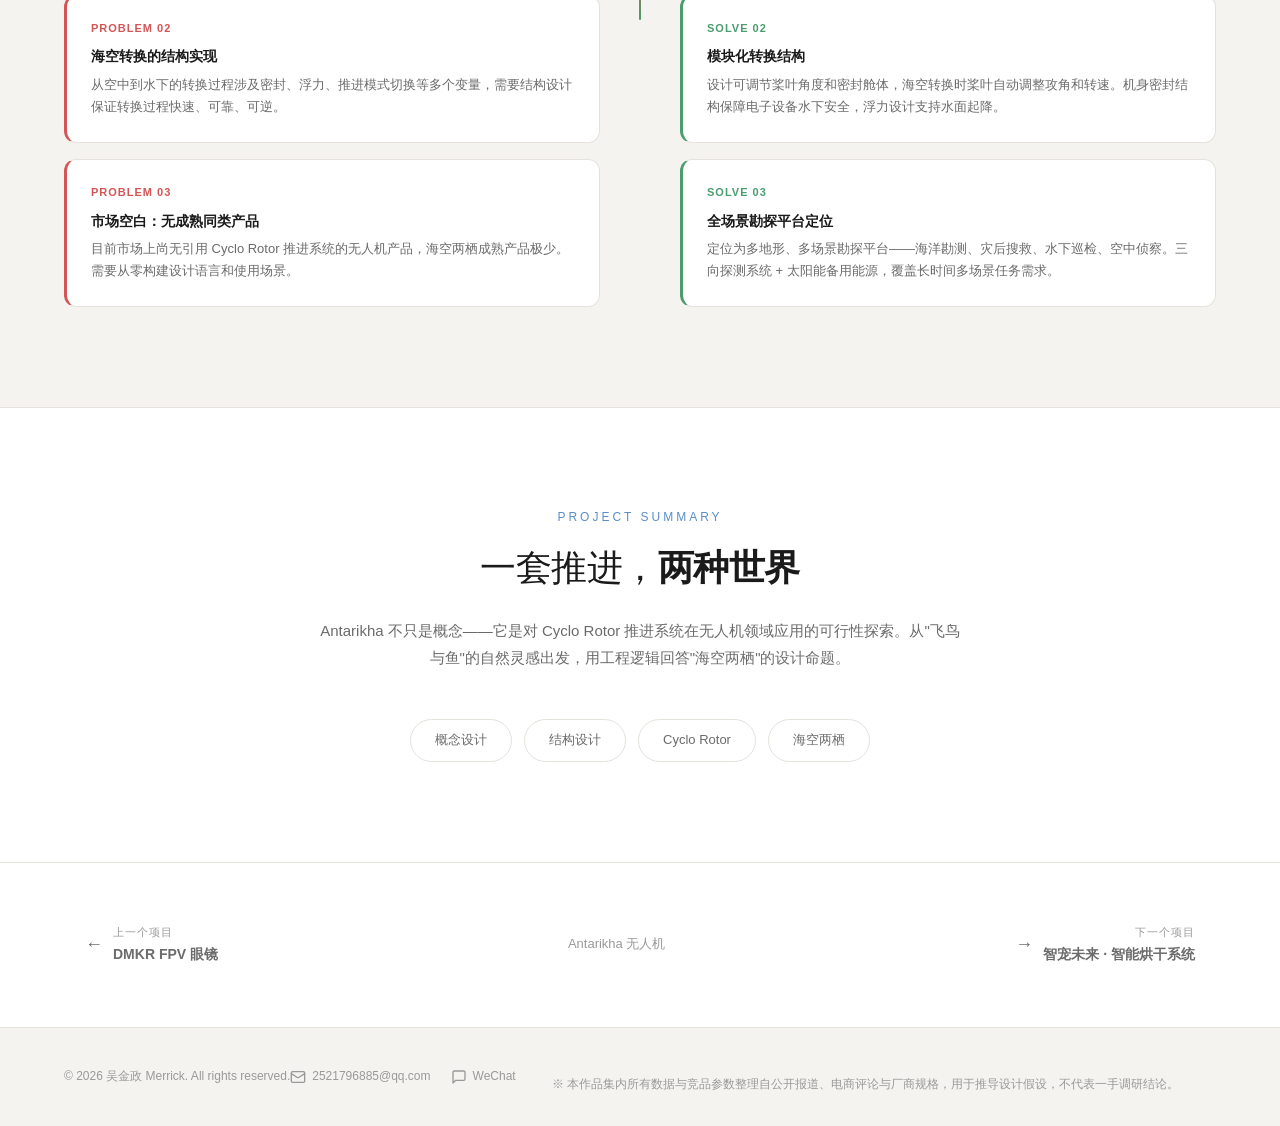
==== commit 4a1131f0: "按PPT v3新增桌面监听音箱项目页，重排作品为5项，校正项目meta与免责声明" ====
--- a/project-antarikha.html
+++ b/project-antarikha.html
@@ -127,7 +127,7 @@
                 <div class="project-meta-item"><label>Category</label><span data-editable="text" data-edit-id="antarikha-meta-category">无人机 · 海空两栖</span></div>
                 <div class="project-meta-item"><label>Role</label><span data-editable="text" data-edit-id="antarikha-meta-role">概念设计 / 结构设计</span></div>
                 <div class="project-meta-item"><label>Year</label><span data-editable="text" data-edit-id="antarikha-meta-year">2025</span></div>
-                <div class="project-meta-item"><label>Type</label><span data-editable="text" data-edit-id="antarikha-meta-type">概念设计</span></div>
+                <div class="project-meta-item"><label>Type</label><span data-editable="text" data-edit-id="antarikha-meta-type">毕业设计</span></div>
             </div>
         </div>
     </section>
@@ -136,7 +136,7 @@
     <section class="brief-section">
         <div class="brief-card reveal">
             <div class="brief-meta">
-                <div class="brief-meta-item"><span class="brief-meta-label">项目性质</span><span class="brief-meta-value" data-editable="text" data-edit-id="antarikha-brief-nature">课题研究项目 · 概念设计</span></div>
+                <div class="brief-meta-item"><span class="brief-meta-label">项目性质</span><span class="brief-meta-value" data-editable="text" data-edit-id="antarikha-brief-nature">毕业设计</span></div>
                 <div class="brief-meta-item"><span class="brief-meta-label">项目时间</span><span class="brief-meta-value" data-editable="text" data-edit-id="antarikha-brief-time">2025</span></div>
                 <div class="brief-meta-item"><span class="brief-meta-label">团队 / 协作</span><span class="brief-meta-value" data-editable="text" data-edit-id="antarikha-brief-team">个人课题</span></div>
                 <div class="brief-meta-item"><span class="brief-meta-label">我的交付</span><span class="brief-meta-value" data-editable="text" data-edit-id="antarikha-brief-delivery">概念设计 · 结构设计</span></div>
@@ -455,18 +455,18 @@
 
     <!-- Project Navigation -->
     <nav class="project-nav">
-        <a href="project-pet-dryer.html" class="project-nav-link prev">
+        <a href="project-dmkr-fpv.html" class="project-nav-link prev">
             <span class="project-nav-icon">←</span>
             <div>
                 <div class="project-nav-label">上一个项目</div>
-                <div class="project-nav-title">智宠烘干系统</div>
+                <div class="project-nav-title">DMKR FPV 眼镜</div>
             </div>
         </a>
         <div class="project-nav-center"><span>Antarikha 无人机</span></div>
-        <a href="project-dmkr-fpv.html" class="project-nav-link next">
+        <a href="project-pet-dryer.html" class="project-nav-link next">
             <div>
                 <div class="project-nav-label">下一个项目</div>
-                <div class="project-nav-title">DMKR FPV 眼镜</div>
+                <div class="project-nav-title">智宠未来 · 智能烘干系统</div>
             </div>
             <span class="project-nav-icon">→</span>
         </a>
@@ -488,6 +488,7 @@
                 <span>WeChat</span>
             </a>
         </div>
+        <p class="footer-disclaimer">※ 本作品集内所有数据与竞品参数整理自公开报道、电商评论与厂商规格，用于推导设计假设，不代表一手调研结论。</p>
     </footer>
 
     <button class="back-to-top" id="backToTop" aria-label="回到顶部">↑</button>
--- a/common.css
+++ b/common.css
@@ -488,6 +488,7 @@
 }
 .footer-icon:hover { color: var(--accent); }
 .footer-icon svg { width: 16px; height: 16px; }
+.footer-disclaimer { margin: 14px auto 0; max-width: 720px; font-size: 12px; line-height: 1.7; color: var(--text-dim); text-align: center; }
 
 /* ===== Gallery (Detail Pages) ===== */
 .gallery-section {
